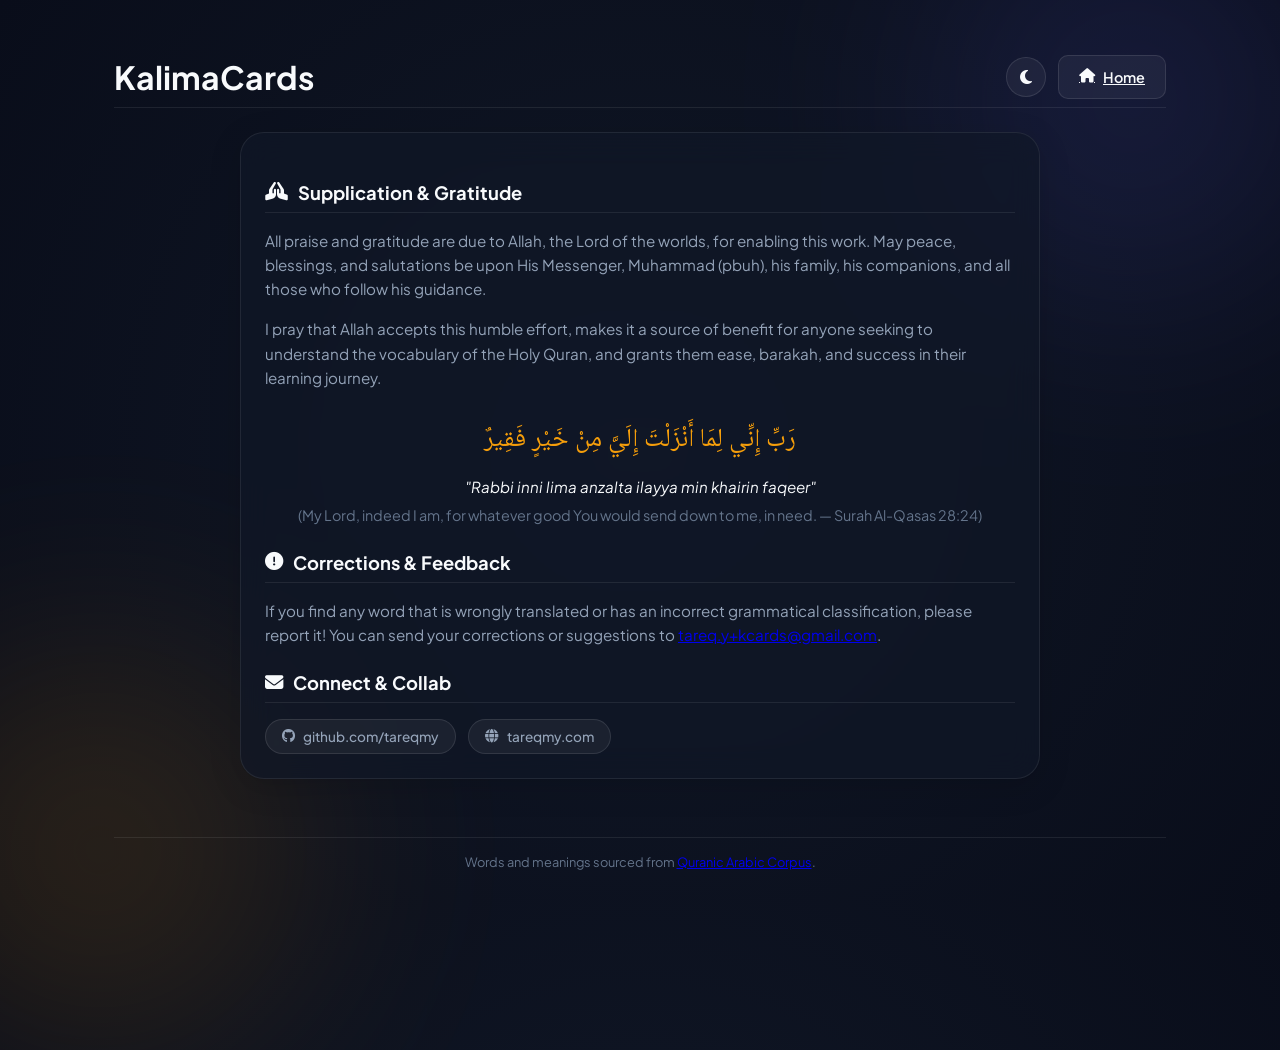
==== about.html @ 26677070 "remove copyright info. this is open source" ====
<!DOCTYPE html>
<html lang="en">
<head>
  <meta charset="UTF-8">
  <meta name="viewport" content="width=device-width, initial-scale=1.0">
  <title>About & Credentials - KalimaCards</title>
  <meta name="description" content="Learn about Tareq Mohammad Yousuf, the creator of KalimaCards, and his professional software architecture and engineering credentials.">
  <link rel="canonical" href="https://kalimacards.com/about.html">

  <!-- Open Graph / Facebook -->
  <meta property="og:type" content="profile">
  <meta property="og:url" content="https://kalimacards.com/about.html">
  <meta property="og:title" content="About & Credentials - KalimaCards">
  <meta property="og:description" content="Learn about Tareq Mohammad Yousuf, the creator of KalimaCards, and his professional software architecture and engineering credentials.">
  <meta property="og:image" content="https://kalimacards.com/icon.svg">

  <!-- Twitter -->
  <meta name="twitter:card" content="summary">
  <meta name="twitter:url" content="https://kalimacards.com/about.html">
  <meta name="twitter:title" content="About & Credentials - KalimaCards">
  <meta name="twitter:description" content="Learn about Tareq Mohammad Yousuf, the creator of KalimaCards, and his professional software architecture and engineering credentials.">
  <meta name="twitter:image" content="https://kalimacards.com/icon.svg">

  <!-- Favicon -->
  <link rel="icon" type="image/svg+xml" href="data:image/svg+xml,<svg xmlns=%22http://www.w3.org/2000/svg%22 viewBox=%220 0 100 100%22><text y=%22.9em%22 font-size=%2290%22>📖</text></svg>">
  
  <!-- PWA Manifest & Icons -->
  <link rel="manifest" href="manifest.json">
  <link rel="apple-touch-icon" href="icon.svg">
  <meta name="theme-color" content="#0d0e15">

  <!-- JSON-LD Structured Data Schema -->
  <script type="application/ld+json">
  {
    "@context": "https://schema.org",
    "@type": "ProfilePage",
    "mainEntity": {
      "@type": "Person",
      "name": "Tareq Mohammad Yousuf",
      "jobTitle": "Software Architect & Team Lead",
      "description": "Software Architect, Developer, and Team Lead with over 20 years of experience building high-scale, reliable enterprise systems.",
      "url": "https://tareqmy.com",
      "sameAs": [
        "https://github.com/tareqmy",
        "mailto:tareq.y@gmail.com"
      ]
    }
  }
  </script>
  
  <!-- Local Web Fonts -->
  <link rel="stylesheet" href="fonts/fonts.css">
  
  <!-- FontAwesome Icons -->
  <link rel="stylesheet" href="https://cdnjs.cloudflare.com/ajax/libs/font-awesome/6.4.0/css/all.min.css">
  
  <!-- Custom CSS -->
  <link rel="stylesheet" href="style.css">
  
  <script>
    // Synchronously load user theme preference to avoid color flashing
    (function() {
      let savedTheme = 'dark';
      try {
        savedTheme = localStorage.getItem('theme') || 'dark';
      } catch (e) {}
      document.documentElement.setAttribute('data-theme', savedTheme);
      if (savedTheme === 'light') {
        document.documentElement.classList.add('light-theme');
      }
    })();
  </script>
  <!-- Background Glow Effects -->
  <div class="glow-sphere glow-1"></div>
  <div class="glow-sphere glow-2"></div>

  <div class="app-container">
    <!-- Header -->
    <header>
      <div class="logo">
        <h1>KalimaCards</h1>
      </div>
      <div class="header-actions">
        <button id="theme-toggle" class="icon-btn" aria-label="Toggle theme" title="Toggle Light/Dark Theme">
          <i class="fa-solid fa-moon"></i>
        </button>
        <a href="index.html" class="btn btn-secondary">
          <i class="fa-solid fa-house"></i> Home
        </a>
      </div>
    </header>

    <!-- Main Content -->
    <main class="main-content single-column">
      <section class="about-card card-blur">
        <h3 class="section-title"><i class="fa-solid fa-hands-praying"></i> Supplication & Gratitude</h3>
        <div class="profile-bio">
          <p>
            All praise and gratitude are due to Allah, the Lord of the worlds, for enabling this work. May peace, blessings, and salutations be upon His Messenger, Muhammad (pbuh), his family, his companions, and all those who follow his guidance.
          </p>
          <p>
            I pray that Allah accepts this humble effort, makes it a source of benefit for anyone seeking to understand the vocabulary of the Holy Quran, and grants them ease, barakah, and success in their learning journey.
          </p>
          <p class="arabic-dua" style="font-family: var(--font-arabic); font-size: 1.6em; text-align: center; margin: 1.2em 0 0.5em 0; direction: rtl; color: var(--accent-gold);">
            رَبِّ إِنِّي لِمَا أَنْزَلْتَ إِلَيَّ مِنْ خَيْرٍ فَقِيرٌ
          </p>
          <p class="translit-dua" style="font-style: italic; text-align: center; color: var(--text-primary); font-size: 0.95em; margin-bottom: 0.3em;">
            "Rabbi inni lima anzalta ilayya min khairin faqeer"
          </p>
          <p class="translation-dua" style="font-size: 0.9em; text-align: center; margin-bottom: 1.5em; color: var(--text-muted);">
            (My Lord, indeed I am, for whatever good You would send down to me, in need. — Surah Al-Qasas 28:24)
          </p>
        </div>

        <h3 class="section-title"><i class="fa-solid fa-circle-exclamation"></i> Corrections & Feedback</h3>
        <div class="profile-bio">
          <p>
            If you find any word that is wrongly translated or has an incorrect grammatical classification, please report it! You can send your corrections or suggestions to <a href="mailto:tareq.y+kcards@gmail.com">tareq.y+kcards@gmail.com</a>.
          </p>
        </div>

        <h3 class="section-title"><i class="fa-solid fa-envelope"></i> Connect & Collab</h3>
        <div class="connect-links">
          <a href="https://github.com/tareqmy" target="_blank" class="connect-item">
            <i class="fa-brands fa-github"></i> github.com/tareqmy
          </a>
          <a href="https://tareqmy.com" target="_blank" class="connect-item">
            <i class="fa-solid fa-globe"></i> tareqmy.com
          </a>
        </div>
      </section>
    </main>

    <!-- Footer -->
    <footer>
      <p>Words and meanings sourced from <a href="https://corpus.quran.com" target="_blank" rel="noopener noreferrer">Quranic Arabic Corpus</a>.</p>
    </footer>
  </div>

  <!-- Device & Theme Scripts -->
  <script>
    // Device Detection
    function detectDevice() {
      const isTouch = ('ontouchstart' in window) || (navigator.maxTouchPoints > 0);
      const userAgent = navigator.userAgent.toLowerCase();
      const isMobile = /iphone|ipad|ipod|android|blackberry|mini|windows\sphone|iemobile/i.test(userAgent) || (isTouch && window.innerWidth <= 860);

      if (isMobile) {
        document.body.classList.add('mobile-device');
        document.body.classList.remove('desktop-device');
      } else {
        document.body.classList.add('desktop-device');
        document.body.classList.remove('mobile-device');
      }
    }

    // Theme Management
    const themeToggle = document.getElementById('theme-toggle');
    
    function updateToggleIcon(theme) {
      if (theme === 'light') {
        themeToggle.innerHTML = '<i class="fa-solid fa-sun"></i>';
      } else {
        themeToggle.innerHTML = '<i class="fa-solid fa-moon"></i>';
      }
    }
    
    // Set initial icon state
    let savedTheme = 'dark';
    try {
      savedTheme = localStorage.getItem('theme') || 'dark';
    } catch (e) {
      console.warn('localStorage not accessible:', e);
    }
    updateToggleIcon(savedTheme);
    
    themeToggle.addEventListener('click', () => {
      let currentTheme = 'dark';
      try {
        currentTheme = localStorage.getItem('theme') || 'dark';
      } catch (e) {}
      
      const newTheme = currentTheme === 'light' ? 'dark' : 'light';
      
      try {
        localStorage.setItem('theme', newTheme);
      } catch (e) {
        console.warn('localStorage not accessible:', e);
      }
      
      document.documentElement.setAttribute('data-theme', newTheme);
      
      if (newTheme === 'light') {
        document.documentElement.classList.add('light-theme');
        document.body.classList.add('light-theme');
      } else {
        document.documentElement.classList.remove('light-theme');
        document.body.classList.remove('light-theme');
      }
      
      updateToggleIcon(newTheme);
    });

    // Run on load
    detectDevice();
  </script>
</body>
</html>
---- fonts/fonts.css ----
/* Localized Web Fonts for KalimaCards */

/* font segment */
@font-face {
  font-family: 'Amiri';
  font-style: italic;
  font-weight: 400;
  src: url('amiri-italic-400-seg0.woff2') format('woff2');
  unicode-range: U+0600-06FF, U+0750-077F, U+0870-088E, U+0890-0891, U+0897-08E1, U+08E3-08FF, U+200C-200E, U+2010-2011, U+204F, U+2E41, U+FB50-FDFF, U+FE70-FE74, U+FE76-FEFC, U+102E0-102FB, U+10E60-10E7E, U+10EC2-10EC4, U+10EFC-10EFF, U+1EE00-1EE03, U+1EE05-1EE1F, U+1EE21-1EE22, U+1EE24, U+1EE27, U+1EE29-1EE32, U+1EE34-1EE37, U+1EE39, U+1EE3B, U+1EE42, U+1EE47, U+1EE49, U+1EE4B, U+1EE4D-1EE4F, U+1EE51-1EE52, U+1EE54, U+1EE57, U+1EE59, U+1EE5B, U+1EE5D, U+1EE5F, U+1EE61-1EE62, U+1EE64, U+1EE67-1EE6A, U+1EE6C-1EE72, U+1EE74-1EE77, U+1EE79-1EE7C, U+1EE7E, U+1EE80-1EE89, U+1EE8B-1EE9B, U+1EEA1-1EEA3, U+1EEA5-1EEA9, U+1EEAB-1EEBB, U+1EEF0-1EEF1;
}

/* subset segment 1 */
@font-face {
  font-family: 'Amiri';
  font-style: italic;
  font-weight: 400;
  src: url('amiri-italic-400-seg1.woff2') format('woff2');
  unicode-range: U+0100-02BA, U+02BD-02C5, U+02C7-02CC, U+02CE-02D7, U+02DD-02FF, U+0304, U+0308, U+0329, U+1D00-1DBF, U+1E00-1E9F, U+1EF2-1EFF, U+2020, U+20A0-20AB, U+20AD-20C0, U+2113, U+2C60-2C7F, U+A720-A7FF;
}

/* subset segment 2 */
@font-face {
  font-family: 'Amiri';
  font-style: italic;
  font-weight: 400;
  src: url('amiri-italic-400-seg2.woff2') format('woff2');
  unicode-range: U+0000-00FF, U+0131, U+0152-0153, U+02BB-02BC, U+02C6, U+02DA, U+02DC, U+0304, U+0308, U+0329, U+2000-206F, U+20AC, U+2122, U+2191, U+2193, U+2212, U+2215, U+FEFF, U+FFFD;
}

/* subset segment 3 */
@font-face {
  font-family: 'Amiri';
  font-style: italic;
  font-weight: 700;
  src: url('amiri-italic-700-seg3.woff2') format('woff2');
  unicode-range: U+0600-06FF, U+0750-077F, U+0870-088E, U+0890-0891, U+0897-08E1, U+08E3-08FF, U+200C-200E, U+2010-2011, U+204F, U+2E41, U+FB50-FDFF, U+FE70-FE74, U+FE76-FEFC, U+102E0-102FB, U+10E60-10E7E, U+10EC2-10EC4, U+10EFC-10EFF, U+1EE00-1EE03, U+1EE05-1EE1F, U+1EE21-1EE22, U+1EE24, U+1EE27, U+1EE29-1EE32, U+1EE34-1EE37, U+1EE39, U+1EE3B, U+1EE42, U+1EE47, U+1EE49, U+1EE4B, U+1EE4D-1EE4F, U+1EE51-1EE52, U+1EE54, U+1EE57, U+1EE59, U+1EE5B, U+1EE5D, U+1EE5F, U+1EE61-1EE62, U+1EE64, U+1EE67-1EE6A, U+1EE6C-1EE72, U+1EE74-1EE77, U+1EE79-1EE7C, U+1EE7E, U+1EE80-1EE89, U+1EE8B-1EE9B, U+1EEA1-1EEA3, U+1EEA5-1EEA9, U+1EEAB-1EEBB, U+1EEF0-1EEF1;
}

/* subset segment 4 */
@font-face {
  font-family: 'Amiri';
  font-style: italic;
  font-weight: 700;
  src: url('amiri-italic-700-seg4.woff2') format('woff2');
  unicode-range: U+0100-02BA, U+02BD-02C5, U+02C7-02CC, U+02CE-02D7, U+02DD-02FF, U+0304, U+0308, U+0329, U+1D00-1DBF, U+1E00-1E9F, U+1EF2-1EFF, U+2020, U+20A0-20AB, U+20AD-20C0, U+2113, U+2C60-2C7F, U+A720-A7FF;
}

/* subset segment 5 */
@font-face {
  font-family: 'Amiri';
  font-style: italic;
  font-weight: 700;
  src: url('amiri-italic-700-seg5.woff2') format('woff2');
  unicode-range: U+0000-00FF, U+0131, U+0152-0153, U+02BB-02BC, U+02C6, U+02DA, U+02DC, U+0304, U+0308, U+0329, U+2000-206F, U+20AC, U+2122, U+2191, U+2193, U+2212, U+2215, U+FEFF, U+FFFD;
}

/* subset segment 6 */
@font-face {
  font-family: 'Amiri';
  font-style: normal;
  font-weight: 400;
  src: url('amiri-normal-400-seg6.woff2') format('woff2');
  unicode-range: U+0600-06FF, U+0750-077F, U+0870-088E, U+0890-0891, U+0897-08E1, U+08E3-08FF, U+200C-200E, U+2010-2011, U+204F, U+2E41, U+FB50-FDFF, U+FE70-FE74, U+FE76-FEFC, U+102E0-102FB, U+10E60-10E7E, U+10EC2-10EC4, U+10EFC-10EFF, U+1EE00-1EE03, U+1EE05-1EE1F, U+1EE21-1EE22, U+1EE24, U+1EE27, U+1EE29-1EE32, U+1EE34-1EE37, U+1EE39, U+1EE3B, U+1EE42, U+1EE47, U+1EE49, U+1EE4B, U+1EE4D-1EE4F, U+1EE51-1EE52, U+1EE54, U+1EE57, U+1EE59, U+1EE5B, U+1EE5D, U+1EE5F, U+1EE61-1EE62, U+1EE64, U+1EE67-1EE6A, U+1EE6C-1EE72, U+1EE74-1EE77, U+1EE79-1EE7C, U+1EE7E, U+1EE80-1EE89, U+1EE8B-1EE9B, U+1EEA1-1EEA3, U+1EEA5-1EEA9, U+1EEAB-1EEBB, U+1EEF0-1EEF1;
}

/* subset segment 7 */
@font-face {
  font-family: 'Amiri';
  font-style: normal;
  font-weight: 400;
  src: url('amiri-normal-400-seg7.woff2') format('woff2');
  unicode-range: U+0100-02BA, U+02BD-02C5, U+02C7-02CC, U+02CE-02D7, U+02DD-02FF, U+0304, U+0308, U+0329, U+1D00-1DBF, U+1E00-1E9F, U+1EF2-1EFF, U+2020, U+20A0-20AB, U+20AD-20C0, U+2113, U+2C60-2C7F, U+A720-A7FF;
}

/* subset segment 8 */
@font-face {
  font-family: 'Amiri';
  font-style: normal;
  font-weight: 400;
  src: url('amiri-normal-400-seg8.woff2') format('woff2');
  unicode-range: U+0000-00FF, U+0131, U+0152-0153, U+02BB-02BC, U+02C6, U+02DA, U+02DC, U+0304, U+0308, U+0329, U+2000-206F, U+20AC, U+2122, U+2191, U+2193, U+2212, U+2215, U+FEFF, U+FFFD;
}

/* subset segment 9 */
@font-face {
  font-family: 'Amiri';
  font-style: normal;
  font-weight: 700;
  src: url('amiri-normal-700-seg9.woff2') format('woff2');
  unicode-range: U+0600-06FF, U+0750-077F, U+0870-088E, U+0890-0891, U+0897-08E1, U+08E3-08FF, U+200C-200E, U+2010-2011, U+204F, U+2E41, U+FB50-FDFF, U+FE70-FE74, U+FE76-FEFC, U+102E0-102FB, U+10E60-10E7E, U+10EC2-10EC4, U+10EFC-10EFF, U+1EE00-1EE03, U+1EE05-1EE1F, U+1EE21-1EE22, U+1EE24, U+1EE27, U+1EE29-1EE32, U+1EE34-1EE37, U+1EE39, U+1EE3B, U+1EE42, U+1EE47, U+1EE49, U+1EE4B, U+1EE4D-1EE4F, U+1EE51-1EE52, U+1EE54, U+1EE57, U+1EE59, U+1EE5B, U+1EE5D, U+1EE5F, U+1EE61-1EE62, U+1EE64, U+1EE67-1EE6A, U+1EE6C-1EE72, U+1EE74-1EE77, U+1EE79-1EE7C, U+1EE7E, U+1EE80-1EE89, U+1EE8B-1EE9B, U+1EEA1-1EEA3, U+1EEA5-1EEA9, U+1EEAB-1EEBB, U+1EEF0-1EEF1;
}

/* subset segment 10 */
@font-face {
  font-family: 'Amiri';
  font-style: normal;
  font-weight: 700;
  src: url('amiri-normal-700-seg10.woff2') format('woff2');
  unicode-range: U+0100-02BA, U+02BD-02C5, U+02C7-02CC, U+02CE-02D7, U+02DD-02FF, U+0304, U+0308, U+0329, U+1D00-1DBF, U+1E00-1E9F, U+1EF2-1EFF, U+2020, U+20A0-20AB, U+20AD-20C0, U+2113, U+2C60-2C7F, U+A720-A7FF;
}

/* subset segment 11 */
@font-face {
  font-family: 'Amiri';
  font-style: normal;
  font-weight: 700;
  src: url('amiri-normal-700-seg11.woff2') format('woff2');
  unicode-range: U+0000-00FF, U+0131, U+0152-0153, U+02BB-02BC, U+02C6, U+02DA, U+02DC, U+0304, U+0308, U+0329, U+2000-206F, U+20AC, U+2122, U+2191, U+2193, U+2212, U+2215, U+FEFF, U+FFFD;
}

/* subset segment 12 */
@font-face {
  font-family: 'Noto Naskh Arabic';
  font-style: normal;
  font-weight: 400;
  src: url('noto-naskh-arabic-normal-400-seg12.woff2') format('woff2');
  unicode-range: U+0600-06FF, U+0750-077F, U+0870-088E, U+0890-0891, U+0897-08E1, U+08E3-08FF, U+200C-200E, U+2010-2011, U+204F, U+2E41, U+FB50-FDFF, U+FE70-FE74, U+FE76-FEFC, U+102E0-102FB, U+10E60-10E7E, U+10EC2-10EC4, U+10EFC-10EFF, U+1EE00-1EE03, U+1EE05-1EE1F, U+1EE21-1EE22, U+1EE24, U+1EE27, U+1EE29-1EE32, U+1EE34-1EE37, U+1EE39, U+1EE3B, U+1EE42, U+1EE47, U+1EE49, U+1EE4B, U+1EE4D-1EE4F, U+1EE51-1EE52, U+1EE54, U+1EE57, U+1EE59, U+1EE5B, U+1EE5D, U+1EE5F, U+1EE61-1EE62, U+1EE64, U+1EE67-1EE6A, U+1EE6C-1EE72, U+1EE74-1EE77, U+1EE79-1EE7C, U+1EE7E, U+1EE80-1EE89, U+1EE8B-1EE9B, U+1EEA1-1EEA3, U+1EEA5-1EEA9, U+1EEAB-1EEBB, U+1EEF0-1EEF1;
}

/* subset segment 13 */
@font-face {
  font-family: 'Noto Naskh Arabic';
  font-style: normal;
  font-weight: 400;
  src: url('noto-naskh-arabic-normal-400-seg13.woff2') format('woff2');
  unicode-range: U+0302-0303, U+0305, U+0307-0308, U+0310, U+0312, U+0315, U+031A, U+0326-0327, U+032C, U+032F-0330, U+0332-0333, U+0338, U+033A, U+0346, U+034D, U+0391-03A1, U+03A3-03A9, U+03B1-03C9, U+03D1, U+03D5-03D6, U+03F0-03F1, U+03F4-03F5, U+2016-2017, U+2034-2038, U+203C, U+2040, U+2043, U+2047, U+2050, U+2057, U+205F, U+2070-2071, U+2074-208E, U+2090-209C, U+20D0-20DC, U+20E1, U+20E5-20EF, U+2100-2112, U+2114-2115, U+2117-2121, U+2123-214F, U+2190, U+2192, U+2194-21AE, U+21B0-21E5, U+21F1-21F2, U+21F4-2211, U+2213-2214, U+2216-22FF, U+2308-230B, U+2310, U+2319, U+231C-2321, U+2336-237A, U+237C, U+2395, U+239B-23B7, U+23D0, U+23DC-23E1, U+2474-2475, U+25AF, U+25B3, U+25B7, U+25BD, U+25C1, U+25CA, U+25CC, U+25FB, U+266D-266F, U+27C0-27FF, U+2900-2AFF, U+2B0E-2B11, U+2B30-2B4C, U+2BFE, U+3030, U+FF5B, U+FF5D, U+1D400-1D7FF, U+1EE00-1EEFF;
}

/* subset segment 14 */
@font-face {
  font-family: 'Noto Naskh Arabic';
  font-style: normal;
  font-weight: 400;
  src: url('noto-naskh-arabic-normal-400-seg14.woff2') format('woff2');
  unicode-range: U+0001-000C, U+000E-001F, U+007F-009F, U+20DD-20E0, U+20E2-20E4, U+2150-218F, U+2190, U+2192, U+2194-2199, U+21AF, U+21E6-21F0, U+21F3, U+2218-2219, U+2299, U+22C4-22C6, U+2300-243F, U+2440-244A, U+2460-24FF, U+25A0-27BF, U+2800-28FF, U+2921-2922, U+2981, U+29BF, U+29EB, U+2B00-2BFF, U+4DC0-4DFF, U+FFF9-FFFB, U+10140-1018E, U+10190-1019C, U+101A0, U+101D0-101FD, U+102E0-102FB, U+10E60-10E7E, U+1D2C0-1D2D3, U+1D2E0-1D37F, U+1F000-1F0FF, U+1F100-1F1AD, U+1F1E6-1F1FF, U+1F30D-1F30F, U+1F315, U+1F31C, U+1F31E, U+1F320-1F32C, U+1F336, U+1F378, U+1F37D, U+1F382, U+1F393-1F39F, U+1F3A7-1F3A8, U+1F3AC-1F3AF, U+1F3C2, U+1F3C4-1F3C6, U+1F3CA-1F3CE, U+1F3D4-1F3E0, U+1F3ED, U+1F3F1-1F3F3, U+1F3F5-1F3F7, U+1F408, U+1F415, U+1F41F, U+1F426, U+1F43F, U+1F441-1F442, U+1F444, U+1F446-1F449, U+1F44C-1F44E, U+1F453, U+1F46A, U+1F47D, U+1F4A3, U+1F4B0, U+1F4B3, U+1F4B9, U+1F4BB, U+1F4BF, U+1F4C8-1F4CB, U+1F4D6, U+1F4DA, U+1F4DF, U+1F4E3-1F4E6, U+1F4EA-1F4ED, U+1F4F7, U+1F4F9-1F4FB, U+1F4FD-1F4FE, U+1F503, U+1F507-1F50B, U+1F50D, U+1F512-1F513, U+1F53E-1F54A, U+1F54F-1F5FA, U+1F610, U+1F650-1F67F, U+1F687, U+1F68D, U+1F691, U+1F694, U+1F698, U+1F6AD, U+1F6B2, U+1F6B9-1F6BA, U+1F6BC, U+1F6C6-1F6CF, U+1F6D3-1F6D7, U+1F6E0-1F6EA, U+1F6F0-1F6F3, U+1F6F7-1F6FC, U+1F700-1F7FF, U+1F800-1F80B, U+1F810-1F847, U+1F850-1F859, U+1F860-1F887, U+1F890-1F8AD, U+1F8B0-1F8BB, U+1F8C0-1F8C1, U+1F900-1F90B, U+1F93B, U+1F946, U+1F984, U+1F996, U+1F9E9, U+1FA00-1FA6F, U+1FA70-1FA7C, U+1FA80-1FA89, U+1FA8F-1FAC6, U+1FACE-1FADC, U+1FADF-1FAE9, U+1FAF0-1FAF8, U+1FB00-1FBFF;
}

/* subset segment 15 */
@font-face {
  font-family: 'Noto Naskh Arabic';
  font-style: normal;
  font-weight: 400;
  src: url('noto-naskh-arabic-normal-400-seg15.woff2') format('woff2');
  unicode-range: U+0100-02BA, U+02BD-02C5, U+02C7-02CC, U+02CE-02D7, U+02DD-02FF, U+0304, U+0308, U+0329, U+1D00-1DBF, U+1E00-1E9F, U+1EF2-1EFF, U+2020, U+20A0-20AB, U+20AD-20C0, U+2113, U+2C60-2C7F, U+A720-A7FF;
}

/* subset segment 16 */
@font-face {
  font-family: 'Noto Naskh Arabic';
  font-style: normal;
  font-weight: 400;
  src: url('noto-naskh-arabic-normal-400-seg16.woff2') format('woff2');
  unicode-range: U+0000-00FF, U+0131, U+0152-0153, U+02BB-02BC, U+02C6, U+02DA, U+02DC, U+0304, U+0308, U+0329, U+2000-206F, U+20AC, U+2122, U+2191, U+2193, U+2212, U+2215, U+FEFF, U+FFFD;
}

/* subset segment 17 */
@font-face {
  font-family: 'Noto Naskh Arabic';
  font-style: normal;
  font-weight: 700;
  src: url('noto-naskh-arabic-normal-700-seg17.woff2') format('woff2');
  unicode-range: U+0600-06FF, U+0750-077F, U+0870-088E, U+0890-0891, U+0897-08E1, U+08E3-08FF, U+200C-200E, U+2010-2011, U+204F, U+2E41, U+FB50-FDFF, U+FE70-FE74, U+FE76-FEFC, U+102E0-102FB, U+10E60-10E7E, U+10EC2-10EC4, U+10EFC-10EFF, U+1EE00-1EE03, U+1EE05-1EE1F, U+1EE21-1EE22, U+1EE24, U+1EE27, U+1EE29-1EE32, U+1EE34-1EE37, U+1EE39, U+1EE3B, U+1EE42, U+1EE47, U+1EE49, U+1EE4B, U+1EE4D-1EE4F, U+1EE51-1EE52, U+1EE54, U+1EE57, U+1EE59, U+1EE5B, U+1EE5D, U+1EE5F, U+1EE61-1EE62, U+1EE64, U+1EE67-1EE6A, U+1EE6C-1EE72, U+1EE74-1EE77, U+1EE79-1EE7C, U+1EE7E, U+1EE80-1EE89, U+1EE8B-1EE9B, U+1EEA1-1EEA3, U+1EEA5-1EEA9, U+1EEAB-1EEBB, U+1EEF0-1EEF1;
}

/* subset segment 18 */
@font-face {
  font-family: 'Noto Naskh Arabic';
  font-style: normal;
  font-weight: 700;
  src: url('noto-naskh-arabic-normal-700-seg18.woff2') format('woff2');
  unicode-range: U+0302-0303, U+0305, U+0307-0308, U+0310, U+0312, U+0315, U+031A, U+0326-0327, U+032C, U+032F-0330, U+0332-0333, U+0338, U+033A, U+0346, U+034D, U+0391-03A1, U+03A3-03A9, U+03B1-03C9, U+03D1, U+03D5-03D6, U+03F0-03F1, U+03F4-03F5, U+2016-2017, U+2034-2038, U+203C, U+2040, U+2043, U+2047, U+2050, U+2057, U+205F, U+2070-2071, U+2074-208E, U+2090-209C, U+20D0-20DC, U+20E1, U+20E5-20EF, U+2100-2112, U+2114-2115, U+2117-2121, U+2123-214F, U+2190, U+2192, U+2194-21AE, U+21B0-21E5, U+21F1-21F2, U+21F4-2211, U+2213-2214, U+2216-22FF, U+2308-230B, U+2310, U+2319, U+231C-2321, U+2336-237A, U+237C, U+2395, U+239B-23B7, U+23D0, U+23DC-23E1, U+2474-2475, U+25AF, U+25B3, U+25B7, U+25BD, U+25C1, U+25CA, U+25CC, U+25FB, U+266D-266F, U+27C0-27FF, U+2900-2AFF, U+2B0E-2B11, U+2B30-2B4C, U+2BFE, U+3030, U+FF5B, U+FF5D, U+1D400-1D7FF, U+1EE00-1EEFF;
}

/* subset segment 19 */
@font-face {
  font-family: 'Noto Naskh Arabic';
  font-style: normal;
  font-weight: 700;
  src: url('noto-naskh-arabic-normal-700-seg19.woff2') format('woff2');
  unicode-range: U+0001-000C, U+000E-001F, U+007F-009F, U+20DD-20E0, U+20E2-20E4, U+2150-218F, U+2190, U+2192, U+2194-2199, U+21AF, U+21E6-21F0, U+21F3, U+2218-2219, U+2299, U+22C4-22C6, U+2300-243F, U+2440-244A, U+2460-24FF, U+25A0-27BF, U+2800-28FF, U+2921-2922, U+2981, U+29BF, U+29EB, U+2B00-2BFF, U+4DC0-4DFF, U+FFF9-FFFB, U+10140-1018E, U+10190-1019C, U+101A0, U+101D0-101FD, U+102E0-102FB, U+10E60-10E7E, U+1D2C0-1D2D3, U+1D2E0-1D37F, U+1F000-1F0FF, U+1F100-1F1AD, U+1F1E6-1F1FF, U+1F30D-1F30F, U+1F315, U+1F31C, U+1F31E, U+1F320-1F32C, U+1F336, U+1F378, U+1F37D, U+1F382, U+1F393-1F39F, U+1F3A7-1F3A8, U+1F3AC-1F3AF, U+1F3C2, U+1F3C4-1F3C6, U+1F3CA-1F3CE, U+1F3D4-1F3E0, U+1F3ED, U+1F3F1-1F3F3, U+1F3F5-1F3F7, U+1F408, U+1F415, U+1F41F, U+1F426, U+1F43F, U+1F441-1F442, U+1F444, U+1F446-1F449, U+1F44C-1F44E, U+1F453, U+1F46A, U+1F47D, U+1F4A3, U+1F4B0, U+1F4B3, U+1F4B9, U+1F4BB, U+1F4BF, U+1F4C8-1F4CB, U+1F4D6, U+1F4DA, U+1F4DF, U+1F4E3-1F4E6, U+1F4EA-1F4ED, U+1F4F7, U+1F4F9-1F4FB, U+1F4FD-1F4FE, U+1F503, U+1F507-1F50B, U+1F50D, U+1F512-1F513, U+1F53E-1F54A, U+1F54F-1F5FA, U+1F610, U+1F650-1F67F, U+1F687, U+1F68D, U+1F691, U+1F694, U+1F698, U+1F6AD, U+1F6B2, U+1F6B9-1F6BA, U+1F6BC, U+1F6C6-1F6CF, U+1F6D3-1F6D7, U+1F6E0-1F6EA, U+1F6F0-1F6F3, U+1F6F7-1F6FC, U+1F700-1F7FF, U+1F800-1F80B, U+1F810-1F847, U+1F850-1F859, U+1F860-1F887, U+1F890-1F8AD, U+1F8B0-1F8BB, U+1F8C0-1F8C1, U+1F900-1F90B, U+1F93B, U+1F946, U+1F984, U+1F996, U+1F9E9, U+1FA00-1FA6F, U+1FA70-1FA7C, U+1FA80-1FA89, U+1FA8F-1FAC6, U+1FACE-1FADC, U+1FADF-1FAE9, U+1FAF0-1FAF8, U+1FB00-1FBFF;
}

/* subset segment 20 */
@font-face {
  font-family: 'Noto Naskh Arabic';
  font-style: normal;
  font-weight: 700;
  src: url('noto-naskh-arabic-normal-700-seg20.woff2') format('woff2');
  unicode-range: U+0100-02BA, U+02BD-02C5, U+02C7-02CC, U+02CE-02D7, U+02DD-02FF, U+0304, U+0308, U+0329, U+1D00-1DBF, U+1E00-1E9F, U+1EF2-1EFF, U+2020, U+20A0-20AB, U+20AD-20C0, U+2113, U+2C60-2C7F, U+A720-A7FF;
}

/* subset segment 21 */
@font-face {
  font-family: 'Noto Naskh Arabic';
  font-style: normal;
  font-weight: 700;
  src: url('noto-naskh-arabic-normal-700-seg21.woff2') format('woff2');
  unicode-range: U+0000-00FF, U+0131, U+0152-0153, U+02BB-02BC, U+02C6, U+02DA, U+02DC, U+0304, U+0308, U+0329, U+2000-206F, U+20AC, U+2122, U+2191, U+2193, U+2212, U+2215, U+FEFF, U+FFFD;
}

/* subset segment 22 */
@font-face {
  font-family: 'Outfit';
  font-style: normal;
  font-weight: 300;
  src: url('outfit-normal-300-seg22.woff2') format('woff2');
  unicode-range: U+0100-02BA, U+02BD-02C5, U+02C7-02CC, U+02CE-02D7, U+02DD-02FF, U+0304, U+0308, U+0329, U+1D00-1DBF, U+1E00-1E9F, U+1EF2-1EFF, U+2020, U+20A0-20AB, U+20AD-20C0, U+2113, U+2C60-2C7F, U+A720-A7FF;
}

/* subset segment 23 */
@font-face {
  font-family: 'Outfit';
  font-style: normal;
  font-weight: 300;
  src: url('outfit-normal-300-seg23.woff2') format('woff2');
  unicode-range: U+0000-00FF, U+0131, U+0152-0153, U+02BB-02BC, U+02C6, U+02DA, U+02DC, U+0304, U+0308, U+0329, U+2000-206F, U+20AC, U+2122, U+2191, U+2193, U+2212, U+2215, U+FEFF, U+FFFD;
}

/* subset segment 24 */
@font-face {
  font-family: 'Outfit';
  font-style: normal;
  font-weight: 400;
  src: url('outfit-normal-400-seg24.woff2') format('woff2');
  unicode-range: U+0100-02BA, U+02BD-02C5, U+02C7-02CC, U+02CE-02D7, U+02DD-02FF, U+0304, U+0308, U+0329, U+1D00-1DBF, U+1E00-1E9F, U+1EF2-1EFF, U+2020, U+20A0-20AB, U+20AD-20C0, U+2113, U+2C60-2C7F, U+A720-A7FF;
}

/* subset segment 25 */
@font-face {
  font-family: 'Outfit';
  font-style: normal;
  font-weight: 400;
  src: url('outfit-normal-400-seg25.woff2') format('woff2');
  unicode-range: U+0000-00FF, U+0131, U+0152-0153, U+02BB-02BC, U+02C6, U+02DA, U+02DC, U+0304, U+0308, U+0329, U+2000-206F, U+20AC, U+2122, U+2191, U+2193, U+2212, U+2215, U+FEFF, U+FFFD;
}

/* subset segment 26 */
@font-face {
  font-family: 'Outfit';
  font-style: normal;
  font-weight: 500;
  src: url('outfit-normal-500-seg26.woff2') format('woff2');
  unicode-range: U+0100-02BA, U+02BD-02C5, U+02C7-02CC, U+02CE-02D7, U+02DD-02FF, U+0304, U+0308, U+0329, U+1D00-1DBF, U+1E00-1E9F, U+1EF2-1EFF, U+2020, U+20A0-20AB, U+20AD-20C0, U+2113, U+2C60-2C7F, U+A720-A7FF;
}

/* subset segment 27 */
@font-face {
  font-family: 'Outfit';
  font-style: normal;
  font-weight: 500;
  src: url('outfit-normal-500-seg27.woff2') format('woff2');
  unicode-range: U+0000-00FF, U+0131, U+0152-0153, U+02BB-02BC, U+02C6, U+02DA, U+02DC, U+0304, U+0308, U+0329, U+2000-206F, U+20AC, U+2122, U+2191, U+2193, U+2212, U+2215, U+FEFF, U+FFFD;
}

/* subset segment 28 */
@font-face {
  font-family: 'Outfit';
  font-style: normal;
  font-weight: 600;
  src: url('outfit-normal-600-seg28.woff2') format('woff2');
  unicode-range: U+0100-02BA, U+02BD-02C5, U+02C7-02CC, U+02CE-02D7, U+02DD-02FF, U+0304, U+0308, U+0329, U+1D00-1DBF, U+1E00-1E9F, U+1EF2-1EFF, U+2020, U+20A0-20AB, U+20AD-20C0, U+2113, U+2C60-2C7F, U+A720-A7FF;
}

/* subset segment 29 */
@font-face {
  font-family: 'Outfit';
  font-style: normal;
  font-weight: 600;
  src: url('outfit-normal-600-seg29.woff2') format('woff2');
  unicode-range: U+0000-00FF, U+0131, U+0152-0153, U+02BB-02BC, U+02C6, U+02DA, U+02DC, U+0304, U+0308, U+0329, U+2000-206F, U+20AC, U+2122, U+2191, U+2193, U+2212, U+2215, U+FEFF, U+FFFD;
}

/* subset segment 30 */
@font-face {
  font-family: 'Outfit';
  font-style: normal;
  font-weight: 700;
  src: url('outfit-normal-700-seg30.woff2') format('woff2');
  unicode-range: U+0100-02BA, U+02BD-02C5, U+02C7-02CC, U+02CE-02D7, U+02DD-02FF, U+0304, U+0308, U+0329, U+1D00-1DBF, U+1E00-1E9F, U+1EF2-1EFF, U+2020, U+20A0-20AB, U+20AD-20C0, U+2113, U+2C60-2C7F, U+A720-A7FF;
}

/* subset segment 31 */
@font-face {
  font-family: 'Outfit';
  font-style: normal;
  font-weight: 700;
  src: url('outfit-normal-700-seg31.woff2') format('woff2');
  unicode-range: U+0000-00FF, U+0131, U+0152-0153, U+02BB-02BC, U+02C6, U+02DA, U+02DC, U+0304, U+0308, U+0329, U+2000-206F, U+20AC, U+2122, U+2191, U+2193, U+2212, U+2215, U+FEFF, U+FFFD;
}

/* subset segment 32 */
@font-face {
  font-family: 'Scheherazade New';
  font-style: normal;
  font-weight: 400;
  src: url('scheherazade-new-normal-400-seg32.woff2') format('woff2');
  unicode-range: U+0600-06FF, U+0750-077F, U+0870-088E, U+0890-0891, U+0897-08E1, U+08E3-08FF, U+200C-200E, U+2010-2011, U+204F, U+2E41, U+FB50-FDFF, U+FE70-FE74, U+FE76-FEFC, U+102E0-102FB, U+10E60-10E7E, U+10EC2-10EC4, U+10EFC-10EFF, U+1EE00-1EE03, U+1EE05-1EE1F, U+1EE21-1EE22, U+1EE24, U+1EE27, U+1EE29-1EE32, U+1EE34-1EE37, U+1EE39, U+1EE3B, U+1EE42, U+1EE47, U+1EE49, U+1EE4B, U+1EE4D-1EE4F, U+1EE51-1EE52, U+1EE54, U+1EE57, U+1EE59, U+1EE5B, U+1EE5D, U+1EE5F, U+1EE61-1EE62, U+1EE64, U+1EE67-1EE6A, U+1EE6C-1EE72, U+1EE74-1EE77, U+1EE79-1EE7C, U+1EE7E, U+1EE80-1EE89, U+1EE8B-1EE9B, U+1EEA1-1EEA3, U+1EEA5-1EEA9, U+1EEAB-1EEBB, U+1EEF0-1EEF1;
}

/* subset segment 33 */
@font-face {
  font-family: 'Scheherazade New';
  font-style: normal;
  font-weight: 400;
  src: url('scheherazade-new-normal-400-seg33.woff2') format('woff2');
  unicode-range: U+0100-02BA, U+02BD-02C5, U+02C7-02CC, U+02CE-02D7, U+02DD-02FF, U+0304, U+0308, U+0329, U+1D00-1DBF, U+1E00-1E9F, U+1EF2-1EFF, U+2020, U+20A0-20AB, U+20AD-20C0, U+2113, U+2C60-2C7F, U+A720-A7FF;
}

/* subset segment 34 */
@font-face {
  font-family: 'Scheherazade New';
  font-style: normal;
  font-weight: 400;
  src: url('scheherazade-new-normal-400-seg34.woff2') format('woff2');
  unicode-range: U+0000-00FF, U+0131, U+0152-0153, U+02BB-02BC, U+02C6, U+02DA, U+02DC, U+0304, U+0308, U+0329, U+2000-206F, U+20AC, U+2122, U+2191, U+2193, U+2212, U+2215, U+FEFF, U+FFFD;
}

/* subset segment 35 */
@font-face {
  font-family: 'Scheherazade New';
  font-style: normal;
  font-weight: 700;
  src: url('scheherazade-new-normal-700-seg35.woff2') format('woff2');
  unicode-range: U+0600-06FF, U+0750-077F, U+0870-088E, U+0890-0891, U+0897-08E1, U+08E3-08FF, U+200C-200E, U+2010-2011, U+204F, U+2E41, U+FB50-FDFF, U+FE70-FE74, U+FE76-FEFC, U+102E0-102FB, U+10E60-10E7E, U+10EC2-10EC4, U+10EFC-10EFF, U+1EE00-1EE03, U+1EE05-1EE1F, U+1EE21-1EE22, U+1EE24, U+1EE27, U+1EE29-1EE32, U+1EE34-1EE37, U+1EE39, U+1EE3B, U+1EE42, U+1EE47, U+1EE49, U+1EE4B, U+1EE4D-1EE4F, U+1EE51-1EE52, U+1EE54, U+1EE57, U+1EE59, U+1EE5B, U+1EE5D, U+1EE5F, U+1EE61-1EE62, U+1EE64, U+1EE67-1EE6A, U+1EE6C-1EE72, U+1EE74-1EE77, U+1EE79-1EE7C, U+1EE7E, U+1EE80-1EE89, U+1EE8B-1EE9B, U+1EEA1-1EEA3, U+1EEA5-1EEA9, U+1EEAB-1EEBB, U+1EEF0-1EEF1;
}

/* subset segment 36 */
@font-face {
  font-family: 'Scheherazade New';
  font-style: normal;
  font-weight: 700;
  src: url('scheherazade-new-normal-700-seg36.woff2') format('woff2');
  unicode-range: U+0100-02BA, U+02BD-02C5, U+02C7-02CC, U+02CE-02D7, U+02DD-02FF, U+0304, U+0308, U+0329, U+1D00-1DBF, U+1E00-1E9F, U+1EF2-1EFF, U+2020, U+20A0-20AB, U+20AD-20C0, U+2113, U+2C60-2C7F, U+A720-A7FF;
}

/* subset segment 37 */
@font-face {
  font-family: 'Scheherazade New';
  font-style: normal;
  font-weight: 700;
  src: url('scheherazade-new-normal-700-seg37.woff2') format('woff2');
  unicode-range: U+0000-00FF, U+0131, U+0152-0153, U+02BB-02BC, U+02C6, U+02DA, U+02DC, U+0304, U+0308, U+0329, U+2000-206F, U+20AC, U+2122, U+2191, U+2193, U+2212, U+2215, U+FEFF, U+FFFD;
}
---- style.css ----
@import url('https://fonts.googleapis.com/css2?family=Plus+Jakarta+Sans:wght@300;400;500;600;700&display=swap');

/* --- Design System & CSS Variables --- */
:root {
  /* Color Palette - Dark Theme (Default) */
  --bg-color: #090D1A;
  --bg-gradient: radial-gradient(circle at 50% 50%, #111827 0%, #090D1A 100%);
  --panel-bg: rgba(17, 24, 39, 0.7);
  --panel-border: rgba(255, 255, 255, 0.08);
  
  --card-bg-front: linear-gradient(135deg, rgba(23, 29, 51, 0.9) 0%, rgba(15, 20, 36, 0.95) 100%);
  --card-bg-back: linear-gradient(135deg, rgba(21, 23, 44, 0.95) 0%, rgba(13, 15, 30, 0.98) 100%);
  --card-border: rgba(255, 255, 255, 0.12);
  --card-shadow: 0 20px 40px rgba(0, 0, 0, 0.5), 0 0 40px rgba(99, 102, 241, 0.1);

  --text-primary: #F8FAFC;
  --text-secondary: #94A3B8;
  --text-muted: #64748B;
  
  --accent-gold: #F59E0B;
  --accent-gold-gradient: linear-gradient(135deg, #FCD34D 0%, #D97706 100%);
  --accent-blue: #6366F1;
  --accent-blue-gradient: linear-gradient(135deg, #818CF8 0%, #4F46E5 100%);
  
  --color-success: #10B981;
  --color-success-bg: rgba(16, 185, 129, 0.15);
  --color-danger: #EF4444;
  --color-danger-bg: rgba(239, 68, 68, 0.15);
  --color-warning: #F59E0B;
  --color-warning-bg: rgba(245, 158, 11, 0.15);
  
  --btn-secondary-bg: rgba(255, 255, 255, 0.05);
  --btn-secondary-hover: rgba(255, 255, 255, 0.1);
  --btn-secondary-border: rgba(255, 255, 255, 0.1);

  --font-arabic: "Noto Naskh Arabic", "Noto Sans Arabic", "Noto", "Scheherazade New", "Scheherazade", "Amiri", serif;
  --font-sans: 'Plus Jakarta Sans', -apple-system, BlinkMacSystemFont, "Segoe UI", Roboto, Helvetica, Arial, sans-serif;
  
  --border-radius-lg: 24px;
  --border-radius-md: 16px;
  --border-radius-sm: 10px;
  
  --transition-smooth: all 0.3s cubic-bezier(0.4, 0, 0.2, 1);
  --transition-card: transform 0.6s cubic-bezier(0.2, 0.8, 0.2, 1.15), box-shadow 0.3s ease;
}

/* Light Theme Variables */
.light-theme {
  --bg-color: #F1F5F9;
  --bg-gradient: radial-gradient(circle at 50% 50%, #F8FAFC 0%, #E2E8F0 100%);
  --panel-bg: rgba(255, 255, 255, 0.8);
  --panel-border: rgba(15, 23, 42, 0.08);
  
  --card-bg-front: linear-gradient(135deg, rgba(255, 255, 255, 0.95) 0%, rgba(248, 250, 252, 0.98) 100%);
  --card-bg-back: linear-gradient(135deg, rgba(255, 255, 255, 0.98) 0%, rgba(241, 245, 249, 0.98) 100%);
  --card-border: rgba(15, 23, 42, 0.08);
  --card-shadow: 0 20px 40px rgba(15, 23, 42, 0.06), 0 0 20px rgba(99, 102, 241, 0.03);

  --text-primary: #0F172A;
  --text-secondary: #475569;
  --text-muted: #94A3B8;
  
  --accent-gold: #D97706;
  --accent-gold-gradient: linear-gradient(135deg, #F59E0B 0%, #B45309 100%);
  
  --btn-secondary-bg: rgba(15, 23, 42, 0.04);
  --btn-secondary-hover: rgba(15, 23, 42, 0.08);
  --btn-secondary-border: rgba(15, 23, 42, 0.08);
}

/* --- Base Resets & Layout --- */
* {
  box-sizing: border-box;
  margin: 0;
  padding: 0;
}

body {
  font-family: var(--font-sans);
  background: var(--bg-color);
  background-image: var(--bg-gradient);
  color: var(--text-primary);
  min-height: 100vh;
  display: flex;
  justify-content: center;
  align-items: center;
  overflow-x: hidden;
  position: relative;
  transition: background 0.5s ease, color 0.3s ease;
}

/* --- Ambient Glowing Spheres (Premium Aesthetic) --- */
.glow-sphere {
  position: absolute;
  width: 400px;
  height: 400px;
  border-radius: 50%;
  filter: blur(120px);
  z-index: -1;
  opacity: 0.15;
  pointer-events: none;
  animation: float-glow 20s infinite alternate ease-in-out;
}

.glow-1 {
  background: var(--accent-blue);
  top: -100px;
  right: -50px;
}

.glow-2 {
  background: var(--accent-gold);
  bottom: -150px;
  left: -100px;
  animation-delay: -10s;
}

@keyframes float-glow {
  0% { transform: translate(0, 0) scale(1); }
  100% { transform: translate(50px, 50px) scale(1.2); }
}

/* --- App Container --- */
.app-container {
  width: 100%;
  max-width: 1100px;
  padding: 24px 24px 8px 24px;
  display: flex;
  flex-direction: column;
  gap: 24px;
  min-height: 95vh;
}

/* --- Header Component --- */
header {
  display: flex;
  justify-content: space-between;
  align-items: center;
  padding: 8px 0;
  border-bottom: 1px solid var(--panel-border);
}

.logo-area {
  display: flex;
  align-items: center;
  gap: 12px;
}

.logo-icon {
  width: 44px;
  height: 44px;
  border-radius: var(--border-radius-sm);
  background: var(--accent-blue-gradient);
  display: flex;
  align-items: center;
  justify-content: center;
  font-size: 1.3rem;
  color: #FFF;
  box-shadow: 0 4px 15px rgba(99, 102, 241, 0.4);
}

.logo-text h1 {
  font-size: 1.4rem;
  font-weight: 700;
  letter-spacing: -0.5px;
}

.logo-text .tagline {
  font-size: 0.8rem;
  color: var(--text-secondary);
}

.header-actions {
  display: flex;
  align-items: center;
  gap: 12px;
}

.stat-badge {
  display: flex;
  align-items: center;
  gap: 8px;
  background: var(--btn-secondary-bg);
  border: 1px solid var(--btn-secondary-border);
  padding: 8px 16px;
  border-radius: 30px;
  font-size: 0.85rem;
  font-weight: 500;
  transition: var(--transition-smooth);
}

.stat-badge i {
  color: var(--accent-gold);
}

.icon-btn {
  background: var(--btn-secondary-bg);
  border: 1px solid var(--btn-secondary-border);
  color: var(--text-primary);
  width: 40px;
  height: 40px;
  border-radius: 50%;
  cursor: pointer;
  display: flex;
  align-items: center;
  justify-content: center;
  font-size: 1rem;
  transition: var(--transition-smooth);
}

body.desktop-device .icon-btn:hover {
  background: var(--btn-secondary-hover);
  transform: translateY(-2px);
}

/* --- Main Layout Grid --- */
.main-content {
  display: grid;
  grid-template-columns: 320px 1fr;
  gap: 24px;
  flex: 1;
  align-items: start; /* Aligns columns to the top naturally */
}

/* --- Card Blur Effect --- */
.card-blur {
  background: var(--panel-bg);
  backdrop-filter: blur(16px);
  -webkit-backdrop-filter: blur(16px);
  border: 1px solid var(--panel-border);
  border-radius: var(--border-radius-lg);
  padding: 24px;
  box-shadow: 0 8px 32px rgba(0, 0, 0, 0.15);
}

/* --- Controls Sidebar (Left Column) --- */
.controls-sidebar {
  display: flex;
  flex-direction: column;
  gap: 20px;
  align-self: start;
}

.sidebar-card {
  width: 100%;
  display: flex;
  flex-direction: column;
  gap: 20px;
}

.sidebar-card-header {
  display: flex;
  justify-content: space-between;
  align-items: center;
  margin-bottom: 0;
}

.sidebar-card-header h3 {
  font-size: 0.95rem;
  font-weight: 600;
  text-transform: uppercase;
  letter-spacing: 1px;
  color: var(--text-muted);
  display: flex;
  align-items: center;
  gap: 8px;
  margin: 0;
}

.reset-link-btn {
  background: none;
  border: none;
  color: var(--accent-blue);
  font-family: var(--font-sans);
  font-size: 0.75rem;
  font-weight: 600;
  cursor: pointer;
  display: flex;
  align-items: center;
  gap: 4px;
  padding: 4px 8px;
  border-radius: var(--border-radius-sm);
  transition: var(--transition-smooth);
}

.reset-link-btn:hover {
  background: rgba(99, 102, 241, 0.1);
  color: var(--text-primary);
}

.panel-section {
  display: flex;
  flex-direction: column;
  gap: 14px;
}

.panel-section h3 {
  font-size: 0.95rem;
  font-weight: 600;
  text-transform: uppercase;
  letter-spacing: 1px;
  color: var(--text-muted);
  display: flex;
  align-items: center;
  gap: 8px;
}

.control-group {
  display: flex;
  flex-direction: column;
  gap: 6px;
  position: relative;
}

.control-group label {
  font-size: 0.8rem;
  font-weight: 500;
  color: var(--text-secondary);
}

/* Custom Select Dropdown Styling */
.select-wrapper {
  position: relative;
  display: flex;
  align-items: center;
}

.select-wrapper select {
  width: 100%;
  background: var(--btn-secondary-bg);
  border: 1px solid var(--btn-secondary-border);
  border-radius: var(--border-radius-sm);
  padding: 12px 16px;
  color: var(--text-primary);
  font-family: var(--font-sans);
  font-size: 0.9rem;
  cursor: pointer;
  appearance: none;
  -webkit-appearance: none;
  transition: var(--transition-smooth);
}

.select-wrapper select:focus {
  outline: none;
  border-color: var(--accent-blue);
  box-shadow: 0 0 0 3px rgba(99, 102, 241, 0.15);
}

.select-arrow {
  position: absolute;
  right: 16px;
  font-size: 0.75rem;
  color: var(--text-muted);
  pointer-events: none;
}

/* Starred Only Toggle Custom Checkbox */
.starred-toggle-wrapper {
  display: flex;
  align-items: center;
  gap: 10px;
  padding: 4px 0;
}

.custom-checkbox {
  appearance: none;
  -webkit-appearance: none;
  width: 20px;
  height: 20px;
  border: 1px solid var(--btn-secondary-border);
  border-radius: 6px;
  background: var(--btn-secondary-bg);
  cursor: pointer;
  display: inline-flex;
  align-items: center;
  justify-content: center;
  position: relative;
  transition: var(--transition-smooth);
}

.custom-checkbox:hover {
  border-color: var(--accent-gold);
  background: rgba(245, 158, 11, 0.05);
}

.custom-checkbox:checked {
  background: var(--accent-gold);
  border-color: var(--accent-gold);
  box-shadow: 0 0 10px rgba(245, 158, 11, 0.3);
}

.custom-checkbox:checked::after {
  content: '\f00c'; /* FontAwesome check mark */
  font-family: 'Font Awesome 6 Free';
  font-weight: 900;
  font-size: 0.75rem;
  color: #090D1A;
}

.light-theme .custom-checkbox:checked::after {
  color: #ffffff;
}

.custom-checkbox:focus-visible {
  outline: none;
  border-color: var(--accent-gold);
  box-shadow: 0 0 0 3px rgba(245, 158, 11, 0.25);
}

.custom-checkbox-label {
  font-size: 0.9rem;
  font-weight: 500;
  color: var(--text-primary);
  cursor: pointer;
  user-select: none;
  display: flex;
  align-items: center;
  gap: 8px;
}

.custom-checkbox-label .star-icon {
  color: var(--accent-gold);
  transition: var(--transition-smooth);
}

.custom-checkbox:checked + .custom-checkbox-label .star-icon {
  transform: scale(1.1) rotate(360deg);
}

.custom-checkbox-label .eye-icon {
  color: var(--accent-blue);
  transition: var(--transition-smooth);
}

.custom-checkbox:checked + .custom-checkbox-label .eye-icon {
  transform: scale(1.1);
}

/* Double Range Slider Styling */
.slider-header {
  display: flex;
  justify-content: space-between;
  align-items: center;
  margin-bottom: 8px;
}

.slider-value-display {
  font-size: 0.8rem;
  font-weight: 600;
  color: var(--accent-blue);
  background: rgba(99, 102, 241, 0.1);
  padding: 2px 8px;
  border-radius: 12px;
}

.range-slider-wrapper {
  position: relative;
  width: 100%;
  height: 6px;
  margin: 15px 0 10px 0;
  background: var(--btn-secondary-border);
  border-radius: 4px;
}

.slider-track {
  position: absolute;
  height: 100%;
  background: var(--accent-blue-gradient);
  border-radius: 4px;
  left: 0%;
  right: 0%;
}

.range-slider-wrapper input[type="range"] {
  position: absolute;
  width: 100%;
  height: 6px;
  top: 0;
  left: 0;
  background: none;
  pointer-events: none;
  appearance: none;
  -webkit-appearance: none;
  margin: 0;
}

.range-slider-wrapper input[type="range"]::-webkit-slider-thumb {
  height: 18px;
  width: 18px;
  border-radius: 50%;
  background: var(--text-primary);
  border: 2.5px solid var(--accent-blue);
  cursor: pointer;
  appearance: none;
  -webkit-appearance: none;
  pointer-events: auto;
  box-shadow: 0 2px 6px rgba(0, 0, 0, 0.3);
  transition: transform 0.15s ease, background-color 0.15s ease;
  position: relative;
  z-index: 2;
}

.range-slider-wrapper input[type="range"]::-webkit-slider-thumb:hover {
  transform: scale(1.2);
  background: var(--accent-blue);
}

.range-slider-wrapper input[type="range"]::-webkit-slider-thumb:active {
  transform: scale(1.3);
  box-shadow: 0 0 0 8px rgba(99, 102, 241, 0.15);
}

.range-slider-wrapper input[type="range"]::-moz-range-thumb {
  height: 18px;
  width: 18px;
  border-radius: 50%;
  background: var(--text-primary);
  border: 2.5px solid var(--accent-blue);
  cursor: pointer;
  pointer-events: auto;
  box-shadow: 0 2px 6px rgba(0, 0, 0, 0.3);
  transition: transform 0.15s ease, background-color 0.15s ease;
  position: relative;
  z-index: 2;
}

.range-slider-wrapper input[type="range"]::-moz-range-thumb:hover {
  transform: scale(1.2);
  background: var(--accent-blue);
}

.range-slider-wrapper input[type="range"]::-moz-range-thumb:active {
  transform: scale(1.3);
  box-shadow: 0 0 0 8px rgba(99, 102, 241, 0.15);
}

/* Stats Styling */
.stats-grid {
  display: grid;
  grid-template-columns: repeat(2, 1fr);
  gap: 12px;
}

.stat-card {
  background: var(--btn-secondary-bg);
  border: 1px solid var(--btn-secondary-border);
  border-radius: var(--border-radius-sm);
  padding: 12px;
  display: flex;
  flex-direction: column;
  gap: 4px;
}

.stat-label {
  font-size: 0.75rem;
  color: var(--text-muted);
  font-weight: 500;
}

.stat-val {
  font-size: 1.25rem;
  font-weight: 600;
}

.text-success { color: var(--color-success); }
.text-danger { color: var(--color-danger); }
.text-warning { color: var(--color-warning); }

/* Progress Bar */
.progress-bar-container {
  height: 6px;
  width: 100%;
  background: var(--btn-secondary-bg);
  border-radius: 10px;
  overflow: hidden;
  margin-top: 4px;
}

.progress-bar-fill {
  height: 100%;
  background: var(--accent-blue-gradient);
  width: 0%;
  border-radius: 10px;
  transition: width 0.4s ease;
}

/* Buttons */
.btn {
  font-family: var(--font-sans);
  font-weight: 600;
  font-size: 0.9rem;
  padding: 12px 20px;
  border-radius: var(--border-radius-sm);
  border: none;
  cursor: pointer;
  display: inline-flex;
  align-items: center;
  justify-content: center;
  gap: 8px;
  transition: var(--transition-smooth);
}

.btn-full {
  width: 100%;
}

.btn-secondary {
  background: var(--btn-secondary-bg);
  color: var(--text-primary);
  border: 1px solid var(--btn-secondary-border);
}

body.desktop-device .btn-secondary:hover {
  background: var(--btn-secondary-hover);
  transform: translateY(-1px);
}

/* --- Card Display Area (Right Side) --- */
.card-display-area {
  display: flex;
  flex-direction: column;
  align-items: center;
  justify-content: flex-start;
  gap: 20px;
  padding-top: 10px; /* Visually aligns with the first sidebar card */
}

/* 3D Card Flipping Container */
.flashcard-container {
  width: 100%;
  max-width: 520px;
  height: 440px;
  perspective: 1200px;
}

.flashcard {
  width: 100%;
  height: 100%;
  position: relative;
  transform-style: preserve-3d;
  transition: var(--transition-card);
  cursor: pointer;
  border-radius: var(--border-radius-lg);
}

/* Active Flip State */
.flashcard.is-flipped {
  transform: rotateY(180deg);
}

.flashcard:focus-visible {
  outline: 3px solid var(--accent-blue);
  outline-offset: 4px;
}

/* Card Faces */
.card-face {
  position: absolute;
  top: 0;
  left: 0;
  width: 100%;
  height: 100%;
  backface-visibility: hidden;
  -webkit-backface-visibility: hidden;
  border-radius: var(--border-radius-lg);
  border: 1.5px solid var(--card-border);
  box-shadow: var(--card-shadow);
  padding: 30px;
  display: flex;
  flex-direction: column;
  justify-content: space-between;
  overflow: hidden;
  transition: border-color 0.3s ease;
}

.card-face::before {
  content: '';
  position: absolute;
  top: 0;
  left: 0;
  right: 0;
  height: 6px;
  background: var(--accent-blue-gradient);
}

/* Front card specific */
.card-front {
  background: var(--card-bg-front);
}

/* Back card specific & rotated */
.card-back {
  background: var(--card-bg-back);
  transform: rotateY(180deg);
  padding: 22px; /* More compact padding to maximize internal height */
}

.card-back::before {
  background: var(--accent-gold-gradient);
}

/* Ensure card back body doesn't overflow */
.card-back .card-body {
  gap: 10px; /* Tighter spacing on the back to fit meanings and links */
  overflow-y: auto; /* Scroll safety guard if content exceeds boundary */
  max-height: 100%;
  width: 100%;
  scrollbar-width: thin;
  scrollbar-color: rgba(255, 255, 255, 0.1) transparent;
}

/* Styled scrollbar for card back body */
.card-back .card-body::-webkit-scrollbar {
  width: 4px;
}

.card-back .card-body::-webkit-scrollbar-thumb {
  background: rgba(255, 255, 255, 0.15);
  border-radius: 4px;
}

.card-back .card-body::-webkit-scrollbar-track {
  background: transparent;
}

/* Card Substructures */
.card-header {
  display: flex;
  justify-content: space-between;
  align-items: center;
  width: 100%;
}

.card-header-left {
  display: flex;
  align-items: center;
  gap: 8px;
  flex-wrap: wrap;
}

.pos-tag {
  background: var(--color-success-bg);
  color: var(--color-success);
  border: 1px solid rgba(16, 185, 129, 0.2);
  font-size: 0.72rem;
  font-weight: 600;
  padding: 4px 10px;
  border-radius: 20px;
  letter-spacing: 0.5px;
  display: inline-flex;
  align-items: center;
  gap: 4px;
}

.frequency-tag {
  background: rgba(99, 102, 241, 0.1);
  color: var(--accent-blue);
  border: 1px solid rgba(99, 102, 241, 0.15);
  font-size: 0.75rem;
  font-weight: 600;
  padding: 4px 12px;
  border-radius: 20px;
  letter-spacing: 0.5px;
}

.card-back .frequency-tag {
  background: rgba(245, 158, 11, 0.1);
  color: var(--accent-gold);
  border: 1px solid rgba(245, 158, 11, 0.15);
}

.card-index-indicator {
  font-size: 0.75rem;
  color: var(--text-muted);
  font-weight: 500;
}

/* Card Body */
.card-body {
  flex: 1;
  display: flex;
  flex-direction: column;
  justify-content: center;
  align-items: center;
  text-align: center;
  gap: 16px;
}

/* Quranic Arabic typography */
.arabic-word-wrapper {
  margin: 10px 0;
  display: inline-flex;
  align-items: center;
  justify-content: center;
  gap: 18px;
  position: relative;
}

.speak-btn {
  background: var(--btn-secondary-bg);
  border: 1px solid var(--btn-secondary-border);
  color: var(--accent-blue);
  width: 44px;
  height: 44px;
  border-radius: 50%;
  cursor: pointer;
  display: flex;
  align-items: center;
  justify-content: center;
  font-size: 1.15rem;
  box-shadow: 0 4px 10px rgba(0, 0, 0, 0.08);
  transition: var(--transition-smooth);
}

body.desktop-device .speak-btn:hover {
  background: var(--btn-secondary-hover);
  border-color: var(--accent-blue);
  transform: scale(1.1) translateY(-1px);
}

.speak-btn:active {
  transform: scale(0.95);
}

.arabic-mini-wrapper {
  display: inline-flex;
  align-items: center;
  justify-content: center;
  gap: 10px;
}

.speak-btn-mini {
  background: transparent;
  border: none;
  color: var(--text-muted);
  cursor: pointer;
  font-size: 1.1rem;
  padding: 4px;
  display: inline-flex;
  align-items: center;
  transition: var(--transition-smooth);
}

body.desktop-device .speak-btn-mini:hover {
  color: var(--accent-blue);
  transform: scale(1.15);
}

.speak-btn-mini:active {
  transform: scale(0.95);
}


.arabic-text {
  font-family: var(--font-arabic);
  font-size: 5.6rem; /* Scaled up for majestic presence */
  font-weight: 700;
  line-height: 1.1;
  color: var(--text-primary);
  text-shadow: 0 2px 10px rgba(0, 0, 0, 0.15);
  direction: rtl;
}

/* Arabic text back face layout */
.arabic-mini {
  font-family: var(--font-arabic);
  font-size: 2.2rem; /* Decreased for a cleaner layout on the meaning side */
  font-weight: 700;
  color: var(--text-secondary);
}

.transliteration {
  font-size: 1.75rem; /* Scaled up further */
  color: var(--accent-blue);
  font-weight: 500;
  letter-spacing: 0.5px;
}

.transliteration-mini {
  display: none; /* Removed from the back of the card per user request */
}

.divider {
  width: 60px;
  height: 2px;
  background: var(--card-border);
  margin: 8px 0;
}

/* English Meaning style */
.meaning-wrapper {
  max-width: 90%;
}

.meaning-text {
  font-size: 1.45rem; /* Decreased to fit combined comma-separated meanings list comfortably */
  font-weight: 600;
  color: var(--text-primary);
  line-height: 1.4;
}

.card-footer {
  display: flex;
  justify-content: center;
  align-items: center;
  width: 100%;
  margin-top: 10px;
}

.interaction-hint {
  font-size: 0.75rem;
  color: var(--text-muted);
  display: flex;
  align-items: center;
  gap: 6px;
}

body.desktop-device .card-face:hover .interaction-hint {
  color: var(--text-secondary);
}

/* Pulse interaction for hint icon */
.interaction-hint i {
  animation: pulse-icon 2s infinite ease-in-out;
}

@keyframes pulse-icon {
  0% { transform: scale(1); }
  50% { transform: scale(1.15) rotate(15deg); }
  100% { transform: scale(1); }
}

/* --- Assessment Controls Deck --- */
.controls-deck {
  display: flex;
  align-items: center;
  justify-content: center;
  gap: 16px;
  width: 100%;
  max-width: 520px;
}

.btn-nav {
  background: var(--panel-bg);
  backdrop-filter: blur(16px);
  -webkit-backdrop-filter: blur(16px);
  border: 1px solid var(--panel-border);
  color: var(--text-primary);
  width: 56px;
  height: 56px;
  border-radius: 50%;
  padding: 0;
  display: flex;
  align-items: center;
  justify-content: center;
  font-size: 1.1rem;
  box-shadow: 0 4px 15px rgba(0, 0, 0, 0.1);
}

body.desktop-device .btn-nav:hover {
  background: var(--btn-secondary-hover);
  border-color: var(--accent-blue);
  color: var(--accent-blue);
  transform: translateY(-2px);
}

.btn-nav:disabled {
  opacity: 0.3;
  cursor: not-allowed;
  transform: none;
  border-color: var(--panel-border);
  color: var(--text-muted);
}

.assessment-buttons {
  display: flex;
  gap: 12px;
  flex: 1;
}

.btn-danger {
  background: var(--color-danger-bg);
  border: 1px solid var(--color-danger);
  color: var(--color-danger);
  flex: 1;
}

body.desktop-device .btn-danger:hover:not(:disabled) {
  background: var(--color-danger);
  color: #FFF;
  transform: translateY(-2px);
  box-shadow: 0 4px 15px rgba(239, 68, 68, 0.3);
}

.btn-success {
  background: var(--color-success-bg);
  border: 1px solid var(--color-success);
  color: var(--color-success);
  flex: 1;
}

body.desktop-device .btn-success:hover:not(:disabled) {
  background: var(--color-success);
  color: #FFF;
  transform: translateY(-2px);
  box-shadow: 0 4px 15px rgba(16, 185, 129, 0.3);
}

.btn-danger:disabled, .btn-success:disabled {
  opacity: 0.3;
  cursor: not-allowed;
  transform: none;
}

/* --- Keyboard Shortcuts Help Banner --- */
.keyboard-shortcuts {
  font-size: 0.75rem;
  color: var(--text-muted);
  display: flex;
  align-items: center;
  gap: 6px;
  background: var(--btn-secondary-bg);
  padding: 6px 16px;
  border-radius: 30px;
  border: 1px solid var(--btn-secondary-border);
}

.keyboard-shortcuts kbd {
  background: var(--text-muted);
  color: var(--bg-color);
  padding: 2px 6px;
  border-radius: 4px;
  font-family: inherit;
  font-weight: 600;
  font-size: 0.7rem;
}

/* --- Footer --- */
footer {
  text-align: center;
  padding: 16px 0 0 0;
  font-size: 0.8rem;
  color: var(--text-muted);
  border-top: 1px solid var(--panel-border);
  margin-top: auto;
}

.rules-reference {
  margin-top: 10px;
  display: flex;
  justify-content: center;
  width: 100%;
}

.reference-link {
  color: var(--text-muted);
  text-decoration: none;
  font-size: 0.75rem;
  font-weight: 500;
  display: inline-flex;
  align-items: center;
  gap: 6px;
  transition: var(--transition-smooth);
}

body.desktop-device .reference-link:hover {
  color: var(--accent-blue);
  transform: translateY(-1px);
}

/* --- Page Transitions / Dynamic Animation Classes --- */
.scale-down {
  transform: scale(0.95);
  opacity: 0.8;
}

.slide-next-out {
  transform: translateX(-50px) rotateY(-10deg) scale(0.95);
  opacity: 0;
}

.slide-prev-out {
  transform: translateX(50px) rotateY(10deg) scale(0.95);
  opacity: 0;
}

.slide-in {
  transform: scale(1.05);
  opacity: 0;
}

/* --- Contextual Meanings (Back of Card) --- */
.context-meanings {
  margin-top: 14px;
  width: 100%;
  text-align: center;
}

.context-title {
  display: block;
  font-size: 0.85rem; /* Scaled up further */
  color: var(--text-muted);
  font-weight: 700;
  text-transform: uppercase;
  letter-spacing: 0.8px;
  margin-bottom: 8px;
}

.context-tags {
  display: flex;
  flex-wrap: wrap;
  justify-content: center;
  gap: 6px;
  max-height: 80px;
  overflow-y: auto;
  padding: 2px;
}

/* Glassmorphic Capsule Chips */
.context-chip {
  font-size: 0.9rem; /* Scaled up further */
  font-weight: 500;
  padding: 5px 12px;
  background: rgba(255, 255, 255, 0.04);
  border: 1px solid rgba(255, 255, 255, 0.08);
  border-radius: 12px;
  color: var(--text-primary);
  white-space: nowrap;
  box-shadow: 0 2px 6px rgba(0, 0, 0, 0.05);
  transition: var(--transition-smooth);
}

body.desktop-device .context-chip:hover {
  background: rgba(255, 255, 255, 0.08);
  border-color: var(--accent-gold-semi);
  transform: translateY(-1px);
}

/* Light mode specific variations */
[data-theme="light"] .context-chip {
  background: rgba(0, 0, 0, 0.03);
  border-color: rgba(0, 0, 0, 0.06);
}

body.desktop-device [data-theme="light"] .context-chip:hover {
  background: rgba(0, 0, 0, 0.05);
  border-color: var(--accent-gold);
}

.study-link-wrapper {
  margin-top: 16px;
  display: flex;
  justify-content: center;
  width: 100%;
}

.study-link {
  background: rgba(99, 102, 241, 0.08);
  border: 1px solid rgba(99, 102, 241, 0.18);
  color: var(--accent-blue);
  font-size: 0.85rem;
  font-weight: 600;
  padding: 8px 18px;
  border-radius: 30px;
  text-decoration: none;
  display: inline-flex;
  align-items: center;
  gap: 8px;
  transition: var(--transition-smooth);
}

body.desktop-device .study-link:hover {
  background: rgba(245, 158, 11, 0.08);
  border-color: var(--accent-gold);
  color: var(--accent-gold);
  transform: translateY(-2px);
  box-shadow: 0 4px 12px rgba(245, 158, 11, 0.15);
}

.study-link:active {
  transform: translateY(0);
}

/* --- Responsive Adjustments --- */
@media (max-width: 860px) {
  .main-content {
    grid-template-columns: 1fr;
    gap: 20px;
  }
  
  .controls-sidebar {
    order: 2; /* Sidebar goes down on mobile */
  }
  
  .card-display-area {
    order: 1;
    margin-top: 10px;
  }
  
  .flashcard-container {
    height: 440px; /* Increased to support scaled fonts on tablet */
  }

  .arabic-text {
    font-size: 4.8rem;
  }
}

@media (max-width: 480px) {
  .app-container {
    padding: 12px 8px;
    gap: 16px;
  }

  header {
    flex-direction: column;
    gap: 12px;
    align-items: flex-start;
  }

  .header-actions {
    width: 100%;
    justify-content: space-between;
  }

  .flashcard-container {
    width: 100%;
    max-width: 100%;
    height: 390px; /* Increased to support scaled fonts on mobile */
  }

  .arabic-text {
    font-size: 4rem;
  }

  .meaning-text {
    font-size: 1.15rem;
  }

  .controls-deck {
    display: grid;
    grid-template-columns: 1fr 1fr;
    gap: 12px;
    width: 100%;
    max-width: 100%;
  }

  .btn-nav {
    width: 48px;
    height: 48px;
  }

  .assessment-buttons {
    grid-column: span 2;
    display: flex;
    gap: 8px;
    width: 100%;
  }

  .assessment-buttons .btn {
    flex: 1;
    justify-content: center;
    padding: 10px 8px;
    font-size: 0.8rem;
    white-space: nowrap;
  }

  #prev-btn {
    grid-column: 1;
    grid-row: 2;
    justify-self: end;
    margin-right: 12px;
  }

  #next-btn {
    grid-column: 2;
    grid-row: 2;
    justify-self: start;
    margin-left: 12px;
  }

  .btn {
    padding: 10px 14px;
    font-size: 0.8rem;
  }
  
  .keyboard-shortcuts {
    display: none; /* Hide shortcuts on very small screens since they don't have keyboards */
  }
}

/* --- About Page Styling --- */
.main-content.single-column {
  grid-template-columns: 1fr;
  max-width: 800px;
  margin: 0 auto;
  width: 100%;
}

.about-card {
  width: 100%;
  text-align: left;
}

.profile-header {
  display: flex;
  align-items: center;
  gap: 20px;
  margin-bottom: 24px;
  border-bottom: 1px solid var(--panel-border);
  padding-bottom: 20px;
}

.profile-avatar {
  width: 70px;
  height: 70px;
  background: var(--btn-secondary-hover);
  border: 1.5px solid var(--panel-border);
  border-radius: 50%;
  display: flex;
  align-items: center;
  justify-content: center;
  font-size: 2.2rem;
  color: var(--accent-blue);
  box-shadow: 0 4px 10px rgba(0, 0, 0, 0.1);
  flex-shrink: 0;
}

.profile-title h2 {
  font-family: var(--font-sans);
  font-size: 1.8rem;
  font-weight: 700;
  margin-bottom: 4px;
  color: var(--text-primary);
}

.profile-subtitle {
  font-size: 0.95rem;
  color: var(--text-muted);
  font-weight: 500;
}

.profile-bio p {
  font-size: 0.95rem;
  line-height: 1.6;
  color: var(--text-secondary);
  margin-bottom: 16px;
}

.section-title {
  font-size: 1.15rem;
  font-weight: 700;
  margin: 24px 0 16px 0;
  display: flex;
  align-items: center;
  gap: 10px;
  color: var(--text-primary);
  border-bottom: 1px solid var(--panel-border);
  padding-bottom: 8px;
}

.credentials-list {
  list-style: none;
  padding: 0;
  display: flex;
  flex-direction: column;
  gap: 16px;
  margin-bottom: 24px;
}

.credentials-list li {
  display: flex;
  gap: 16px;
  align-items: flex-start;
}

.credential-icon {
  width: 36px;
  height: 36px;
  background: rgba(99, 102, 241, 0.08);
  border: 1px solid rgba(99, 102, 241, 0.15);
  border-radius: var(--border-radius-sm);
  display: flex;
  align-items: center;
  justify-content: center;
  font-size: 1.15rem;
  color: var(--accent-blue);
  flex-shrink: 0;
  margin-top: 2px;
}

.credential-detail {
  display: flex;
  flex-direction: column;
  gap: 4px;
  text-align: left;
}

.credential-detail strong {
  font-size: 0.95rem;
  color: var(--text-primary);
  font-weight: 600;
}

.credential-detail span {
  font-size: 0.85rem;
  color: var(--text-muted);
  line-height: 1.4;
}

.connect-links {
  display: flex;
  flex-wrap: wrap;
  gap: 12px;
  margin-top: 12px;
}

.connect-item {
  background: var(--btn-secondary-bg);
  border: 1px solid var(--btn-secondary-border);
  color: var(--text-secondary);
  font-size: 0.85rem;
  font-weight: 500;
  padding: 8px 16px;
  border-radius: 30px;
  text-decoration: none;
  display: inline-flex;
  align-items: center;
  gap: 8px;
  transition: var(--transition-smooth);
}

body.desktop-device .connect-item:hover {
  background: var(--btn-secondary-hover);
  border-color: var(--accent-blue);
  color: var(--accent-blue);
  transform: translateY(-2px);
}

/* --- Search Input & Dropdown Styling --- */
.search-wrapper {
  position: relative;
  display: flex;
  align-items: center;
  width: 100%;
}

.search-icon {
  position: absolute;
  left: 12px;
  color: var(--text-muted);
  font-size: 0.9rem;
  pointer-events: none;
}

.search-wrapper input {
  width: 100%;
  padding: 10px 36px 10px 34px;
  background: var(--input-bg);
  border: 1.5px solid var(--card-border);
  border-radius: var(--border-radius-sm);
  color: var(--text-primary);
  font-family: var(--font-sans);
  font-size: 0.9rem;
  transition: var(--transition-smooth);
}

.search-wrapper input:focus {
  outline: none;
  border-color: var(--accent-blue);
  box-shadow: 0 0 0 3px rgba(99, 102, 241, 0.15);
  background: var(--btn-secondary-hover);
}

.clear-search-btn {
  position: absolute;
  right: 12px;
  background: transparent;
  border: none;
  color: var(--text-muted);
  cursor: pointer;
  padding: 2px;
  display: flex;
  align-items: center;
  justify-content: center;
  font-size: 0.95rem;
  transition: var(--transition-smooth);
}

.clear-search-btn:hover {
  color: var(--text-primary);
  transform: scale(1.1);
}

.search-results-box {
  position: absolute;
  top: calc(100% + 6px);
  left: 0;
  right: 0;
  background: var(--card-bg-front);
  border: 1.5px solid var(--card-border);
  border-radius: var(--border-radius-sm);
  max-height: 250px;
  overflow-y: auto;
  z-index: 100;
  box-shadow: 0 10px 25px rgba(0, 0, 0, 0.2);
  backdrop-filter: blur(12px);
  -webkit-backdrop-filter: blur(12px);
  scrollbar-width: thin;
  scrollbar-color: rgba(255, 255, 255, 0.1) transparent;
}

/* Styled scrollbar for search results */
.search-results-box::-webkit-scrollbar {
  width: 4px;
}

.search-results-box::-webkit-scrollbar-thumb {
  background: rgba(255, 255, 255, 0.15);
  border-radius: 4px;
}

.search-result-item {
  padding: 10px 14px;
  cursor: pointer;
  display: flex;
  align-items: center;
  justify-content: space-between;
  border-bottom: 1px solid var(--card-border);
  font-size: 0.85rem;
  transition: var(--transition-smooth);
  text-align: left;
}

.search-result-item:last-child {
  border-bottom: none;
}

.search-result-item.selected,
.search-result-item:hover {
  background: rgba(99, 102, 241, 0.08);
  color: var(--accent-blue);
}

.search-result-left {
  display: flex;
  flex-direction: column;
  gap: 2px;
  max-width: 70%;
}

.search-result-translit {
  font-weight: 600;
  color: var(--text-primary);
}

.search-result-meaning {
  font-size: 0.75rem;
  color: var(--text-muted);
  white-space: nowrap;
  overflow: hidden;
  text-overflow: ellipsis;
}

.search-result-arabic {
  font-family: var(--font-arabic);
  font-size: 1.15rem;
  color: var(--text-secondary);
  direction: rtl;
}

.search-result-no-match {
  padding: 12px;
  text-align: center;
  color: var(--text-muted);
  font-size: 0.85rem;
}

/* --- Star Bookmark Styling --- */
.card-header-right {
  display: flex;
  align-items: center;
  gap: 12px;
}

.star-btn {
  background: transparent;
  border: none;
  color: var(--text-muted);
  cursor: pointer;
  font-size: 1.1rem;
  padding: 4px;
  display: inline-flex;
  align-items: center;
  justify-content: center;
  transition: var(--transition-smooth);
}

body.desktop-device .star-btn:hover {
  color: var(--accent-gold);
  transform: scale(1.15);
}

.star-btn:active {
  transform: scale(0.9);
}

.star-btn.starred {
  color: var(--accent-gold);
}

.star-btn.starred i {
  font-weight: 900; /* Force solid FontAwesome star */
}

/* --- Focus Mode Styles --- */
body.focus-mode header > :not(.header-actions),
body.focus-mode .header-actions > :not(#focus-toggle),
body.focus-mode .controls-sidebar,
body.focus-mode .keyboard-shortcuts,
body.focus-mode .rules-reference,
body.focus-mode footer {
  display: none !important;
}

body.focus-mode .main-content {
  grid-template-columns: 1fr;
  max-width: 520px;
  width: 100%;
  margin: 0 auto;
}

body.focus-mode .app-container {
  min-height: 95vh;
  justify-content: center;
  align-items: center;
  padding: 24px;
}

body.focus-mode header {
  border-bottom: none;
  position: absolute;
  top: 24px;
  right: 24px;
  padding: 0;
  z-index: 1000;
}

body.focus-mode .header-actions {
  width: auto;
}

@media (max-width: 480px) {
  body.focus-mode .app-container {
    padding: 16px 8px;
  }
  
  body.focus-mode header {
    top: 12px;
    right: 8px;
  }
}
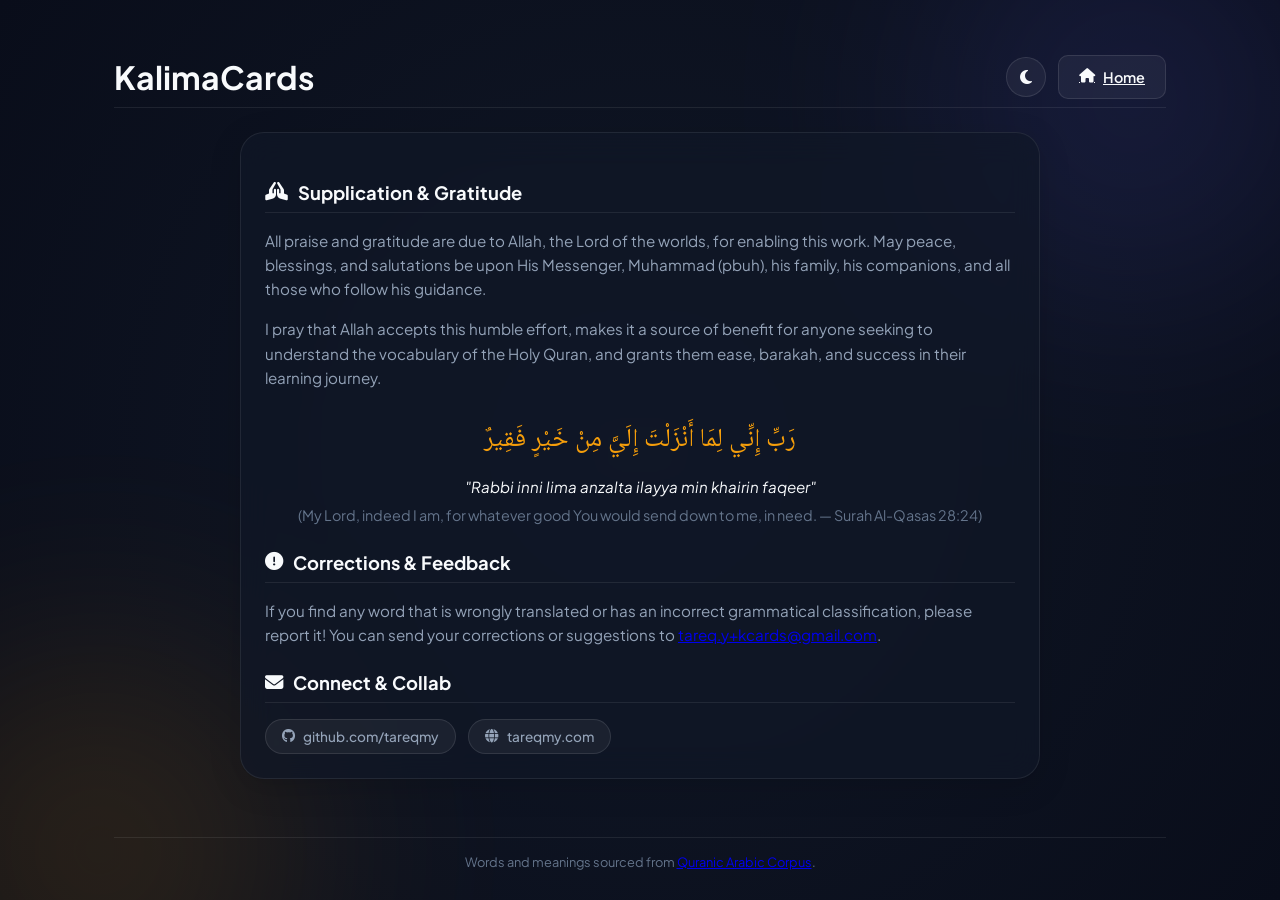
==== commit 23dbe758: "make mobile browser friendly" ====
--- a/about.html
+++ b/about.html
@@ -70,9 +70,13 @@
       }
     })();
   </script>
+</head>
+<body>
   <!-- Background Glow Effects -->
-  <div class="glow-sphere glow-1"></div>
-  <div class="glow-sphere glow-2"></div>
+  <div class="glow-container">
+    <div class="glow-sphere glow-1"></div>
+    <div class="glow-sphere glow-2"></div>
+  </div>
 
   <div class="app-container">
     <!-- Header -->
--- a/style.css
+++ b/style.css
@@ -75,6 +75,11 @@
   padding: 0;
 }
 
+html {
+  overflow-x: hidden;
+  width: 100%;
+}
+
 body {
   font-family: var(--font-sans);
   background: var(--bg-color);
@@ -87,9 +92,21 @@
   overflow-x: hidden;
   position: relative;
   transition: background 0.5s ease, color 0.3s ease;
+  width: 100%;
 }
 
 /* --- Ambient Glowing Spheres (Premium Aesthetic) --- */
+.glow-container {
+  position: absolute;
+  top: 0;
+  left: 0;
+  right: 0;
+  bottom: 0;
+  overflow: hidden;
+  z-index: -1;
+  pointer-events: none;
+}
+
 .glow-sphere {
   position: absolute;
   width: 400px;
@@ -352,88 +369,132 @@
   font-size: 0.75rem;
   color: var(--text-muted);
   pointer-events: none;
-}
-
-/* Starred Only Toggle Custom Checkbox */
-.starred-toggle-wrapper {
+  transition: var(--transition-smooth);
+}
+
+.select-wrapper select:focus + .select-arrow {
+  transform: rotate(180deg);
+  color: var(--accent-blue);
+}
+
+.select-prefix-icon {
+  position: absolute;
+  left: 14px;
+  font-size: 0.9rem;
+  color: var(--text-muted);
+  pointer-events: none;
+}
+
+.select-wrapper.has-prefix select {
+  padding-left: 38px;
+}
+
+/* iOS Style Toggle Switch */
+.switch-wrapper {
+  display: flex;
+  align-items: center;
+  justify-content: space-between;
+  padding: 8px 12px;
+  background: rgba(255, 255, 255, 0.02);
+  border: 1px solid rgba(255, 255, 255, 0.04);
+  border-radius: var(--border-radius-sm);
+  transition: var(--transition-smooth);
+}
+
+.light-theme .switch-wrapper {
+  background: rgba(15, 23, 42, 0.02);
+  border: 1px solid rgba(15, 23, 42, 0.04);
+}
+
+.switch-wrapper:hover {
+  background: rgba(255, 255, 255, 0.04);
+  border-color: rgba(255, 255, 255, 0.08);
+}
+
+.light-theme .switch-wrapper:hover {
+  background: rgba(15, 23, 42, 0.04);
+  border-color: rgba(15, 23, 42, 0.08);
+}
+
+.switch-label {
   display: flex;
   align-items: center;
   gap: 10px;
-  padding: 4px 0;
-}
-
-.custom-checkbox {
-  appearance: none;
-  -webkit-appearance: none;
-  width: 20px;
-  height: 20px;
-  border: 1px solid var(--btn-secondary-border);
-  border-radius: 6px;
-  background: var(--btn-secondary-bg);
-  cursor: pointer;
-  display: inline-flex;
-  align-items: center;
-  justify-content: center;
-  position: relative;
-  transition: var(--transition-smooth);
-}
-
-.custom-checkbox:hover {
-  border-color: var(--accent-gold);
-  background: rgba(245, 158, 11, 0.05);
-}
-
-.custom-checkbox:checked {
-  background: var(--accent-gold);
-  border-color: var(--accent-gold);
-  box-shadow: 0 0 10px rgba(245, 158, 11, 0.3);
-}
-
-.custom-checkbox:checked::after {
-  content: '\f00c'; /* FontAwesome check mark */
-  font-family: 'Font Awesome 6 Free';
-  font-weight: 900;
-  font-size: 0.75rem;
-  color: #090D1A;
-}
-
-.light-theme .custom-checkbox:checked::after {
-  color: #ffffff;
-}
-
-.custom-checkbox:focus-visible {
-  outline: none;
-  border-color: var(--accent-gold);
-  box-shadow: 0 0 0 3px rgba(245, 158, 11, 0.25);
-}
-
-.custom-checkbox-label {
-  font-size: 0.9rem;
+  font-size: 0.85rem;
   font-weight: 500;
   color: var(--text-primary);
   cursor: pointer;
   user-select: none;
-  display: flex;
-  align-items: center;
-  gap: 8px;
-}
-
-.custom-checkbox-label .star-icon {
+}
+
+.switch-label i {
+  font-size: 0.95rem;
+}
+
+.switch-label .star-icon {
   color: var(--accent-gold);
-  transition: var(--transition-smooth);
-}
-
-.custom-checkbox:checked + .custom-checkbox-label .star-icon {
-  transform: scale(1.1) rotate(360deg);
-}
-
-.custom-checkbox-label .eye-icon {
+}
+
+.switch-label .eye-icon {
   color: var(--accent-blue);
-  transition: var(--transition-smooth);
-}
-
-.custom-checkbox:checked + .custom-checkbox-label .eye-icon {
-  transform: scale(1.1);
+}
+
+/* Switch element */
+.switch {
+  position: relative;
+  display: inline-block;
+  width: 42px;
+  height: 24px;
+}
+
+.switch input {
+  opacity: 0;
+  width: 0;
+  height: 0;
+}
+
+.slider-switch {
+  position: absolute;
+  cursor: pointer;
+  top: 0;
+  left: 0;
+  right: 0;
+  bottom: 0;
+  background-color: var(--btn-secondary-bg);
+  border: 1px solid var(--btn-secondary-border);
+  transition: .3s cubic-bezier(0.4, 0, 0.2, 1);
+  border-radius: 34px;
+}
+
+.slider-switch:before {
+  position: absolute;
+  content: "";
+  height: 16px;
+  width: 16px;
+  left: 3px;
+  bottom: 3px;
+  background-color: var(--text-secondary);
+  transition: .3s cubic-bezier(0.4, 0, 0.2, 1);
+  border-radius: 50%;
+}
+
+.switch input:checked + .slider-switch {
+  background-color: var(--accent-gold);
+  border-color: var(--accent-gold);
+}
+
+.switch input:focus-visible + .slider-switch {
+  box-shadow: 0 0 0 3px rgba(245, 158, 11, 0.25);
+}
+
+.switch input#hide-known-toggle:checked + .slider-switch {
+  background-color: var(--accent-blue);
+  border-color: var(--accent-blue);
+}
+
+.switch input:checked + .slider-switch:before {
+  transform: translateX(18px);
+  background-color: #ffffff;
 }
 
 /* Double Range Slider Styling */
@@ -535,53 +596,230 @@
 }
 
 /* Stats Styling */
-.stats-grid {
-  display: grid;
-  grid-template-columns: repeat(2, 1fr);
-  gap: 12px;
-}
-
-.stat-card {
-  background: var(--btn-secondary-bg);
-  border: 1px solid var(--btn-secondary-border);
-  border-radius: var(--border-radius-sm);
-  padding: 12px;
+.stats-sidebar-card {
+  gap: 16px !important;
+}
+
+.stats-overview-box {
+  background: linear-gradient(135deg, rgba(99, 102, 241, 0.03) 0%, rgba(99, 102, 241, 0.08) 100%);
+  border: 1px solid rgba(99, 102, 241, 0.12);
+  border-radius: var(--border-radius-md);
+  padding: 16px;
   display: flex;
   flex-direction: column;
-  gap: 4px;
-}
-
-.stat-label {
-  font-size: 0.75rem;
-  color: var(--text-muted);
-  font-weight: 500;
-}
-
-.stat-val {
-  font-size: 1.25rem;
+  gap: 8px;
+}
+
+.light-theme .stats-overview-box {
+  background: linear-gradient(135deg, rgba(99, 102, 241, 0.02) 0%, rgba(99, 102, 241, 0.05) 100%);
+  border: 1px solid rgba(99, 102, 241, 0.08);
+}
+
+.progress-info {
+  display: flex;
+  flex-direction: column;
+  gap: 6px;
+}
+
+.progress-title {
+  font-size: 0.72rem;
   font-weight: 600;
+  text-transform: uppercase;
+  letter-spacing: 0.5px;
+  color: var(--text-secondary);
+}
+
+/* Progress Bar */
+.progress-bar-container {
+  height: 8px;
+  width: 100%;
+  background: rgba(255, 255, 255, 0.05);
+  border-radius: 10px;
+  overflow: hidden;
+}
+
+.light-theme .progress-bar-container {
+  background: rgba(15, 23, 42, 0.06);
+}
+
+.progress-bar-fill {
+  height: 100%;
+  background: linear-gradient(90deg, #6366f1 0%, #a855f7 50%, #10b981 100%);
+  width: 0%;
+  border-radius: 10px;
+  transition: width 0.6s cubic-bezier(0.4, 0, 0.2, 1);
+  box-shadow: 0 0 10px rgba(99, 102, 241, 0.25);
 }
 
 .text-success { color: var(--color-success); }
 .text-danger { color: var(--color-danger); }
 .text-warning { color: var(--color-warning); }
 
-/* Progress Bar */
-.progress-bar-container {
-  height: 6px;
-  width: 100%;
+/* New Stats Grid Layout */
+.stats-grid-new {
+  display: grid;
+  grid-template-columns: repeat(2, 1fr);
+  gap: 10px;
+}
+
+.stat-card-new {
   background: var(--btn-secondary-bg);
-  border-radius: 10px;
-  overflow: hidden;
-  margin-top: 4px;
-}
-
-.progress-bar-fill {
-  height: 100%;
-  background: var(--accent-blue-gradient);
-  width: 0%;
-  border-radius: 10px;
-  transition: width 0.4s ease;
+  border: 1px solid var(--btn-secondary-border);
+  border-radius: var(--border-radius-md);
+  padding: 12px;
+  display: flex;
+  align-items: center;
+  gap: 12px;
+  transition: var(--transition-smooth);
+}
+
+.stat-card-new:hover {
+  background: var(--btn-secondary-hover);
+  border-color: rgba(255, 255, 255, 0.12);
+  transform: translateY(-2px);
+}
+
+.light-theme .stat-card-new:hover {
+  border-color: rgba(15, 23, 42, 0.12);
+}
+
+.stat-icon-wrapper {
+  display: flex;
+  align-items: center;
+  justify-content: center;
+  width: 34px;
+  height: 34px;
+  border-radius: var(--border-radius-sm);
+  font-size: 1.05rem;
+  background: rgba(255, 255, 255, 0.03);
+  color: var(--text-secondary);
+  flex-shrink: 0;
+}
+
+.light-theme .stat-icon-wrapper {
+  background: rgba(15, 23, 42, 0.03);
+}
+
+.stat-card-new.seen .stat-icon-wrapper {
+  color: var(--accent-blue);
+  background: rgba(99, 102, 241, 0.1);
+}
+
+.stat-card-new.known {
+  border-color: rgba(16, 185, 129, 0.15);
+}
+
+.stat-card-new.known:hover {
+  border-color: rgba(16, 185, 129, 0.35);
+}
+
+.stat-card-new.known .stat-icon-wrapper {
+  color: var(--color-success);
+  background: var(--color-success-bg);
+}
+
+.stat-card-new.learning {
+  border-color: rgba(245, 158, 11, 0.15);
+}
+
+.stat-card-new.learning:hover {
+  border-color: rgba(245, 158, 11, 0.35);
+}
+
+.stat-card-new.learning .stat-icon-wrapper {
+  color: var(--color-warning);
+  background: var(--color-warning-bg);
+}
+
+.stat-card-new.remaining .stat-icon-wrapper {
+  color: var(--text-muted);
+  background: rgba(255, 255, 255, 0.05);
+}
+
+.light-theme .stat-card-new.remaining .stat-icon-wrapper {
+  background: rgba(15, 23, 42, 0.04);
+}
+
+.stat-content {
+  display: flex;
+  flex-direction: column;
+  gap: 2px;
+}
+
+.stat-label-new {
+  font-size: 0.72rem;
+  color: var(--text-muted);
+  font-weight: 600;
+  text-transform: uppercase;
+  letter-spacing: 0.5px;
+}
+
+.stat-val-new {
+  font-size: 1.15rem;
+  font-weight: 700;
+  color: var(--text-primary);
+}
+
+/* Modern stats actions container */
+.stats-actions-container {
+  display: flex;
+  flex-direction: column;
+  gap: 8px;
+  border-top: 1px solid var(--panel-border);
+  padding-top: 14px;
+}
+
+.btn-action {
+  font-family: var(--font-sans);
+  font-weight: 600;
+  font-size: 0.8rem;
+  padding: 10px 16px;
+  border-radius: var(--border-radius-sm);
+  border: 1px solid transparent;
+  cursor: pointer;
+  display: flex;
+  align-items: center;
+  justify-content: center;
+  gap: 8px;
+  transition: var(--transition-smooth);
+}
+
+.btn-action.reset {
+  background: rgba(239, 68, 68, 0.05);
+  border-color: rgba(239, 68, 68, 0.15);
+  color: #f87171;
+  width: 100%;
+}
+
+.btn-action.reset:hover {
+  background: rgba(239, 68, 68, 0.12);
+  border-color: rgba(239, 68, 68, 0.3);
+  color: #ef4444;
+  transform: translateY(-1px);
+}
+
+.backup-actions {
+  display: flex;
+  gap: 8px;
+  width: 100%;
+}
+
+.btn-action.export, .btn-action.import {
+  background: var(--btn-secondary-bg);
+  border-color: var(--btn-secondary-border);
+  color: var(--text-secondary);
+  flex: 1;
+}
+
+.btn-action.export:hover, .btn-action.import:hover {
+  background: var(--btn-secondary-hover);
+  border-color: rgba(255, 255, 255, 0.15);
+  color: var(--text-primary);
+  transform: translateY(-1px);
+}
+
+.light-theme .btn-action.export:hover, .light-theme .btn-action.import:hover {
+  border-color: rgba(15, 23, 42, 0.15);
 }
 
 /* Buttons */
@@ -1206,7 +1444,7 @@
   }
 }
 
-@media (max-width: 480px) {
+@media (max-width: 600px) {
   .app-container {
     padding: 12px 8px;
     gap: 16px;
@@ -1650,7 +1888,7 @@
   width: auto;
 }
 
-@media (max-width: 480px) {
+@media (max-width: 600px) {
   body.focus-mode .app-container {
     padding: 16px 8px;
   }
@@ -1661,5 +1899,18 @@
   }
 }
 
-
-
+/* Ensure cards and controls take full width on mobile devices/browsers */
+body.mobile-device .flashcard-container,
+body.mobile-device .controls-deck {
+  width: 100%;
+  max-width: 100%;
+}
+
+@media (max-width: 860px) {
+  .card-display-area {
+    width: 100%;
+  }
+}
+
+
+
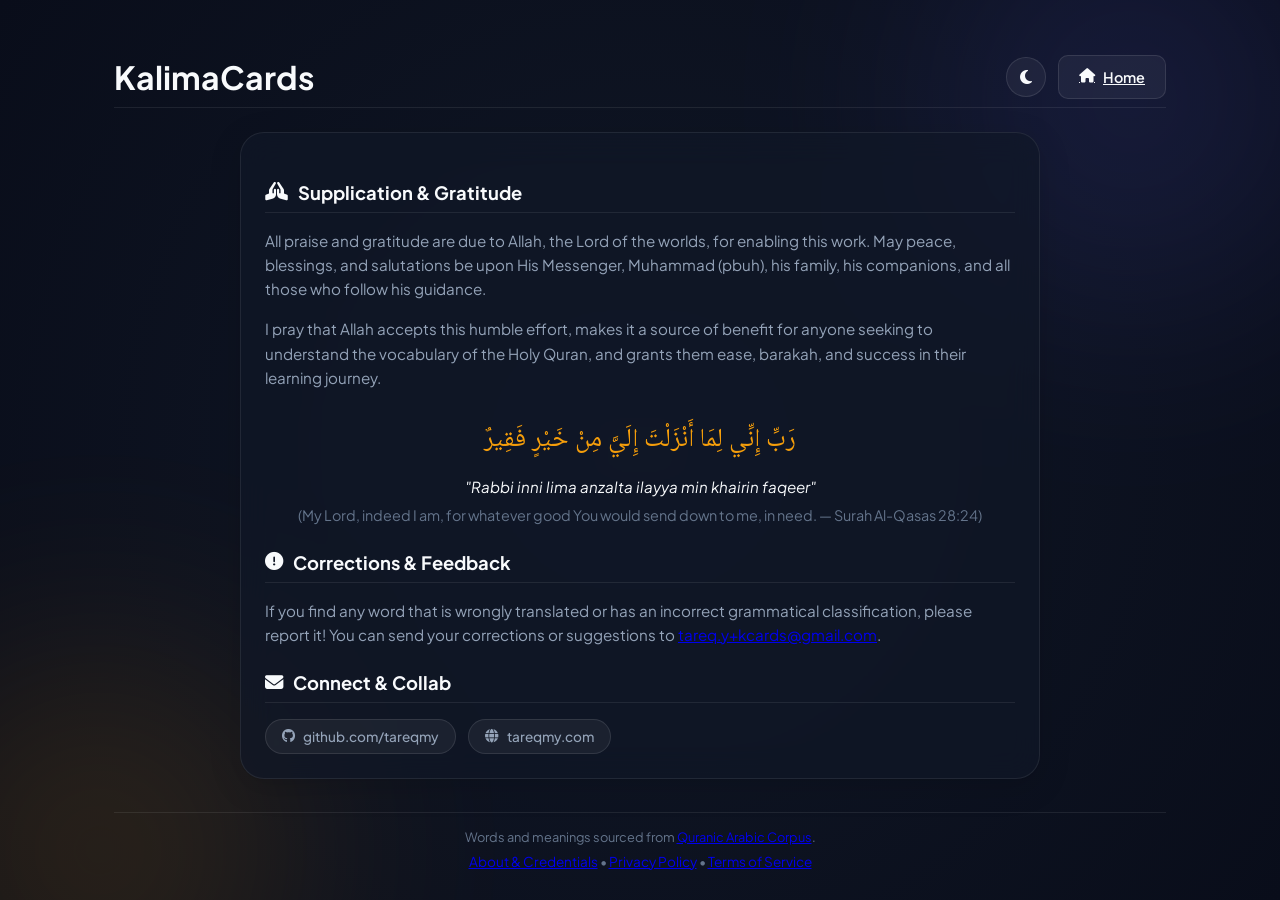
==== commit 2335fe6d: "feat(auth): add terms of service page for Google OAuth compliance" ====
--- a/about.html
+++ b/about.html
@@ -49,13 +49,13 @@
   </script>
   
   <!-- Local Web Fonts -->
-  <link rel="stylesheet" href="fonts/fonts.css">
+  <link rel="stylesheet" href="assets/fonts/fonts.css">
   
   <!-- FontAwesome Icons -->
   <link rel="stylesheet" href="https://cdnjs.cloudflare.com/ajax/libs/font-awesome/6.4.0/css/all.min.css">
   
   <!-- Custom CSS -->
-  <link rel="stylesheet" href="style.css">
+  <link rel="stylesheet" href="assets/style.css">
   
   <script>
     // Synchronously load user theme preference to avoid color flashing
@@ -138,6 +138,11 @@
     <!-- Footer -->
     <footer>
       <p>Words and meanings sourced from <a href="https://corpus.quran.com" target="_blank" rel="noopener noreferrer">Quranic Arabic Corpus</a>.</p>
+      <p style="margin-top: 8px; font-size: 0.85rem;">
+        <a href="about.html">About &amp; Credentials</a> &bull; 
+        <a href="privacy.html">Privacy Policy</a> &bull; 
+        <a href="terms.html">Terms of Service</a>
+      </p>
     </footer>
   </div>
 
--- a/assets/fonts/fonts.css
+++ b/assets/fonts/fonts.css
@@ -0,0 +1,93 @@
+/* Localized Web Fonts for KalimaCards */
+
+/* Noto Naskh Arabic - Regular (400) & Bold (700) */
+
+/* subset segment 12 */
+@font-face {
+  font-family: 'Noto Naskh Arabic';
+  font-style: normal;
+  font-weight: 400;
+  src: url('noto-naskh-arabic-normal-400-seg12.woff2') format('woff2');
+  unicode-range: U+0600-06FF, U+0750-077F, U+0870-088E, U+0890-0891, U+0897-08E1, U+08E3-08FF, U+200C-200E, U+2010-2011, U+204F, U+2E41, U+FB50-FDFF, U+FE70-FE74, U+FE76-FEFC, U+102E0-102FB, U+10E60-10E7E, U+10EC2-10EC4, U+10EFC-10EFF, U+1EE00-1EE03, U+1EE05-1EE1F, U+1EE21-1EE22, U+1EE24, U+1EE27, U+1EE29-1EE32, U+1EE34-1EE37, U+1EE39, U+1EE3B, U+1EE42, U+1EE47, U+1EE49, U+1EE4B, U+1EE4D-1EE4F, U+1EE51-1EE52, U+1EE54, U+1EE57, U+1EE59, U+1EE5B, U+1EE5D, U+1EE5F, U+1EE61-1EE62, U+1EE64, U+1EE67-1EE6A, U+1EE6C-1EE72, U+1EE74-1EE77, U+1EE79-1EE7C, U+1EE7E, U+1EE80-1EE89, U+1EE8B-1EE9B, U+1EEA1-1EEA3, U+1EEA5-1EEA9, U+1EEAB-1EEBB, U+1EEF0-1EEF1;
+}
+
+/* subset segment 13 */
+@font-face {
+  font-family: 'Noto Naskh Arabic';
+  font-style: normal;
+  font-weight: 400;
+  src: url('noto-naskh-arabic-normal-400-seg13.woff2') format('woff2');
+  unicode-range: U+0302-0303, U+0305, U+0307-0308, U+0310, U+0312, U+0315, U+031A, U+0326-0327, U+032C, U+032F-0330, U+0332-0333, U+0338, U+033A, U+0346, U+034D, U+0391-03A1, U+03A3-03A9, U+03B1-03C9, U+03D1, U+03D5-03D6, U+03F0-03F1, U+03F4-03F5, U+2016-2017, U+2034-2038, U+203C, U+2040, U+2043, U+2047, U+2050, U+2057, U+205F, U+2070-2071, U+2074-208E, U+2090-209C, U+20D0-20DC, U+20E1, U+20E5-20EF, U+2100-2112, U+2114-2115, U+2117-2121, U+2123-214F, U+2190, U+2192, U+2194-21AE, U+21B0-21E5, U+21F1-21F2, U+21F4-2211, U+2213-2214, U+2216-22FF, U+2308-230B, U+2310, U+2319, U+231C-2321, U+2336-237A, U+237C, U+2395, U+239B-23B7, U+23D0, U+23DC-23E1, U+2474-2475, U+25AF, U+25B3, U+25B7, U+25BD, U+25C1, U+25CA, U+25CC, U+25FB, U+266D-266F, U+27C0-27FF, U+2900-2AFF, U+2B0E-2B11, U+2B30-2B4C, U+2BFE, U+3030, U+FF5B, U+FF5D, U+1D400-1D7FF, U+1EE00-1EEFF;
+}
+
+/* subset segment 14 */
+@font-face {
+  font-family: 'Noto Naskh Arabic';
+  font-style: normal;
+  font-weight: 400;
+  src: url('noto-naskh-arabic-normal-400-seg14.woff2') format('woff2');
+  unicode-range: U+0001-000C, U+000E-001F, U+007F-009F, U+20DD-20E0, U+20E2-20E4, U+2150-218F, U+2190, U+2192, U+2194-2199, U+21AF, U+21E6-21F0, U+21F3, U+2218-2219, U+2299, U+22C4-22C6, U+2300-243F, U+2440-244A, U+2460-24FF, U+25A0-27BF, U+2800-28FF, U+2921-2922, U+2981, U+29BF, U+29EB, U+2B00-2BFF, U+4DC0-4DFF, U+FFF9-FFFB, U+10140-1018E, U+10190-1019C, U+101A0, U+101D0-101FD, U+102E0-102FB, U+10E60-10E7E, U+1D2C0-1D2D3, U+1D2E0-1D37F, U+1F000-1F0FF, U+1F100-1F1AD, U+1F1E6-1F1FF, U+1F30D-1F30F, U+1F315, U+1F31C, U+1F31E, U+1F320-1F32C, U+1F336, U+1F378, U+1F37D, U+1F382, U+1F393-1F39F, U+1F3A7-1F3A8, U+1F3AC-1F3AF, U+1F3C2, U+1F3C4-1F3C6, U+1F3CA-1F3CE, U+1F3D4-1F3E0, U+1F3ED, U+1F3F1-1F3F3, U+1F3F5-1F3F7, U+1F408, U+1F415, U+1F41F, U+1F426, U+1F43F, U+1F441-1F442, U+1F444, U+1F446-1F449, U+1F44C-1F44E, U+1F453, U+1F46A, U+1F47D, U+1F4A3, U+1F4B0, U+1F4B3, U+1F4B9, U+1F4BB, U+1F4BF, U+1F4C8-1F4CB, U+1F4D6, U+1F4DA, U+1F4DF, U+1F4E3-1F4E6, U+1F4EA-1F4ED, U+1F4F7, U+1F4F9-1F4FB, U+1F4FD-1F4FE, U+1F503, U+1F507-1F50B, U+1F50D, U+1F512-1F513, U+1F53E-1F54A, U+1F54F-1F5FA, U+1F610, U+1F650-1F67F, U+1F687, U+1F68D, U+1F691, U+1F694, U+1F698, U+1F6AD, U+1F6B2, U+1F6B9-1F6BA, U+1F6BC, U+1F6C6-1F6CF, U+1F6D3-1F6D7, U+1F6E0-1F6EA, U+1F6F0-1F6F3, U+1F6F7-1F6FC, U+1F700-1F7FF, U+1F800-1F80B, U+1F810-1F847, U+1F850-1F859, U+1F860-1F887, U+1F890-1F8AD, U+1F8B0-1F8BB, U+1F8C0-1F8C1, U+1F900-1F90B, U+1F93B, U+1F946, U+1F984, U+1F996, U+1F9E9, U+1FA00-1FA6F, U+1FA70-1FA7C, U+1FA80-1FA89, U+1FA8F-1FAC6, U+1FACE-1FADC, U+1FADF-1FAE9, U+1FAF0-1FAF8, U+1FB00-1FBFF;
+}
+
+/* subset segment 15 */
+@font-face {
+  font-family: 'Noto Naskh Arabic';
+  font-style: normal;
+  font-weight: 400;
+  src: url('noto-naskh-arabic-normal-400-seg15.woff2') format('woff2');
+  unicode-range: U+0100-02BA, U+02BD-02C5, U+02C7-02CC, U+02CE-02D7, U+02DD-02FF, U+0304, U+0308, U+0329, U+1D00-1DBF, U+1E00-1E9F, U+1EF2-1EFF, U+2020, U+20A0-20AB, U+20AD-20C0, U+2113, U+2C60-2C7F, U+A720-A7FF;
+}
+
+/* subset segment 16 */
+@font-face {
+  font-family: 'Noto Naskh Arabic';
+  font-style: normal;
+  font-weight: 400;
+  src: url('noto-naskh-arabic-normal-400-seg16.woff2') format('woff2');
+  unicode-range: U+0000-00FF, U+0131, U+0152-0153, U+02BB-02BC, U+02C6, U+02DA, U+02DC, U+0304, U+0308, U+0329, U+2000-206F, U+20AC, U+2122, U+2191, U+2193, U+2212, U+2215, U+FEFF, U+FFFD;
+}
+
+/* subset segment 17 */
+@font-face {
+  font-family: 'Noto Naskh Arabic';
+  font-style: normal;
+  font-weight: 700;
+  src: url('noto-naskh-arabic-normal-700-seg17.woff2') format('woff2');
+  unicode-range: U+0600-06FF, U+0750-077F, U+0870-088E, U+0890-0891, U+0897-08E1, U+08E3-08FF, U+200C-200E, U+2010-2011, U+204F, U+2E41, U+FB50-FDFF, U+FE70-FE74, U+FE76-FEFC, U+102E0-102FB, U+10E60-10E7E, U+10EC2-10EC4, U+10EFC-10EFF, U+1EE00-1EE03, U+1EE05-1EE1F, U+1EE21-1EE22, U+1EE24, U+1EE27, U+1EE29-1EE32, U+1EE34-1EE37, U+1EE39, U+1EE3B, U+1EE42, U+1EE47, U+1EE49, U+1EE4B, U+1EE4D-1EE4F, U+1EE51-1EE52, U+1EE54, U+1EE57, U+1EE59, U+1EE5B, U+1EE5D, U+1EE5F, U+1EE61-1EE62, U+1EE64, U+1EE67-1EE6A, U+1EE6C-1EE72, U+1EE74-1EE77, U+1EE79-1EE7C, U+1EE7E, U+1EE80-1EE89, U+1EE8B-1EE9B, U+1EEA1-1EEA3, U+1EEA5-1EEA9, U+1EEAB-1EEBB, U+1EEF0-1EEF1;
+}
+
+/* subset segment 18 */
+@font-face {
+  font-family: 'Noto Naskh Arabic';
+  font-style: normal;
+  font-weight: 700;
+  src: url('noto-naskh-arabic-normal-700-seg18.woff2') format('woff2');
+  unicode-range: U+0302-0303, U+0305, U+0307-0308, U+0310, U+0312, U+0315, U+031A, U+0326-0327, U+032C, U+032F-0330, U+0332-0333, U+0338, U+033A, U+0346, U+034D, U+0391-03A1, U+03A3-03A9, U+03B1-03C9, U+03D1, U+03D5-03D6, U+03F0-03F1, U+03F4-03F5, U+2016-2017, U+2034-2038, U+203C, U+2040, U+2043, U+2047, U+2050, U+2057, U+205F, U+2070-2071, U+2074-208E, U+2090-209C, U+20D0-20DC, U+20E1, U+20E5-20EF, U+2100-2112, U+2114-2115, U+2117-2121, U+2123-214F, U+2190, U+2192, U+2194-21AE, U+21B0-21E5, U+21F1-21F2, U+21F4-2211, U+2213-2214, U+2216-22FF, U+2308-230B, U+2310, U+2319, U+231C-2321, U+2336-237A, U+237C, U+2395, U+239B-23B7, U+23D0, U+23DC-23E1, U+2474-2475, U+25AF, U+25B3, U+25B7, U+25BD, U+25C1, U+25CA, U+25CC, U+25FB, U+266D-266F, U+27C0-27FF, U+2900-2AFF, U+2B0E-2B11, U+2B30-2B4C, U+2BFE, U+3030, U+FF5B, U+FF5D, U+1D400-1D7FF, U+1EE00-1EEFF;
+}
+
+/* subset segment 19 */
+@font-face {
+  font-family: 'Noto Naskh Arabic';
+  font-style: normal;
+  font-weight: 700;
+  src: url('noto-naskh-arabic-normal-700-seg19.woff2') format('woff2');
+  unicode-range: U+0001-000C, U+000E-001F, U+007F-009F, U+20DD-20E0, U+20E2-20E4, U+2150-218F, U+2190, U+2192, U+2194-2199, U+21AF, U+21E6-21F0, U+21F3, U+2218-2219, U+2299, U+22C4-22C6, U+2300-243F, U+2440-244A, U+2460-24FF, U+25A0-27BF, U+2800-28FF, U+2921-2922, U+2981, U+29BF, U+29EB, U+2B00-2BFF, U+4DC0-4DFF, U+FFF9-FFFB, U+10140-1018E, U+10190-1019C, U+101A0, U+101D0-101FD, U+102E0-102FB, U+10E60-10E7E, U+1D2C0-1D2D3, U+1D2E0-1D37F, U+1F000-1F0FF, U+1F100-1F1AD, U+1F1E6-1F1FF, U+1F30D-1F30F, U+1F315, U+1F31C, U+1F31E, U+1F320-1F32C, U+1F336, U+1F378, U+1F37D, U+1F382, U+1F393-1F39F, U+1F3A7-1F3A8, U+1F3AC-1F3AF, U+1F3C2, U+1F3C4-1F3C6, U+1F3CA-1F3CE, U+1F3D4-1F3E0, U+1F3ED, U+1F3F1-1F3F3, U+1F3F5-1F3F7, U+1F408, U+1F415, U+1F41F, U+1F426, U+1F43F, U+1F441-1F442, U+1F444, U+1F446-1F449, U+1F44C-1F44E, U+1F453, U+1F46A, U+1F47D, U+1F4A3, U+1F4B0, U+1F4B3, U+1F4B9, U+1F4BB, U+1F4BF, U+1F4C8-1F4CB, U+1F4D6, U+1F4DA, U+1F4DF, U+1F4E3-1F4E6, U+1F4EA-1F4ED, U+1F4F7, U+1F4F9-1F4FB, U+1F4FD-1F4FE, U+1F503, U+1F507-1F50B, U+1F50D, U+1F512-1F513, U+1F53E-1F54A, U+1F54F-1F5FA, U+1F610, U+1F650-1F67F, U+1F687, U+1F68D, U+1F691, U+1F694, U+1F698, U+1F6AD, U+1F6B2, U+1F6B9-1F6BA, U+1F6BC, U+1F6C6-1F6CF, U+1F6D3-1F6D7, U+1F6E0-1F6EA, U+1F6F0-1F6F3, U+1F6F7-1F6FC, U+1F700-1F7FF, U+1F800-1F80B, U+1F810-1F847, U+1F850-1F859, U+1F860-1F887, U+1F890-1F8AD, U+1F8B0-1F8BB, U+1F8C0-1F8C1, U+1F900-1F90B, U+1F93B, U+1F946, U+1F984, U+1F996, U+1F9E9, U+1FA00-1FA6F, U+1FA70-1FA7C, U+1FA80-1FA89, U+1FA8F-1FAC6, U+1FACE-1FADC, U+1FADF-1FAE9, U+1FAF0-1FAF8, U+1FB00-1FBFF;
+}
+
+/* subset segment 20 */
+@font-face {
+  font-family: 'Noto Naskh Arabic';
+  font-style: normal;
+  font-weight: 700;
+  src: url('noto-naskh-arabic-normal-700-seg20.woff2') format('woff2');
+  unicode-range: U+0100-02BA, U+02BD-02C5, U+02C7-02CC, U+02CE-02D7, U+02DD-02FF, U+0304, U+0308, U+0329, U+1D00-1DBF, U+1E00-1E9F, U+1EF2-1EFF, U+2020, U+20A0-20AB, U+20AD-20C0, U+2113, U+2C60-2C7F, U+A720-A7FF;
+}
+
+/* subset segment 21 */
+@font-face {
+  font-family: 'Noto Naskh Arabic';
+  font-style: normal;
+  font-weight: 700;
+  src: url('noto-naskh-arabic-normal-700-seg21.woff2') format('woff2');
+  unicode-range: U+0000-00FF, U+0131, U+0152-0153, U+02BB-02BC, U+02C6, U+02DA, U+02DC, U+0304, U+0308, U+0329, U+2000-206F, U+20AC, U+2122, U+2191, U+2193, U+2212, U+2215, U+FEFF, U+FFFD;
+}
--- a/assets/style.css
+++ b/assets/style.css
@@ -0,0 +1,3560 @@
+@import url('https://fonts.googleapis.com/css2?family=Amiri:ital,wght@0,400;0,700;1,400;1,700&family=Plus+Jakarta+Sans:wght@300;400;500;600;700&display=swap');
+
+/* --- Design System & CSS Variables --- */
+:root {
+  /* Color Palette - Dark Theme (Default) */
+  --bg-color: #090D1A;
+  --bg-gradient: radial-gradient(circle at 50% 50%, #111827 0%, #090D1A 100%);
+  --panel-bg: rgba(17, 24, 39, 0.7);
+  --panel-border: rgba(255, 255, 255, 0.08);
+  
+  --card-bg-front: linear-gradient(135deg, rgba(23, 29, 51, 0.9) 0%, rgba(15, 20, 36, 0.95) 100%);
+  --card-bg-back: linear-gradient(135deg, rgba(21, 23, 44, 0.95) 0%, rgba(13, 15, 30, 0.98) 100%);
+  --card-border: rgba(255, 255, 255, 0.12);
+  --card-shadow: 0 20px 40px rgba(0, 0, 0, 0.5), 0 0 40px rgba(99, 102, 241, 0.1);
+
+  --text-primary: #F8FAFC;
+  --text-secondary: #94A3B8;
+  --text-muted: #64748B;
+  
+  --accent-gold: #F59E0B;
+  --accent-gold-gradient: linear-gradient(135deg, #FCD34D 0%, #D97706 100%);
+  --accent-blue: #6366F1;
+  --accent-blue-gradient: linear-gradient(135deg, #818CF8 0%, #4F46E5 100%);
+  
+  --color-success: #10B981;
+  --color-success-bg: rgba(16, 185, 129, 0.15);
+  --color-danger: #EF4444;
+  --color-danger-bg: rgba(239, 68, 68, 0.15);
+  --color-warning: #F59E0B;
+  --color-warning-bg: rgba(245, 158, 11, 0.15);
+  
+  --btn-secondary-bg: rgba(255, 255, 255, 0.05);
+  --btn-secondary-hover: rgba(255, 255, 255, 0.1);
+  --btn-secondary-border: rgba(255, 255, 255, 0.1);
+
+  --font-arabic: "Noto Naskh Arabic", "Noto Sans Arabic", "Noto", serif;
+  --font-sans: 'Plus Jakarta Sans', -apple-system, BlinkMacSystemFont, "Segoe UI", Roboto, Helvetica, Arial, sans-serif;
+  
+  --border-radius-lg: 24px;
+  --border-radius-md: 16px;
+  --border-radius-sm: 10px;
+  
+  --transition-smooth: all 0.3s cubic-bezier(0.4, 0, 0.2, 1);
+  --transition-card: transform 0.6s cubic-bezier(0.2, 0.8, 0.2, 1.15), box-shadow 0.3s ease;
+}
+
+body.font-amiri {
+  --font-arabic: 'Amiri', "Noto Naskh Arabic", "Noto Sans Arabic", "Noto", serif;
+}
+
+/* Light Theme Variables */
+.light-theme {
+  --bg-color: #F1F5F9;
+  --bg-gradient: radial-gradient(circle at 50% 50%, #F8FAFC 0%, #E2E8F0 100%);
+  --panel-bg: rgba(255, 255, 255, 0.8);
+  --panel-border: rgba(15, 23, 42, 0.08);
+  
+  --card-bg-front: linear-gradient(135deg, rgba(255, 255, 255, 0.95) 0%, rgba(248, 250, 252, 0.98) 100%);
+  --card-bg-back: linear-gradient(135deg, rgba(255, 255, 255, 0.98) 0%, rgba(241, 245, 249, 0.98) 100%);
+  --card-border: rgba(15, 23, 42, 0.08);
+  --card-shadow: 0 20px 40px rgba(15, 23, 42, 0.06), 0 0 20px rgba(99, 102, 241, 0.03);
+
+  --text-primary: #0F172A;
+  --text-secondary: #475569;
+  --text-muted: #94A3B8;
+  
+  --accent-gold: #D97706;
+  --accent-gold-gradient: linear-gradient(135deg, #F59E0B 0%, #B45309 100%);
+  
+  --btn-secondary-bg: rgba(15, 23, 42, 0.04);
+  --btn-secondary-hover: rgba(15, 23, 42, 0.08);
+  --btn-secondary-border: rgba(15, 23, 42, 0.08);
+}
+
+/* --- Base Resets & Layout --- */
+* {
+  box-sizing: border-box;
+  margin: 0;
+  padding: 0;
+}
+
+html {
+  overflow-x: hidden;
+  width: 100%;
+}
+
+body {
+  font-family: var(--font-sans);
+  background: var(--bg-color);
+  background-image: var(--bg-gradient);
+  color: var(--text-primary);
+  min-height: 100vh;
+  display: flex;
+  justify-content: center;
+  align-items: center;
+  overflow-x: hidden;
+  position: relative;
+  transition: background 0.5s ease, color 0.3s ease;
+  width: 100%;
+}
+
+/* --- Ambient Glowing Spheres (Premium Aesthetic) --- */
+.glow-container {
+  position: absolute;
+  top: 0;
+  left: 0;
+  right: 0;
+  bottom: 0;
+  overflow: hidden;
+  z-index: -1;
+  pointer-events: none;
+}
+
+.glow-sphere {
+  position: absolute;
+  width: 400px;
+  height: 400px;
+  border-radius: 50%;
+  filter: blur(120px);
+  z-index: -1;
+  opacity: 0.15;
+  pointer-events: none;
+  animation: float-glow 20s infinite alternate ease-in-out;
+}
+
+.glow-1 {
+  background: var(--accent-blue);
+  top: -100px;
+  right: -50px;
+}
+
+.glow-2 {
+  background: var(--accent-gold);
+  bottom: -150px;
+  left: -100px;
+  animation-delay: -10s;
+}
+
+@keyframes float-glow {
+  0% { transform: translate(0, 0) scale(1); }
+  100% { transform: translate(50px, 50px) scale(1.2); }
+}
+
+/* --- App Container --- */
+.app-container {
+  width: 100%;
+  max-width: 1100px;
+  padding: 24px 24px 8px 24px;
+  display: flex;
+  flex-direction: column;
+  gap: 24px;
+  min-height: 95vh;
+}
+
+/* --- Header Component --- */
+header {
+  display: flex;
+  justify-content: space-between;
+  align-items: center;
+  padding: 8px 0;
+  border-bottom: 1px solid var(--panel-border);
+}
+
+.logo-area {
+  display: flex;
+  align-items: center;
+  gap: 12px;
+}
+
+.logo-icon {
+  width: 44px;
+  height: 44px;
+  border-radius: var(--border-radius-sm);
+  background: var(--accent-blue-gradient);
+  display: flex;
+  align-items: center;
+  justify-content: center;
+  font-size: 1.3rem;
+  color: #FFF;
+  box-shadow: 0 4px 15px rgba(99, 102, 241, 0.4);
+}
+
+.logo-text h1 {
+  font-size: 1.4rem;
+  font-weight: 700;
+  letter-spacing: -0.5px;
+}
+
+.logo-text .tagline {
+  font-size: 0.8rem;
+  color: var(--text-secondary);
+}
+
+.header-actions {
+  display: flex;
+  align-items: center;
+  gap: 12px;
+  position: relative;
+}
+
+.actions-wrapper {
+  display: flex;
+  align-items: center;
+  gap: 12px;
+}
+
+.stat-badge {
+  display: flex;
+  align-items: center;
+  gap: 8px;
+  background: var(--btn-secondary-bg);
+  border: 1px solid var(--btn-secondary-border);
+  padding: 8px 16px;
+  border-radius: 30px;
+  font-size: 0.85rem;
+  font-weight: 500;
+  transition: var(--transition-smooth);
+}
+
+.stat-badge i {
+  color: var(--accent-gold);
+}
+
+.icon-btn {
+  background: var(--btn-secondary-bg);
+  border: 1px solid var(--btn-secondary-border);
+  color: var(--text-primary);
+  width: 40px;
+  height: 40px;
+  border-radius: 50%;
+  cursor: pointer;
+  display: flex;
+  align-items: center;
+  justify-content: center;
+  font-size: 1rem;
+  transition: var(--transition-smooth);
+}
+
+body.desktop-device .icon-btn:hover {
+  background: var(--btn-secondary-hover);
+  transform: translateY(-2px);
+}
+
+.mobile-menu-btn {
+  display: none;
+}
+
+/* --- Main Layout Grid --- */
+.main-content {
+  display: grid;
+  grid-template-columns: 320px 1fr;
+  gap: 24px;
+  flex: 1;
+  align-items: start; /* Aligns columns to the top naturally */
+}
+
+/* --- Card Blur Effect --- */
+.card-blur {
+  background: var(--panel-bg);
+  backdrop-filter: blur(16px);
+  -webkit-backdrop-filter: blur(16px);
+  border: 1px solid var(--panel-border);
+  border-radius: var(--border-radius-lg);
+  padding: 24px;
+  box-shadow: 0 8px 32px rgba(0, 0, 0, 0.15);
+}
+
+/* --- Controls Sidebar (Left Column) --- */
+.controls-sidebar {
+  display: flex;
+  flex-direction: column;
+  gap: 20px;
+  align-self: start;
+}
+
+.sidebar-card {
+  width: 100%;
+  display: flex;
+  flex-direction: column;
+  gap: 20px;
+}
+
+.sidebar-card-header {
+  display: flex;
+  justify-content: space-between;
+  align-items: center;
+  margin-bottom: 0;
+}
+
+.sidebar-card-header h3 {
+  font-size: 0.95rem;
+  font-weight: 600;
+  text-transform: uppercase;
+  letter-spacing: 1px;
+  color: var(--text-muted);
+  display: flex;
+  align-items: center;
+  gap: 8px;
+  margin: 0;
+}
+
+.reset-link-btn {
+  background: none;
+  border: none;
+  color: var(--accent-blue);
+  font-family: var(--font-sans);
+  font-size: 0.75rem;
+  font-weight: 600;
+  cursor: pointer;
+  display: flex;
+  align-items: center;
+  gap: 4px;
+  padding: 4px 8px;
+  border-radius: var(--border-radius-sm);
+  transition: var(--transition-smooth);
+}
+
+.reset-link-btn:hover {
+  background: rgba(99, 102, 241, 0.1);
+  color: var(--text-primary);
+}
+
+.panel-section {
+  display: flex;
+  flex-direction: column;
+  gap: 14px;
+}
+
+.panel-section h3 {
+  font-size: 0.95rem;
+  font-weight: 600;
+  text-transform: uppercase;
+  letter-spacing: 1px;
+  color: var(--text-muted);
+  display: flex;
+  align-items: center;
+  gap: 8px;
+}
+
+.control-group {
+  display: flex;
+  flex-direction: column;
+  gap: 6px;
+  position: relative;
+}
+
+.control-group label {
+  font-size: 0.8rem;
+  font-weight: 500;
+  color: var(--text-secondary);
+}
+
+/* Custom Select Dropdown Styling */
+.select-wrapper {
+  position: relative;
+  display: flex;
+  align-items: center;
+}
+
+.select-wrapper select {
+  width: 100%;
+  background: var(--btn-secondary-bg);
+  border: 1px solid var(--btn-secondary-border);
+  border-radius: var(--border-radius-sm);
+  padding: 12px 16px;
+  color: var(--text-primary);
+  font-family: var(--font-sans);
+  font-size: 0.9rem;
+  cursor: pointer;
+  appearance: none;
+  -webkit-appearance: none;
+  transition: var(--transition-smooth);
+}
+
+.select-wrapper select option {
+  background-color: #111827;
+  color: var(--text-primary);
+}
+
+.light-theme .select-wrapper select option {
+  background-color: #ffffff;
+}
+
+.select-wrapper select:focus {
+  outline: none;
+  border-color: var(--accent-blue);
+  box-shadow: 0 0 0 3px rgba(99, 102, 241, 0.15);
+}
+
+.select-arrow {
+  position: absolute;
+  right: 16px;
+  font-size: 0.75rem;
+  color: var(--text-muted);
+  pointer-events: none;
+  transition: var(--transition-smooth);
+}
+
+.select-wrapper select:focus + .select-arrow {
+  transform: rotate(180deg);
+  color: var(--accent-blue);
+}
+
+.select-prefix-icon {
+  position: absolute;
+  left: 14px;
+  font-size: 0.9rem;
+  color: var(--text-muted);
+  pointer-events: none;
+}
+
+.select-wrapper.has-prefix select {
+  padding-left: 38px;
+}
+
+/* iOS Style Toggle Switch */
+.switch-wrapper {
+  display: flex;
+  align-items: center;
+  justify-content: space-between;
+  padding: 8px 12px;
+  background: rgba(255, 255, 255, 0.02);
+  border: 1px solid rgba(255, 255, 255, 0.04);
+  border-radius: var(--border-radius-sm);
+  transition: var(--transition-smooth);
+}
+
+.light-theme .switch-wrapper {
+  background: rgba(15, 23, 42, 0.02);
+  border: 1px solid rgba(15, 23, 42, 0.04);
+}
+
+.switch-wrapper:hover {
+  background: rgba(255, 255, 255, 0.04);
+  border-color: rgba(255, 255, 255, 0.08);
+}
+
+.light-theme .switch-wrapper:hover {
+  background: rgba(15, 23, 42, 0.04);
+  border-color: rgba(15, 23, 42, 0.08);
+}
+
+.switch-label {
+  display: flex;
+  align-items: center;
+  gap: 10px;
+  font-size: 0.85rem;
+  font-weight: 500;
+  color: var(--text-primary);
+  cursor: pointer;
+  user-select: none;
+}
+
+.switch-label i {
+  font-size: 0.95rem;
+}
+
+.switch-label .star-icon {
+  color: var(--accent-gold);
+}
+
+.switch-label .eye-icon {
+  color: var(--accent-blue);
+}
+
+/* Switch element */
+.switch {
+  position: relative;
+  display: inline-block;
+  width: 42px;
+  height: 24px;
+}
+
+.switch input {
+  opacity: 0;
+  width: 0;
+  height: 0;
+}
+
+.slider-switch {
+  position: absolute;
+  cursor: pointer;
+  top: 0;
+  left: 0;
+  right: 0;
+  bottom: 0;
+  background-color: var(--btn-secondary-bg);
+  border: 1px solid var(--btn-secondary-border);
+  transition: .3s cubic-bezier(0.4, 0, 0.2, 1);
+  border-radius: 34px;
+}
+
+.slider-switch:before {
+  position: absolute;
+  content: "";
+  height: 16px;
+  width: 16px;
+  left: 3px;
+  bottom: 3px;
+  background-color: var(--text-secondary);
+  transition: .3s cubic-bezier(0.4, 0, 0.2, 1);
+  border-radius: 50%;
+}
+
+.switch input:checked + .slider-switch {
+  background-color: var(--accent-gold);
+  border-color: var(--accent-gold);
+}
+
+.switch input:focus-visible + .slider-switch {
+  box-shadow: 0 0 0 3px rgba(245, 158, 11, 0.25);
+}
+
+.switch input#hide-known-toggle:checked + .slider-switch {
+  background-color: var(--accent-blue);
+  border-color: var(--accent-blue);
+}
+
+.switch input:checked + .slider-switch:before {
+  transform: translateX(18px);
+  background-color: #ffffff;
+}
+
+/* Double Range Slider Styling */
+.slider-header {
+  display: flex;
+  justify-content: space-between;
+  align-items: center;
+  margin-bottom: 8px;
+}
+
+.slider-value-display {
+  font-size: 0.8rem;
+  font-weight: 600;
+  color: var(--accent-blue);
+  background: rgba(99, 102, 241, 0.1);
+  padding: 2px 8px;
+  border-radius: 12px;
+}
+
+.range-slider-wrapper {
+  position: relative;
+  width: 100%;
+  height: 6px;
+  margin: 15px 0 10px 0;
+  background: var(--btn-secondary-border);
+  border-radius: 4px;
+}
+
+.slider-track {
+  position: absolute;
+  height: 100%;
+  background: var(--accent-blue-gradient);
+  border-radius: 4px;
+  left: 0%;
+  right: 0%;
+}
+
+.range-slider-wrapper input[type="range"] {
+  position: absolute;
+  width: 100%;
+  height: 6px;
+  top: 0;
+  left: 0;
+  background: none;
+  pointer-events: none;
+  appearance: none;
+  -webkit-appearance: none;
+  margin: 0;
+}
+
+.range-slider-wrapper input[type="range"]::-webkit-slider-thumb {
+  height: 18px;
+  width: 18px;
+  border-radius: 50%;
+  background: var(--text-primary);
+  border: 2.5px solid var(--accent-blue);
+  cursor: pointer;
+  appearance: none;
+  -webkit-appearance: none;
+  pointer-events: auto;
+  box-shadow: 0 2px 6px rgba(0, 0, 0, 0.3);
+  transition: transform 0.15s ease, background-color 0.15s ease;
+  position: relative;
+  z-index: 2;
+}
+
+.range-slider-wrapper input[type="range"]::-webkit-slider-thumb:hover {
+  transform: scale(1.2);
+  background: var(--accent-blue);
+}
+
+.range-slider-wrapper input[type="range"]::-webkit-slider-thumb:active {
+  transform: scale(1.3);
+  box-shadow: 0 0 0 8px rgba(99, 102, 241, 0.15);
+}
+
+.range-slider-wrapper input[type="range"]::-moz-range-thumb {
+  height: 18px;
+  width: 18px;
+  border-radius: 50%;
+  background: var(--text-primary);
+  border: 2.5px solid var(--accent-blue);
+  cursor: pointer;
+  pointer-events: auto;
+  box-shadow: 0 2px 6px rgba(0, 0, 0, 0.3);
+  transition: transform 0.15s ease, background-color 0.15s ease;
+  position: relative;
+  z-index: 2;
+}
+
+.range-slider-wrapper input[type="range"]::-moz-range-thumb:hover {
+  transform: scale(1.2);
+  background: var(--accent-blue);
+}
+
+.range-slider-wrapper input[type="range"]::-moz-range-thumb:active {
+  transform: scale(1.3);
+  box-shadow: 0 0 0 8px rgba(99, 102, 241, 0.15);
+}
+
+/* Stats Styling */
+.stats-sidebar-card {
+  gap: 16px !important;
+}
+
+.stats-overview-box {
+  background: linear-gradient(135deg, rgba(99, 102, 241, 0.03) 0%, rgba(99, 102, 241, 0.08) 100%);
+  border: 1px solid rgba(99, 102, 241, 0.12);
+  border-radius: var(--border-radius-md);
+  padding: 16px;
+  display: flex;
+  flex-direction: column;
+  gap: 8px;
+}
+
+.light-theme .stats-overview-box {
+  background: linear-gradient(135deg, rgba(99, 102, 241, 0.02) 0%, rgba(99, 102, 241, 0.05) 100%);
+  border: 1px solid rgba(99, 102, 241, 0.08);
+}
+
+.progress-info {
+  display: flex;
+  flex-direction: column;
+  gap: 6px;
+}
+
+.progress-title {
+  font-size: 0.72rem;
+  font-weight: 600;
+  text-transform: uppercase;
+  letter-spacing: 0.5px;
+  color: var(--text-secondary);
+}
+
+/* Progress Bar */
+.progress-bar-container {
+  height: 8px;
+  width: 100%;
+  background: rgba(255, 255, 255, 0.05);
+  border-radius: 10px;
+  overflow: hidden;
+}
+
+.light-theme .progress-bar-container {
+  background: rgba(15, 23, 42, 0.06);
+}
+
+.progress-bar-fill {
+  height: 100%;
+  background: linear-gradient(90deg, #6366f1 0%, #a855f7 50%, #10b981 100%);
+  width: 0%;
+  border-radius: 10px;
+  transition: width 0.6s cubic-bezier(0.4, 0, 0.2, 1);
+  box-shadow: 0 0 10px rgba(99, 102, 241, 0.25);
+}
+
+.text-success { color: var(--color-success); }
+.text-danger { color: var(--color-danger); }
+.text-warning { color: var(--color-warning); }
+
+/* New Stats Grid Layout */
+.stats-grid-new {
+  display: grid;
+  grid-template-columns: repeat(2, minmax(0, 1fr));
+  gap: 10px;
+}
+
+.stat-card-new {
+  background: var(--btn-secondary-bg);
+  border: 1px solid var(--btn-secondary-border);
+  border-radius: var(--border-radius-md);
+  padding: 10px;
+  display: flex;
+  align-items: center;
+  gap: 8px;
+  transition: var(--transition-smooth);
+}
+
+.stat-card-new:hover {
+  background: var(--btn-secondary-hover);
+  border-color: rgba(255, 255, 255, 0.12);
+  transform: translateY(-2px);
+}
+
+.light-theme .stat-card-new:hover {
+  border-color: rgba(15, 23, 42, 0.12);
+}
+
+.stat-icon-wrapper {
+  display: flex;
+  align-items: center;
+  justify-content: center;
+  width: 30px;
+  height: 30px;
+  border-radius: var(--border-radius-sm);
+  font-size: 0.95rem;
+  background: rgba(255, 255, 255, 0.03);
+  color: var(--text-secondary);
+  flex-shrink: 0;
+}
+
+.light-theme .stat-icon-wrapper {
+  background: rgba(15, 23, 42, 0.03);
+}
+
+.stat-card-new.seen .stat-icon-wrapper {
+  color: var(--accent-blue);
+  background: rgba(99, 102, 241, 0.1);
+}
+
+.stat-card-new.known {
+  border-color: rgba(16, 185, 129, 0.15);
+}
+
+.stat-card-new.known:hover {
+  border-color: rgba(16, 185, 129, 0.35);
+}
+
+.stat-card-new.known .stat-icon-wrapper {
+  color: var(--color-success);
+  background: var(--color-success-bg);
+}
+
+.stat-card-new.learning {
+  border-color: rgba(245, 158, 11, 0.15);
+}
+
+.stat-card-new.learning:hover {
+  border-color: rgba(245, 158, 11, 0.35);
+}
+
+.stat-card-new.learning .stat-icon-wrapper {
+  color: var(--color-warning);
+  background: var(--color-warning-bg);
+}
+
+.stat-card-new.remaining .stat-icon-wrapper {
+  color: var(--text-muted);
+  background: rgba(255, 255, 255, 0.05);
+}
+
+.light-theme .stat-card-new.remaining .stat-icon-wrapper {
+  background: rgba(15, 23, 42, 0.04);
+}
+
+.stat-content {
+  display: flex;
+  flex-direction: column;
+  gap: 2px;
+  min-width: 0;
+}
+
+.stat-label-new {
+  font-size: 0.65rem;
+  color: var(--text-muted);
+  font-weight: 600;
+  text-transform: uppercase;
+  letter-spacing: 0.3px;
+  overflow: hidden;
+  text-overflow: ellipsis;
+  white-space: nowrap;
+}
+
+.stat-val-new {
+  font-size: 1.15rem;
+  font-weight: 700;
+  color: var(--text-primary);
+}
+
+/* Modern stats actions container */
+.stats-actions-container {
+  display: flex;
+  flex-direction: column;
+  gap: 8px;
+  border-top: 1px solid var(--panel-border);
+  padding-top: 14px;
+}
+
+.btn-action {
+  font-family: var(--font-sans);
+  font-weight: 600;
+  font-size: 0.8rem;
+  padding: 10px 16px;
+  border-radius: var(--border-radius-sm);
+  border: 1px solid transparent;
+  cursor: pointer;
+  display: flex;
+  align-items: center;
+  justify-content: center;
+  gap: 8px;
+  transition: var(--transition-smooth);
+}
+
+.btn-action.reset {
+  background: rgba(239, 68, 68, 0.05);
+  border-color: rgba(239, 68, 68, 0.15);
+  color: #f87171;
+  width: 100%;
+}
+
+.btn-action.reset:hover {
+  background: rgba(239, 68, 68, 0.12);
+  border-color: rgba(239, 68, 68, 0.3);
+  color: #ef4444;
+  transform: translateY(-1px);
+}
+
+.backup-actions {
+  display: flex;
+  gap: 8px;
+  width: 100%;
+}
+
+.btn-action.export, .btn-action.import {
+  background: var(--btn-secondary-bg);
+  border-color: var(--btn-secondary-border);
+  color: var(--text-secondary);
+  flex: 1;
+}
+
+.btn-action.export:hover, .btn-action.import:hover {
+  background: var(--btn-secondary-hover);
+  border-color: rgba(255, 255, 255, 0.15);
+  color: var(--text-primary);
+  transform: translateY(-1px);
+}
+
+.light-theme .btn-action.export:hover, .light-theme .btn-action.import:hover {
+  border-color: rgba(15, 23, 42, 0.15);
+}
+
+/* Buttons */
+.btn {
+  font-family: var(--font-sans);
+  font-weight: 600;
+  font-size: 0.9rem;
+  padding: 12px 20px;
+  border-radius: var(--border-radius-sm);
+  border: none;
+  cursor: pointer;
+  display: inline-flex;
+  align-items: center;
+  justify-content: center;
+  gap: 8px;
+  transition: var(--transition-smooth);
+}
+
+.btn-full {
+  width: 100%;
+}
+
+.btn-secondary {
+  background: var(--btn-secondary-bg);
+  color: var(--text-primary);
+  border: 1px solid var(--btn-secondary-border);
+}
+
+body.desktop-device .btn-secondary:hover {
+  background: var(--btn-secondary-hover);
+  transform: translateY(-1px);
+}
+
+/* --- Card Display Area (Right Side) --- */
+.card-display-area {
+  display: flex;
+  flex-direction: column;
+  align-items: center;
+  justify-content: flex-start;
+  gap: 20px;
+  padding-top: 10px; /* Visually aligns with the first sidebar card */
+}
+
+/* 3D Card Flipping Container */
+.flashcard-container {
+  width: 100%;
+  max-width: 680px;
+  height: 440px;
+  perspective: 1200px;
+}
+
+.flashcard {
+  width: 100%;
+  height: 100%;
+  position: relative;
+  transform-style: preserve-3d;
+  transition: var(--transition-card);
+  cursor: pointer;
+  border-radius: var(--border-radius-lg);
+}
+
+/* Active Flip State */
+.flashcard.is-flipped {
+  transform: rotateY(180deg);
+}
+
+/* Desktop Hover Micro-lift and Glow */
+body.desktop-device .flashcard-container:hover .flashcard {
+  transform: translateY(-1.5px);
+  box-shadow: 0 30px 60px rgba(0, 0, 0, 0.6), 0 0 50px rgba(99, 102, 241, 0.2);
+}
+
+body.desktop-device .flashcard-container:hover .flashcard.is-flipped {
+  transform: translateY(-1.5px) rotateY(180deg);
+}
+
+.flashcard:focus-visible {
+  outline: 3px solid var(--accent-blue);
+  outline-offset: 4px;
+}
+
+/* Card Faces */
+.card-face {
+  position: absolute;
+  top: 0;
+  left: 0;
+  width: 100%;
+  height: 100%;
+  backface-visibility: hidden;
+  -webkit-backface-visibility: hidden;
+  border-radius: var(--border-radius-lg);
+  border: 1.5px solid var(--swipe-border-color, var(--card-border));
+  box-shadow: var(--card-shadow);
+  padding: 30px;
+  display: flex;
+  flex-direction: column;
+  justify-content: space-between;
+  overflow: hidden;
+  transition: border-color 0.3s ease;
+}
+
+.card-face::before {
+  content: '';
+  position: absolute;
+  top: 0;
+  left: 0;
+  right: 0;
+  height: 6px;
+  background: var(--accent-blue-gradient);
+}
+
+/* Front card specific */
+.card-front {
+  background: var(--card-bg-front);
+}
+
+/* Back card specific & rotated */
+.card-back {
+  background: var(--card-bg-back);
+  transform: rotateY(180deg);
+  padding: 22px; /* More compact padding to maximize internal height */
+}
+
+
+
+.card-back::before {
+  background: var(--accent-gold-gradient);
+}
+
+/* Ensure card back body doesn't overflow */
+.card-back .card-body {
+  gap: 10px; /* Tighter spacing on the back to fit meanings and links */
+  overflow-y: auto; /* Scroll safety guard if content exceeds boundary */
+  max-height: 100%;
+  width: 100%;
+  scrollbar-width: thin;
+  scrollbar-color: rgba(255, 255, 255, 0.1) transparent;
+}
+
+/* Styled scrollbar for card back body */
+.card-back .card-body::-webkit-scrollbar {
+  width: 4px;
+}
+
+.card-back .card-body::-webkit-scrollbar-thumb {
+  background: rgba(255, 255, 255, 0.15);
+  border-radius: 4px;
+}
+
+.card-back .card-body::-webkit-scrollbar-track {
+  background: transparent;
+}
+
+/* Card Substructures */
+.card-header {
+  display: flex;
+  justify-content: space-between;
+  align-items: center;
+  width: 100%;
+}
+
+.card-header-left {
+  display: flex;
+  align-items: center;
+  gap: 8px;
+  flex-wrap: wrap;
+}
+
+.pos-tag {
+  background: var(--color-success-bg);
+  color: var(--color-success);
+  border: 1px solid rgba(16, 185, 129, 0.2);
+  font-size: 0.72rem;
+  font-weight: 600;
+  padding: 4px 10px;
+  border-radius: 20px;
+  letter-spacing: 0.5px;
+  display: inline-flex;
+  align-items: center;
+  gap: 4px;
+}
+
+.frequency-tag {
+  background: rgba(99, 102, 241, 0.1);
+  color: var(--accent-blue);
+  border: 1px solid rgba(99, 102, 241, 0.15);
+  font-size: 0.75rem;
+  font-weight: 600;
+  padding: 4px 12px;
+  border-radius: 20px;
+  letter-spacing: 0.5px;
+}
+
+.card-back .frequency-tag {
+  background: rgba(245, 158, 11, 0.1);
+  color: var(--accent-gold);
+  border: 1px solid rgba(245, 158, 11, 0.15);
+}
+
+.card-index-indicator {
+  font-size: 0.75rem;
+  color: var(--text-muted);
+  font-weight: 500;
+}
+
+/* Card Body */
+.card-body {
+  flex: 1;
+  display: flex;
+  flex-direction: column;
+  justify-content: center;
+  align-items: center;
+  text-align: center;
+  gap: 16px;
+  -webkit-user-select: text !important;
+  user-select: text !important;
+}
+
+.arabic-text,
+.arabic-mini,
+.transliteration,
+.transliteration-mini,
+.meaning-text,
+.word-root {
+  -webkit-user-select: text !important;
+  user-select: text !important;
+  cursor: text;
+}
+
+/* Quranic Arabic typography */
+.arabic-word-wrapper {
+  margin: 10px 0;
+  display: inline-flex;
+  align-items: center;
+  justify-content: center;
+  gap: 18px;
+  position: relative;
+}
+
+.speak-btn {
+  background: var(--btn-secondary-bg);
+  border: 1px solid var(--btn-secondary-border);
+  color: var(--accent-blue);
+  width: 44px;
+  height: 44px;
+  border-radius: 50%;
+  cursor: pointer;
+  display: flex;
+  align-items: center;
+  justify-content: center;
+  font-size: 1.15rem;
+  box-shadow: 0 4px 10px rgba(0, 0, 0, 0.08);
+  transition: var(--transition-smooth);
+}
+
+body.desktop-device .speak-btn:hover {
+  background: var(--btn-secondary-hover);
+  border-color: var(--accent-blue);
+  transform: scale(1.1) translateY(-1px);
+}
+
+.speak-btn:active {
+  transform: scale(0.95);
+}
+
+.arabic-mini-wrapper {
+  display: inline-flex;
+  align-items: center;
+  justify-content: center;
+  gap: 10px;
+}
+
+.speak-btn-mini {
+  background: transparent;
+  border: none;
+  color: var(--text-muted);
+  cursor: pointer;
+  font-size: 1.1rem;
+  padding: 4px;
+  display: inline-flex;
+  align-items: center;
+  transition: var(--transition-smooth);
+}
+
+body.desktop-device .speak-btn-mini:hover {
+  color: var(--accent-blue);
+  transform: scale(1.15);
+}
+
+.speak-btn-mini:active {
+  transform: scale(0.95);
+}
+
+
+.arabic-text {
+  font-family: var(--font-arabic);
+  font-size: 5.6rem; /* Scaled up for majestic presence */
+  font-weight: 700;
+  line-height: 1.1;
+  color: var(--text-primary);
+  text-shadow: 0 2px 10px rgba(0, 0, 0, 0.15);
+  direction: rtl;
+}
+
+/* Arabic text back face layout */
+.arabic-mini {
+  font-family: var(--font-arabic);
+  font-size: 2.2rem; /* Decreased for a cleaner layout on the meaning side */
+  font-weight: 700;
+  color: var(--text-secondary);
+}
+
+.transliteration {
+  font-size: 1.75rem; /* Scaled up further */
+  color: var(--accent-blue);
+  font-weight: 500;
+  letter-spacing: 0.5px;
+}
+
+.transliteration-mini {
+  display: none; /* Removed from the back of the card per user request */
+}
+
+.divider {
+  width: 60px;
+  height: 2px;
+  background: var(--card-border);
+  margin: 8px 0;
+}
+
+/* English Meaning style */
+.meaning-wrapper {
+  max-width: 90%;
+}
+
+.meaning-text {
+  font-size: 1.45rem; /* Decreased to fit combined comma-separated meanings list comfortably */
+  font-weight: 600;
+  color: var(--text-primary);
+  line-height: 1.4;
+}
+
+.card-footer {
+  display: flex;
+  justify-content: center;
+  align-items: center;
+  width: 100%;
+  margin-top: 10px;
+}
+
+.interaction-hint {
+  font-size: 0.75rem;
+  color: var(--text-muted);
+  display: flex;
+  align-items: center;
+  gap: 6px;
+}
+
+body.desktop-device .card-face:hover .interaction-hint {
+  color: var(--text-secondary);
+}
+
+/* Pulse interaction for hint icon */
+.interaction-hint i {
+  animation: pulse-icon 2s infinite ease-in-out;
+}
+
+@keyframes pulse-icon {
+  0% { transform: scale(1); }
+  50% { transform: scale(1.15) rotate(15deg); }
+  100% { transform: scale(1); }
+}
+
+/* --- Assessment Controls Deck --- */
+.controls-deck {
+  display: flex;
+  align-items: center;
+  justify-content: center;
+  gap: 16px;
+  width: 100%;
+  max-width: 680px;
+}
+
+.btn-nav {
+  background: var(--panel-bg);
+  backdrop-filter: blur(16px);
+  -webkit-backdrop-filter: blur(16px);
+  border: 1px solid var(--panel-border);
+  color: var(--text-primary);
+  width: 56px;
+  height: 56px;
+  border-radius: 50%;
+  padding: 0;
+  display: flex;
+  align-items: center;
+  justify-content: center;
+  font-size: 1.1rem;
+  box-shadow: 0 4px 15px rgba(0, 0, 0, 0.1);
+}
+
+body.desktop-device .btn-nav:hover {
+  background: var(--btn-secondary-hover);
+  border-color: var(--accent-blue);
+  color: var(--accent-blue);
+  transform: translateY(-2px);
+}
+
+.btn-nav:disabled {
+  opacity: 0.3;
+  cursor: not-allowed;
+  transform: none;
+  border-color: var(--panel-border);
+  color: var(--text-muted);
+}
+
+.assessment-buttons {
+  display: flex;
+  gap: 12px;
+  flex: 1;
+}
+
+.btn-danger {
+  background: var(--color-danger-bg);
+  border: 1px solid var(--color-danger);
+  color: var(--color-danger);
+  flex: 1;
+}
+
+body.desktop-device .btn-danger:hover:not(:disabled) {
+  background: var(--color-danger);
+  color: #FFF;
+  transform: translateY(-2px) scale(1.02);
+  box-shadow: 0 8px 24px rgba(239, 68, 68, 0.4);
+}
+
+.btn-success {
+  background: var(--color-success-bg);
+  border: 1px solid var(--color-success);
+  color: var(--color-success);
+  flex: 1;
+}
+
+body.desktop-device .btn-success:hover:not(:disabled) {
+  background: var(--color-success);
+  color: #FFF;
+  transform: translateY(-2px) scale(1.02);
+  box-shadow: 0 8px 24px rgba(16, 185, 129, 0.4);
+}
+
+.btn-danger:disabled, .btn-success:disabled {
+  opacity: 0.3;
+  cursor: not-allowed;
+  transform: none;
+}
+
+/* --- Keyboard Shortcuts Help Banner --- */
+.keyboard-shortcuts {
+  font-size: 0.75rem;
+  color: var(--text-muted);
+  display: flex;
+  align-items: center;
+  gap: 6px;
+  background: var(--btn-secondary-bg);
+  padding: 6px 16px;
+  border-radius: 30px;
+  border: 1px solid var(--btn-secondary-border);
+}
+
+.keyboard-shortcuts kbd {
+  background: var(--text-muted);
+  color: var(--bg-color);
+  padding: 2px 6px;
+  border-radius: 4px;
+  font-family: inherit;
+  font-weight: 600;
+  font-size: 0.7rem;
+}
+
+/* --- Footer --- */
+footer {
+  text-align: center;
+  padding: 16px 0 0 0;
+  font-size: 0.8rem;
+  color: var(--text-muted);
+  border-top: 1px solid var(--panel-border);
+  margin-top: auto;
+}
+
+.rules-reference {
+  margin-top: 10px;
+  display: flex;
+  justify-content: center;
+  width: 100%;
+}
+
+.reference-link {
+  color: var(--text-muted);
+  text-decoration: none;
+  font-size: 0.75rem;
+  font-weight: 500;
+  display: inline-flex;
+  align-items: center;
+  gap: 6px;
+  transition: var(--transition-smooth);
+}
+
+body.desktop-device .reference-link:hover {
+  color: var(--accent-blue);
+  transform: translateY(-1px);
+}
+
+/* --- Page Transitions / Dynamic Animation Classes --- */
+.scale-down {
+  transform: scale(0.95);
+  opacity: 0.8;
+}
+
+.slide-next-out {
+  transform: translateX(-50px) rotateY(-10deg) scale(0.95);
+  opacity: 0;
+}
+
+.slide-prev-out {
+  transform: translateX(50px) rotateY(10deg) scale(0.95);
+  opacity: 0;
+}
+
+.slide-in {
+  transform: scale(1.05);
+  opacity: 0;
+}
+
+/* --- Contextual Meanings (Back of Card) --- */
+.context-meanings {
+  margin-top: 14px;
+  width: 100%;
+  text-align: center;
+}
+
+.context-title {
+  display: block;
+  font-size: 0.85rem; /* Scaled up further */
+  color: var(--text-muted);
+  font-weight: 700;
+  text-transform: uppercase;
+  letter-spacing: 0.8px;
+  margin-bottom: 8px;
+}
+
+.context-tags {
+  display: flex;
+  flex-wrap: wrap;
+  justify-content: center;
+  gap: 6px;
+  max-height: 80px;
+  overflow-y: auto;
+  padding: 2px;
+}
+
+/* Glassmorphic Capsule Chips */
+.context-chip {
+  font-size: 0.9rem; /* Scaled up further */
+  font-weight: 500;
+  padding: 5px 12px;
+  background: rgba(255, 255, 255, 0.04);
+  border: 1px solid rgba(255, 255, 255, 0.08);
+  border-radius: 12px;
+  color: var(--text-primary);
+  white-space: nowrap;
+  box-shadow: 0 2px 6px rgba(0, 0, 0, 0.05);
+  transition: var(--transition-smooth);
+}
+
+body.desktop-device .context-chip:hover {
+  background: rgba(255, 255, 255, 0.08);
+  border-color: var(--accent-gold-semi);
+  transform: translateY(-1px);
+}
+
+/* Light mode specific variations */
+[data-theme="light"] .context-chip {
+  background: rgba(0, 0, 0, 0.03);
+  border-color: rgba(0, 0, 0, 0.06);
+}
+
+body.desktop-device [data-theme="light"] .context-chip:hover {
+  background: rgba(0, 0, 0, 0.05);
+  border-color: var(--accent-gold);
+}
+
+.study-link-wrapper {
+  margin-top: 16px;
+  display: flex;
+  justify-content: center;
+  width: 100%;
+}
+
+.study-link {
+  background: rgba(99, 102, 241, 0.08);
+  border: 1px solid rgba(99, 102, 241, 0.18);
+  color: var(--accent-blue);
+  font-size: 0.85rem;
+  font-weight: 600;
+  padding: 8px 18px;
+  border-radius: 30px;
+  text-decoration: none;
+  display: inline-flex;
+  align-items: center;
+  gap: 8px;
+  transition: var(--transition-smooth);
+}
+
+body.desktop-device .study-link:hover {
+  background: rgba(245, 158, 11, 0.08);
+  border-color: var(--accent-gold);
+  color: var(--accent-gold);
+  transform: translateY(-2px);
+  box-shadow: 0 4px 12px rgba(245, 158, 11, 0.15);
+}
+
+.study-link:active {
+  transform: translateY(0);
+}
+
+/* --- Responsive Adjustments --- */
+@media (max-width: 860px) {
+  .main-content {
+    grid-template-columns: 1fr;
+    gap: 20px;
+    max-width: 520px;
+    width: 100%;
+    margin: 0 auto;
+    box-sizing: border-box;
+  }
+
+  .main-content > * {
+    min-width: 0;
+  }
+  
+  .controls-sidebar {
+    order: 2; /* Sidebar goes down on mobile */
+    width: 100%;
+    max-width: 100%;
+    box-sizing: border-box;
+  }
+  
+  .card-display-area {
+    order: 1;
+    margin-top: 10px;
+    width: 100%;
+    max-width: 100%;
+    box-sizing: border-box;
+    display: flex;
+    flex-direction: column;
+    align-items: stretch; /* Stretch children to full width like the about page */
+  }
+  
+  .flashcard-container {
+    height: 440px; /* Increased to support scaled fonts on tablet */
+    width: 100%;
+    max-width: 100%;
+  }
+
+  .controls-deck {
+    width: 100%;
+    max-width: 100%;
+  }
+
+  .arabic-text {
+    font-size: 4.8rem;
+  }
+}
+
+@media (max-width: 600px) {
+  .app-container {
+    padding: 12px 8px;
+    gap: 16px;
+  }
+
+  header {
+    flex-direction: row;
+    justify-content: space-between;
+    align-items: center;
+    padding: 8px 0;
+  }
+
+  .header-actions {
+    width: auto;
+    justify-content: flex-end;
+    gap: 8px;
+  }
+
+  .mastery-text {
+    display: none;
+  }
+
+  .stat-badge {
+    padding: 8px 12px;
+  }
+
+  .mobile-menu-btn {
+    display: flex;
+    align-items: center;
+    justify-content: center;
+  }
+
+  .actions-wrapper {
+    display: none;
+    position: absolute;
+    top: 50px;
+    right: 0;
+    background: var(--panel-bg);
+    border: 1px solid var(--panel-border);
+    border-radius: var(--border-radius-sm);
+    padding: 8px;
+    width: 210px;
+    box-shadow: var(--shadow-lg);
+    z-index: 1000;
+    flex-direction: column;
+    gap: 4px;
+    backdrop-filter: blur(12px);
+    -webkit-backdrop-filter: blur(12px);
+    transform-origin: top right;
+    animation: fadeInScale 0.15s cubic-bezier(0.16, 1, 0.3, 1);
+  }
+
+  .actions-wrapper.active {
+    display: flex;
+  }
+
+  @keyframes fadeInScale {
+    from {
+      opacity: 0;
+      transform: scale(0.95) translateY(-10px);
+    }
+    to {
+      opacity: 1;
+      transform: scale(1) translateY(0);
+    }
+  }
+
+  .actions-wrapper .icon-btn,
+  .actions-wrapper .user-profile-btn,
+  .actions-wrapper .sync-indicator {
+    width: 100% !important;
+    height: 44px !important;
+    border-radius: 8px !important;
+    background: transparent !important;
+    border: none !important;
+    display: flex !important;
+    align-items: center !important;
+    justify-content: flex-start !important;
+    padding: 0 12px !important;
+    gap: 12px !important;
+    color: var(--text-primary) !important;
+    font-size: 0.95rem !important;
+    transition: background 0.15s ease, transform 0.1s ease !important;
+    box-sizing: border-box !important;
+    cursor: pointer;
+    box-shadow: none !important;
+  }
+
+  .actions-wrapper .icon-btn:hover,
+  .actions-wrapper .user-profile-btn:hover,
+  .actions-wrapper .sync-indicator:hover {
+    background: rgba(255, 255, 255, 0.08) !important;
+  }
+
+  .actions-wrapper .icon-btn:active,
+  .actions-wrapper .user-profile-btn:active,
+  .actions-wrapper .sync-indicator:active {
+    transform: scale(0.98);
+  }
+
+  .actions-wrapper .user-profile-btn img {
+    width: 22px !important;
+    height: 22px !important;
+    border-radius: 50% !important;
+    object-fit: cover !important;
+    margin: 0 !important;
+  }
+
+  #profile-btn::after {
+    content: "Account & Sync";
+    font-weight: 500;
+  }
+
+  #about-btn::after {
+    content: "About Creator";
+    font-weight: 500;
+  }
+
+  #theme-toggle::after {
+    content: "Toggle Theme";
+    font-weight: 500;
+  }
+
+  #focus-toggle::after {
+    content: "Focus Mode";
+    font-weight: 500;
+  }
+
+  #vocab-explorer-btn::after {
+    content: "Vocab Explorer";
+    font-weight: 500;
+  }
+
+  #settings-btn::after {
+    content: "Filters & Settings";
+    font-weight: 500;
+  }
+
+  .actions-wrapper .sync-indicator {
+    order: -1;
+    background: rgba(99, 102, 241, 0.08) !important;
+    border: 1px solid rgba(99, 102, 241, 0.15) !important;
+  }
+
+  .actions-wrapper .sync-indicator span {
+    display: inline !important;
+    font-size: 0.95rem !important;
+    color: var(--text-primary) !important;
+    font-weight: 500;
+  }
+
+  @media (max-width: 360px) {
+    .logo-text .tagline {
+      display: none;
+    }
+    .logo-text h1 {
+      font-size: 1.25rem;
+    }
+  }
+
+  .flashcard-container {
+    width: 100%;
+    max-width: 100%;
+    height: 390px; /* Increased to support scaled fonts on mobile */
+    margin-left: auto;
+    margin-right: auto;
+  }
+
+  .arabic-text {
+    font-size: 4rem;
+  }
+
+  .meaning-text {
+    font-size: 1.15rem;
+  }
+
+  .controls-deck {
+    display: grid;
+    grid-template-columns: 1fr 1fr;
+    gap: 12px;
+    width: 100%;
+    max-width: 100%;
+    margin-left: auto;
+    margin-right: auto;
+  }
+
+  .btn-nav {
+    width: 48px;
+    height: 48px;
+  }
+
+  .assessment-buttons {
+    grid-column: span 2;
+    display: flex;
+    gap: 8px;
+    width: 100%;
+  }
+
+  .assessment-buttons .btn {
+    flex: 1;
+    justify-content: center;
+    padding: 10px 8px;
+    font-size: 0.8rem;
+    white-space: nowrap;
+  }
+
+  #prev-btn {
+    grid-column: 1;
+    grid-row: 2;
+    justify-self: end;
+    margin-right: 12px;
+  }
+
+  #next-btn {
+    grid-column: 2;
+    grid-row: 2;
+    justify-self: start;
+    margin-left: 12px;
+  }
+
+  .btn {
+    padding: 10px 14px;
+    font-size: 0.8rem;
+  }
+  
+  .keyboard-shortcuts {
+    display: none; /* Hide shortcuts on very small screens since they don't have keyboards */
+  }
+}
+
+/* --- About Page Styling --- */
+.main-content.single-column {
+  grid-template-columns: 1fr;
+  max-width: 800px;
+  margin: 0 auto;
+  width: 100%;
+}
+
+.about-card {
+  width: 100%;
+  text-align: left;
+}
+
+.profile-header {
+  display: flex;
+  align-items: center;
+  gap: 20px;
+  margin-bottom: 24px;
+  border-bottom: 1px solid var(--panel-border);
+  padding-bottom: 20px;
+}
+
+.profile-avatar {
+  width: 70px;
+  height: 70px;
+  background: var(--btn-secondary-hover);
+  border: 1.5px solid var(--panel-border);
+  border-radius: 50%;
+  display: flex;
+  align-items: center;
+  justify-content: center;
+  font-size: 2.2rem;
+  color: var(--accent-blue);
+  box-shadow: 0 4px 10px rgba(0, 0, 0, 0.1);
+  flex-shrink: 0;
+}
+
+.profile-title h2 {
+  font-family: var(--font-sans);
+  font-size: 1.8rem;
+  font-weight: 700;
+  margin-bottom: 4px;
+  color: var(--text-primary);
+}
+
+.profile-subtitle {
+  font-size: 0.95rem;
+  color: var(--text-muted);
+  font-weight: 500;
+}
+
+.profile-bio p {
+  font-size: 0.95rem;
+  line-height: 1.6;
+  color: var(--text-secondary);
+  margin-bottom: 16px;
+}
+
+.section-title {
+  font-size: 1.15rem;
+  font-weight: 700;
+  margin: 24px 0 16px 0;
+  display: flex;
+  align-items: center;
+  gap: 10px;
+  color: var(--text-primary);
+  border-bottom: 1px solid var(--panel-border);
+  padding-bottom: 8px;
+}
+
+.credentials-list {
+  list-style: none;
+  padding: 0;
+  display: flex;
+  flex-direction: column;
+  gap: 16px;
+  margin-bottom: 24px;
+}
+
+.credentials-list li {
+  display: flex;
+  gap: 16px;
+  align-items: flex-start;
+}
+
+.credential-icon {
+  width: 36px;
+  height: 36px;
+  background: rgba(99, 102, 241, 0.08);
+  border: 1px solid rgba(99, 102, 241, 0.15);
+  border-radius: var(--border-radius-sm);
+  display: flex;
+  align-items: center;
+  justify-content: center;
+  font-size: 1.15rem;
+  color: var(--accent-blue);
+  flex-shrink: 0;
+  margin-top: 2px;
+}
+
+.credential-detail {
+  display: flex;
+  flex-direction: column;
+  gap: 4px;
+  text-align: left;
+}
+
+.credential-detail strong {
+  font-size: 0.95rem;
+  color: var(--text-primary);
+  font-weight: 600;
+}
+
+.credential-detail span {
+  font-size: 0.85rem;
+  color: var(--text-muted);
+  line-height: 1.4;
+}
+
+.connect-links {
+  display: flex;
+  flex-wrap: wrap;
+  gap: 12px;
+  margin-top: 12px;
+}
+
+.connect-item {
+  background: var(--btn-secondary-bg);
+  border: 1px solid var(--btn-secondary-border);
+  color: var(--text-secondary);
+  font-size: 0.85rem;
+  font-weight: 500;
+  padding: 8px 16px;
+  border-radius: 30px;
+  text-decoration: none;
+  display: inline-flex;
+  align-items: center;
+  gap: 8px;
+  transition: var(--transition-smooth);
+}
+
+body.desktop-device .connect-item:hover {
+  background: var(--btn-secondary-hover);
+  border-color: var(--accent-blue);
+  color: var(--accent-blue);
+  transform: translateY(-2px);
+}
+
+/* --- Search Input & Dropdown Styling --- */
+.search-wrapper {
+  position: relative;
+  display: flex;
+  align-items: center;
+  width: 100%;
+}
+
+.search-icon {
+  position: absolute;
+  left: 12px;
+  color: var(--text-muted);
+  font-size: 0.9rem;
+  pointer-events: none;
+}
+
+.search-wrapper input {
+  width: 100%;
+  padding: 10px 36px 10px 34px;
+  background: var(--input-bg);
+  border: 1.5px solid var(--card-border);
+  border-radius: var(--border-radius-sm);
+  color: var(--text-primary);
+  font-family: var(--font-sans);
+  font-size: 0.9rem;
+  transition: var(--transition-smooth);
+}
+
+.search-wrapper input:focus {
+  outline: none;
+  border-color: var(--accent-blue);
+  box-shadow: 0 0 0 3px rgba(99, 102, 241, 0.15);
+  background: var(--btn-secondary-hover);
+}
+
+.clear-search-btn {
+  position: absolute;
+  right: 12px;
+  background: transparent;
+  border: none;
+  color: var(--text-muted);
+  cursor: pointer;
+  padding: 2px;
+  display: flex;
+  align-items: center;
+  justify-content: center;
+  font-size: 0.95rem;
+  transition: var(--transition-smooth);
+}
+
+.clear-search-btn:hover {
+  color: var(--text-primary);
+  transform: scale(1.1);
+}
+
+.search-results-box {
+  position: absolute;
+  top: calc(100% + 6px);
+  left: 0;
+  right: 0;
+  background: var(--card-bg-front);
+  border: 1.5px solid var(--card-border);
+  border-radius: var(--border-radius-sm);
+  max-height: 250px;
+  overflow-y: auto;
+  z-index: 100;
+  box-shadow: 0 10px 25px rgba(0, 0, 0, 0.2);
+  backdrop-filter: blur(12px);
+  -webkit-backdrop-filter: blur(12px);
+  scrollbar-width: thin;
+  scrollbar-color: rgba(255, 255, 255, 0.1) transparent;
+}
+
+/* Styled scrollbar for search results */
+.search-results-box::-webkit-scrollbar {
+  width: 4px;
+}
+
+.search-results-box::-webkit-scrollbar-thumb {
+  background: rgba(255, 255, 255, 0.15);
+  border-radius: 4px;
+}
+
+.search-result-item {
+  padding: 10px 14px;
+  cursor: pointer;
+  display: flex;
+  align-items: center;
+  justify-content: space-between;
+  border-bottom: 1px solid var(--card-border);
+  font-size: 0.85rem;
+  transition: var(--transition-smooth);
+  text-align: left;
+}
+
+.search-result-item:last-child {
+  border-bottom: none;
+}
+
+.search-result-item.selected,
+.search-result-item:hover {
+  background: rgba(99, 102, 241, 0.08);
+  color: var(--accent-blue);
+}
+
+.search-result-left {
+  display: flex;
+  flex-direction: column;
+  gap: 2px;
+  max-width: 70%;
+}
+
+.search-result-translit {
+  font-weight: 600;
+  color: var(--text-primary);
+}
+
+.search-result-meaning {
+  font-size: 0.75rem;
+  color: var(--text-muted);
+  white-space: nowrap;
+  overflow: hidden;
+  text-overflow: ellipsis;
+}
+
+.search-result-arabic {
+  font-family: var(--font-arabic);
+  font-size: 1.15rem;
+  color: var(--text-secondary);
+  direction: rtl;
+}
+
+.search-result-no-match {
+  padding: 12px;
+  text-align: center;
+  color: var(--text-muted);
+  font-size: 0.85rem;
+}
+
+/* --- Star Bookmark Styling --- */
+.card-header-right {
+  display: flex;
+  align-items: center;
+  gap: 12px;
+}
+
+.star-btn {
+  background: transparent;
+  border: none;
+  color: var(--text-muted);
+  cursor: pointer;
+  font-size: 1.1rem;
+  padding: 4px;
+  display: inline-flex;
+  align-items: center;
+  justify-content: center;
+  transition: var(--transition-smooth);
+}
+
+body.desktop-device .star-btn:hover {
+  color: var(--accent-gold);
+  transform: scale(1.15);
+}
+
+.star-btn:active {
+  transform: scale(0.9);
+}
+
+.star-btn.starred {
+  color: var(--accent-gold);
+}
+
+.star-btn.starred i {
+  font-weight: 900; /* Force solid FontAwesome star */
+}
+
+/* --- Focus Mode Styles --- */
+body.focus-mode header > :not(.header-actions),
+body.focus-mode .header-actions > :not(.actions-wrapper),
+body.focus-mode .actions-wrapper > :not(#focus-toggle),
+body.focus-mode .controls-sidebar,
+body.focus-mode .keyboard-shortcuts,
+body.focus-mode .rules-reference,
+body.focus-mode footer {
+  display: none !important;
+}
+
+body.focus-mode .actions-wrapper {
+  display: flex !important;
+  position: static !important;
+  background: transparent !important;
+  border: none !important;
+  box-shadow: none !important;
+  padding: 0 !important;
+  width: auto !important;
+  backdrop-filter: none !important;
+  -webkit-backdrop-filter: none !important;
+  animation: none !important;
+}
+
+body.focus-mode .actions-wrapper #focus-toggle {
+  width: 40px !important;
+  height: 40px !important;
+  border-radius: 50% !important;
+  background: var(--btn-secondary-bg) !important;
+  border: 1px solid var(--btn-secondary-border) !important;
+  justify-content: center !important;
+  padding: 0 !important;
+}
+
+body.focus-mode .actions-wrapper #focus-toggle:hover {
+  background: var(--btn-secondary-hover) !important;
+}
+
+body.focus-mode #focus-toggle::after {
+  content: none !important;
+}
+
+body.focus-mode .main-content {
+  grid-template-columns: 1fr;
+  max-width: 520px;
+  width: 100%;
+  margin: 0 auto;
+}
+
+body.focus-mode .app-container {
+  min-height: 95vh;
+  justify-content: center;
+  align-items: center;
+  padding: 24px;
+}
+
+body.focus-mode header {
+  border-bottom: none;
+  position: absolute;
+  top: 24px;
+  right: 24px;
+  padding: 0;
+  z-index: 1000;
+}
+
+body.focus-mode .header-actions {
+  width: auto;
+}
+
+@media (max-width: 600px) {
+  body.focus-mode .app-container {
+    padding: 16px 8px;
+  }
+  
+  body.focus-mode header {
+    top: 12px;
+    right: 8px;
+  }
+}
+
+/* Ensure cards and controls take full width on mobile devices/browsers */
+body.mobile-device .flashcard-container,
+body.mobile-device .controls-deck {
+  width: 100%;
+  max-width: 100%;
+}
+
+/* --- Authentication & Sync Styling --- */
+
+/* Sync status indicator in header */
+.sync-indicator {
+  display: flex;
+  align-items: center;
+  gap: 6px;
+  font-size: 0.85rem;
+  padding: 6px 12px;
+  border-radius: var(--border-radius-sm);
+  background: var(--btn-secondary-bg);
+  border: 1px solid var(--btn-secondary-border);
+  color: var(--text-secondary);
+  transition: var(--transition-smooth);
+  cursor: pointer;
+}
+
+.sync-indicator:hover {
+  background: var(--btn-secondary-hover);
+  color: var(--text-primary);
+}
+
+.sync-indicator.syncing i {
+  animation: spin 1.5s linear infinite;
+  color: var(--accent-blue);
+}
+
+.sync-indicator.synced i {
+  color: var(--color-success);
+}
+
+.sync-indicator.error i {
+  color: var(--color-danger);
+}
+
+@keyframes spin {
+  from { transform: rotate(0deg); }
+  to { transform: rotate(360deg); }
+}
+
+/* User Profile Header Button */
+.user-profile-btn {
+  display: flex;
+  align-items: center;
+  justify-content: center;
+  width: 40px;
+  height: 40px;
+  border-radius: 50%;
+  overflow: hidden;
+  border: 2px solid var(--btn-secondary-border);
+  cursor: pointer;
+  transition: var(--transition-smooth);
+  background: var(--btn-secondary-bg);
+}
+
+.user-profile-btn:hover {
+  border-color: var(--accent-blue);
+  transform: scale(1.05);
+}
+
+.user-profile-btn img {
+  width: 100%;
+  height: 100%;
+  object-fit: cover;
+}
+
+.user-profile-btn i {
+  font-size: 1.2rem;
+  color: var(--text-secondary);
+}
+
+/* Auth Modal Overlay */
+.auth-modal-overlay {
+  position: fixed;
+  top: 0;
+  left: 0;
+  width: 100%;
+  height: 100%;
+  background: rgba(4, 6, 14, 0.7);
+  backdrop-filter: blur(12px);
+  -webkit-backdrop-filter: blur(12px);
+  z-index: 1000;
+  display: flex;
+  align-items: center;
+  justify-content: center;
+  opacity: 0;
+  pointer-events: none;
+  transition: opacity 0.3s ease;
+}
+
+.auth-modal-overlay.active {
+  opacity: 1;
+  pointer-events: auto;
+}
+
+/* Auth Modal Card */
+.auth-modal-card {
+  width: 90%;
+  max-width: 420px;
+  background: var(--card-bg-front);
+  border: 1px solid var(--card-border);
+  box-shadow: var(--card-shadow);
+  border-radius: var(--border-radius-lg);
+  padding: 32px;
+  position: relative;
+  transform: scale(0.9);
+  transition: transform 0.3s cubic-bezier(0.34, 1.56, 0.64, 1);
+  text-align: center;
+}
+
+.auth-modal-overlay.active .auth-modal-card {
+  transform: scale(1);
+}
+
+.auth-modal-close {
+  position: absolute;
+  top: 20px;
+  right: 20px;
+  background: none;
+  border: none;
+  color: var(--text-muted);
+  font-size: 1.2rem;
+  cursor: pointer;
+  transition: var(--transition-smooth);
+}
+
+.auth-modal-close:hover {
+  color: var(--text-primary);
+  transform: rotate(90deg);
+}
+
+.auth-modal-header {
+  margin-bottom: 24px;
+}
+
+.auth-modal-icon {
+  font-size: 3rem;
+  background: var(--accent-blue-gradient);
+  -webkit-background-clip: text;
+  -webkit-text-fill-color: transparent;
+  margin-bottom: 16px;
+  display: inline-block;
+}
+
+.auth-modal-title {
+  font-size: 1.5rem;
+  font-weight: 700;
+  color: var(--text-primary);
+  margin-bottom: 8px;
+}
+
+.auth-modal-subtitle {
+  font-size: 0.9rem;
+  color: var(--text-secondary);
+  line-height: 1.5;
+}
+
+.auth-features-list {
+  text-align: left;
+  margin: 24px 0;
+  display: flex;
+  flex-direction: column;
+  gap: 12px;
+  padding: 16px;
+  background: rgba(255, 255, 255, 0.02);
+  border-radius: var(--border-radius-md);
+  border: 1px solid var(--panel-border);
+}
+
+.auth-feature-item {
+  display: flex;
+  align-items: center;
+  gap: 10px;
+  font-size: 0.88rem;
+  color: var(--text-secondary);
+}
+
+.auth-feature-item i {
+  color: var(--color-success);
+  font-size: 1rem;
+}
+
+/* Google Button Container */
+.google-btn-wrapper {
+  display: flex;
+  justify-content: center;
+  margin: 24px 0 12px 0;
+  min-height: 40px;
+}
+
+/* Profile Info inside Auth Modal */
+.profile-user-avatar {
+  width: 80px;
+  height: 80px;
+  border-radius: 50%;
+  border: 3px solid var(--accent-blue);
+  margin: 0 auto 16px auto;
+  overflow: hidden;
+  box-shadow: 0 10px 20px rgba(99, 102, 241, 0.2);
+}
+
+.profile-user-avatar img {
+  width: 100%;
+  height: 100%;
+  object-fit: cover;
+}
+
+.profile-user-name {
+  font-size: 1.25rem;
+  font-weight: 600;
+  color: var(--text-primary);
+  margin-bottom: 4px;
+}
+
+.profile-user-email {
+  font-size: 0.9rem;
+  color: var(--text-muted);
+  margin-bottom: 24px;
+}
+
+.profile-sync-status-badge {
+  display: inline-flex;
+  align-items: center;
+  gap: 6px;
+  padding: 6px 16px;
+  border-radius: 50px;
+  font-size: 0.85rem;
+  font-weight: 500;
+  margin-bottom: 32px;
+  background: var(--color-success-bg);
+  color: var(--color-success);
+  border: 1px solid rgba(16, 185, 129, 0.2);
+}
+
+.profile-sync-status-badge.syncing {
+  background: rgba(99, 102, 241, 0.15);
+  color: var(--accent-blue);
+  border-color: rgba(99, 102, 241, 0.2);
+}
+
+.profile-sync-status-badge.syncing i {
+  animation: spin 1.5s linear infinite;
+}
+
+/* Action Buttons */
+.auth-action-btn {
+  width: 100%;
+  padding: 12px;
+  border-radius: var(--border-radius-md);
+  font-weight: 600;
+  font-size: 0.95rem;
+  cursor: pointer;
+  transition: var(--transition-smooth);
+  display: flex;
+  align-items: center;
+  justify-content: center;
+  gap: 8px;
+}
+
+.btn-signout {
+  background: var(--btn-secondary-bg);
+  border: 1px solid var(--btn-secondary-border);
+  color: var(--text-primary);
+  margin-bottom: 12px;
+}
+
+.btn-signout:hover {
+  background: var(--btn-secondary-hover);
+}
+
+.btn-delete-acc {
+  background: rgba(239, 68, 68, 0.05);
+  border: 1px solid rgba(239, 68, 68, 0.15);
+  color: var(--color-danger);
+}
+
+.btn-delete-acc:hover {
+  background: var(--color-danger-bg);
+  border-color: var(--color-danger);
+}
+
+/* Modal Confirmation Screen */
+.delete-confirmation-box {
+  display: none;
+  background: rgba(239, 68, 68, 0.05);
+  border: 1px solid rgba(239, 68, 68, 0.2);
+  border-radius: var(--border-radius-md);
+  padding: 16px;
+  margin-top: 16px;
+  text-align: left;
+}
+
+.delete-confirmation-box.active {
+  display: block;
+  animation: fadeIn 0.3s ease;
+}
+
+.delete-confirm-title {
+  color: var(--color-danger);
+  font-weight: 600;
+  font-size: 0.95rem;
+  margin-bottom: 6px;
+}
+
+.delete-confirm-text {
+  font-size: 0.8rem;
+  color: var(--text-secondary);
+  line-height: 1.4;
+  margin-bottom: 12px;
+}
+
+.delete-confirm-actions {
+  display: flex;
+  gap: 8px;
+}
+
+.btn-danger-confirm {
+  background: var(--color-danger);
+  border: none;
+  color: white;
+  padding: 8px 12px;
+  border-radius: var(--border-radius-sm);
+  font-size: 0.8rem;
+  font-weight: 600;
+  cursor: pointer;
+}
+
+.btn-danger-cancel {
+  background: var(--btn-secondary-bg);
+  border: 1px solid var(--btn-secondary-border);
+  color: var(--text-primary);
+  padding: 8px 12px;
+  border-radius: var(--border-radius-sm);
+  font-size: 0.8rem;
+  font-weight: 600;
+  cursor: pointer;
+}
+
+@keyframes fadeIn {
+  from { opacity: 0; transform: translateY(5px); }
+  to { opacity: 1; transform: translateY(0); }
+}
+
+/* Guest sign-in prompt callout */
+.guest-signin-prompt {
+  display: flex;
+  justify-content: space-between;
+  align-items: center;
+  background: linear-gradient(135deg, rgba(99, 102, 241, 0.1) 0%, rgba(99, 102, 241, 0.05) 100%);
+  border: 1px solid rgba(99, 102, 241, 0.2);
+  border-radius: var(--border-radius-md);
+  padding: 16px 20px;
+  margin: 20px 0;
+  display: none; /* Controlled by JS */
+}
+
+.guest-signin-prompt-content {
+  text-align: left;
+}
+
+.guest-signin-prompt-title {
+  font-weight: 600;
+  color: var(--text-primary);
+  font-size: 0.95rem;
+  margin-bottom: 4px;
+}
+
+.guest-signin-prompt-subtitle {
+  font-size: 0.82rem;
+  color: var(--text-secondary);
+}
+
+.guest-signin-prompt-btn {
+  background: var(--accent-blue-gradient);
+  border: none;
+  color: white;
+  padding: 8px 16px;
+  border-radius: var(--border-radius-sm);
+  font-size: 0.85rem;
+  font-weight: 600;
+  cursor: pointer;
+  box-shadow: 0 4px 10px rgba(99, 102, 241, 0.3);
+  transition: var(--transition-smooth);
+}
+
+.guest-signin-prompt-btn:hover {
+  transform: translateY(-2px);
+  box-shadow: 0 6px 12px rgba(99, 102, 241, 0.4);
+}
+
+/* Settings Modal Overlay */
+.settings-modal-overlay {
+  position: fixed;
+  top: 0;
+  left: 0;
+  width: 100%;
+  height: 100%;
+  background: rgba(4, 6, 14, 0.7);
+  backdrop-filter: blur(12px);
+  -webkit-backdrop-filter: blur(12px);
+  z-index: 1500;
+  display: flex;
+  align-items: center;
+  justify-content: center;
+  opacity: 0;
+  pointer-events: none;
+  transition: opacity 0.3s ease;
+}
+
+.settings-modal-overlay.active {
+  opacity: 1;
+  pointer-events: auto;
+}
+
+/* Settings Modal Card */
+.settings-modal-card {
+  width: 90%;
+  max-width: 460px;
+  background: var(--card-bg-front);
+  border: 1px solid var(--card-border);
+  box-shadow: var(--card-shadow);
+  border-radius: var(--border-radius-lg);
+  padding: 32px;
+  position: relative;
+  transform: scale(0.9);
+  transition: transform 0.3s cubic-bezier(0.34, 1.56, 0.64, 1);
+  display: flex;
+  flex-direction: column;
+  gap: 20px;
+}
+
+.settings-modal-overlay.active .settings-modal-card {
+  transform: scale(1);
+}
+
+.settings-modal-close {
+  position: absolute;
+  top: 20px;
+  right: 20px;
+  background: none;
+  border: none;
+  color: var(--text-muted);
+  font-size: 1.2rem;
+  cursor: pointer;
+  transition: var(--transition-smooth);
+}
+
+.settings-modal-close:hover {
+  color: var(--text-primary);
+  transform: rotate(90deg);
+}
+
+.settings-modal-header {
+  display: flex;
+  align-items: center;
+  gap: 10px;
+  border-bottom: 1px solid var(--panel-border);
+  padding-bottom: 15px;
+}
+
+.settings-modal-header h3 {
+  font-size: 1.25rem;
+  font-weight: 600;
+  margin: 0;
+  color: var(--text-primary);
+  display: flex;
+  align-items: center;
+  gap: 8px;
+}
+
+.settings-modal-body {
+  display: flex;
+  flex-direction: column;
+  gap: 16px;
+  max-height: 60vh;
+  overflow-y: auto;
+  padding-right: 4px;
+}
+
+/* Custom Scrollbar for Settings Body */
+.settings-modal-body::-webkit-scrollbar {
+  width: 6px;
+}
+.settings-modal-body::-webkit-scrollbar-track {
+  background: transparent;
+}
+.settings-modal-body::-webkit-scrollbar-thumb {
+  background: var(--panel-border);
+  border-radius: 3px;
+}
+
+.settings-modal-footer {
+  display: flex;
+  justify-content: space-between;
+  align-items: center;
+  border-top: 1px solid var(--panel-border);
+  padding-top: 15px;
+  margin-top: 5px;
+}
+
+/* Vocabulary Explorer Overlay */
+.vocab-modal-overlay {
+  position: fixed;
+  top: 0;
+  left: 0;
+  width: 100%;
+  height: 100%;
+  background: rgba(4, 6, 14, 0.7);
+  backdrop-filter: blur(12px);
+  -webkit-backdrop-filter: blur(12px);
+  z-index: 1400; /* Just below settings, above cards */
+  display: flex;
+  align-items: center;
+  justify-content: center;
+  opacity: 0;
+  pointer-events: none;
+  transition: opacity 0.3s ease;
+}
+
+.vocab-modal-overlay.active {
+  opacity: 1;
+  pointer-events: auto;
+}
+
+/* Vocabulary Explorer Card */
+.vocab-modal-card {
+  width: 95%;
+  max-width: 800px;
+  height: 85vh;
+  background: var(--card-bg-front);
+  border: 1px solid var(--card-border);
+  box-shadow: var(--card-shadow);
+  border-radius: var(--border-radius-lg);
+  padding: 24px;
+  position: relative;
+  transform: scale(0.95);
+  transition: transform 0.3s cubic-bezier(0.34, 1.56, 0.64, 1), opacity 0.3s ease;
+  display: flex;
+  flex-direction: column;
+  gap: 16px;
+}
+
+.vocab-modal-overlay.active .vocab-modal-card {
+  transform: scale(1);
+}
+
+.vocab-modal-close {
+  position: absolute;
+  top: 20px;
+  right: 20px;
+  background: none;
+  border: none;
+  color: var(--text-muted);
+  font-size: 1.2rem;
+  cursor: pointer;
+  transition: var(--transition-smooth);
+}
+
+.vocab-modal-close:hover {
+  color: var(--text-primary);
+  transform: rotate(90deg);
+}
+
+.vocab-modal-header {
+  display: flex;
+  align-items: baseline;
+  gap: 12px;
+  border-bottom: 1px solid var(--panel-border);
+  padding-bottom: 12px;
+}
+
+.vocab-modal-header h3 {
+  font-size: 1.25rem;
+  font-weight: 600;
+  margin: 0;
+  color: var(--text-primary);
+  display: flex;
+  align-items: center;
+  gap: 8px;
+}
+
+.vocab-total-count {
+  font-size: 0.85rem;
+  color: var(--text-muted);
+  font-weight: 400;
+}
+
+.vocab-search-row {
+  width: 100%;
+}
+
+/* Tabs styling */
+.vocab-tabs-row {
+  display: flex;
+  gap: 8px;
+  border-bottom: 1px solid var(--panel-border);
+  padding-bottom: 8px;
+  overflow-x: auto;
+  scrollbar-width: none; /* Hide scrollbar for tabs row */
+}
+
+.vocab-tabs-row::-webkit-scrollbar {
+  display: none;
+}
+
+.vocab-tab {
+  background: none;
+  border: none;
+  color: var(--text-muted);
+  padding: 8px 16px;
+  font-size: 0.9rem;
+  font-weight: 500;
+  border-radius: 20px;
+  cursor: pointer;
+  transition: var(--transition-smooth);
+  display: inline-flex;
+  align-items: center;
+  gap: 6px;
+  white-space: nowrap;
+}
+
+.vocab-tab:hover {
+  color: var(--text-primary);
+  background: var(--btn-secondary-bg);
+}
+
+.vocab-tab.active {
+  color: white;
+  background: var(--accent-blue-gradient);
+  box-shadow: 0 4px 10px rgba(99, 102, 241, 0.3);
+}
+
+.vocab-modal-body {
+  flex: 1;
+  overflow-y: auto;
+  padding-right: 4px;
+}
+
+/* Scrollbar for Vocab Body */
+.vocab-modal-body::-webkit-scrollbar {
+  width: 6px;
+}
+.vocab-modal-body::-webkit-scrollbar-track {
+  background: transparent;
+}
+.vocab-modal-body::-webkit-scrollbar-thumb {
+  background: var(--panel-border);
+  border-radius: 3px;
+}
+
+.vocab-table-wrapper {
+  width: 100%;
+}
+
+.vocab-table {
+  width: 100%;
+  border-collapse: collapse;
+  text-align: left;
+}
+
+.vocab-table th,
+.vocab-table td {
+  padding: 10px 12px;
+  border-bottom: 1px solid var(--panel-border);
+  font-size: 0.9rem;
+  vertical-align: middle;
+}
+
+.vocab-table th {
+  color: var(--text-secondary);
+  font-weight: 600;
+  font-size: 0.82rem;
+  text-transform: uppercase;
+  letter-spacing: 0.5px;
+  position: sticky;
+  top: 0;
+  background: var(--card-bg-front);
+  z-index: 1;
+}
+
+.vocab-table tbody tr {
+  transition: var(--transition-smooth);
+}
+
+.vocab-table tbody tr:hover {
+  background: rgba(99, 102, 241, 0.05);
+}
+
+.arabic-vocab-cell {
+  font-family: 'Scheherazade New', 'Amiri', serif;
+  font-size: 1.6rem;
+  font-weight: 500;
+  color: var(--text-primary);
+  line-height: 1.2;
+}
+
+.vocab-star-btn {
+  background: none;
+  border: none;
+  color: var(--text-muted);
+  cursor: pointer;
+  font-size: 1rem;
+  transition: var(--transition-smooth);
+}
+
+.vocab-star-btn.starred {
+  color: var(--accent-gold);
+  transform: scale(1.1);
+}
+
+.vocab-star-btn:hover {
+  transform: scale(1.2);
+}
+
+.vocab-study-btn {
+  background: rgba(99, 102, 241, 0.1);
+  border: 1px solid rgba(99, 102, 241, 0.2);
+  color: var(--accent-blue);
+  padding: 4px 10px;
+  border-radius: var(--border-radius-sm);
+  font-size: 0.8rem;
+  font-weight: 600;
+  cursor: pointer;
+  transition: var(--transition-smooth);
+}
+
+.vocab-study-btn:hover {
+  background: var(--accent-blue-gradient);
+  border-color: transparent;
+  color: white;
+  box-shadow: 0 4px 10px rgba(99, 102, 241, 0.2);
+}
+
+.vocab-empty-state {
+  display: flex;
+  flex-direction: column;
+  align-items: center;
+  justify-content: center;
+  padding: 60px 20px;
+  color: var(--text-muted);
+  text-align: center;
+  gap: 12px;
+}
+
+.vocab-empty-state i {
+  font-size: 2.5rem;
+  opacity: 0.5;
+}
+
+.vocab-empty-state p {
+  font-size: 0.95rem;
+}
+
+/* Responsiveness for table columns */
+@media (max-width: 600px) {
+  .col-hide-mobile {
+    display: none;
+  }
+  .vocab-table th,
+  .vocab-table td {
+    padding: 8px 6px;
+    font-size: 0.85rem;
+  }
+  .arabic-vocab-cell {
+    font-size: 1.4rem;
+  }
+  .vocab-modal-card {
+    padding: 16px;
+    height: 90vh;
+  }
+}
+
+/* ==========================================================================
+   Exam Mode CSS
+   ========================================================================== */
+
+/* Sidebar Button */
+.btn-action.exam {
+  background: rgba(99, 102, 241, 0.1);
+  border-color: rgba(99, 102, 241, 0.25);
+  color: #818cf8;
+  width: 100%;
+  margin-top: 10px;
+}
+
+.btn-action.exam:hover {
+  background: var(--accent-blue-gradient);
+  border-color: transparent;
+  color: #ffffff;
+  transform: translateY(-1px);
+  box-shadow: 0 4px 12px rgba(99, 102, 241, 0.35);
+}
+
+.light-theme .btn-action.exam {
+  background: rgba(99, 102, 241, 0.05);
+  border-color: rgba(99, 102, 241, 0.15);
+  color: #4f46e5;
+}
+
+.light-theme .btn-action.exam:hover {
+  background: var(--accent-blue-gradient);
+  border-color: transparent;
+  color: #ffffff;
+}
+
+/* Modal Overlay & Card */
+.exam-modal-overlay {
+  position: fixed;
+  top: 0;
+  left: 0;
+  width: 100%;
+  height: 100%;
+  background: rgba(4, 6, 14, 0.7);
+  backdrop-filter: blur(12px);
+  -webkit-backdrop-filter: blur(12px);
+  z-index: 1500;
+  display: flex;
+  align-items: center;
+  justify-content: center;
+  opacity: 0;
+  pointer-events: none;
+  transition: opacity 0.3s ease;
+}
+
+.exam-modal-overlay.active {
+  opacity: 1;
+  pointer-events: auto;
+}
+
+.exam-modal-card {
+  width: 92%;
+  max-width: 540px;
+  background: var(--card-bg-front);
+  border: 1px solid var(--card-border);
+  box-shadow: var(--card-shadow);
+  border-radius: var(--border-radius-lg);
+  padding: 30px;
+  position: relative;
+  transform: scale(0.9);
+  transition: transform 0.3s cubic-bezier(0.34, 1.56, 0.64, 1);
+  display: flex;
+  flex-direction: column;
+  gap: 22px;
+  max-height: 90vh;
+  overflow-y: auto;
+}
+
+.exam-modal-overlay.active .exam-modal-card {
+  transform: scale(1);
+}
+
+.exam-modal-close {
+  position: absolute;
+  top: 18px;
+  right: 18px;
+  background: transparent;
+  border: none;
+  color: var(--text-secondary);
+  font-size: 1.2rem;
+  cursor: pointer;
+  width: 32px;
+  height: 32px;
+  border-radius: 50%;
+  display: flex;
+  align-items: center;
+  justify-content: center;
+  transition: var(--transition-smooth);
+  z-index: 10;
+}
+
+.exam-modal-close:hover {
+  background: rgba(255, 255, 255, 0.08);
+  color: var(--text-primary);
+}
+
+.light-theme .exam-modal-close:hover {
+  background: rgba(15, 23, 42, 0.06);
+}
+
+/* Exam Views Common */
+.exam-title {
+  font-size: 1.4rem;
+  font-weight: 700;
+  color: var(--text-primary);
+  display: flex;
+  align-items: center;
+  gap: 10px;
+  margin-top: 5px;
+}
+
+.exam-title i {
+  color: #818cf8;
+}
+
+.exam-subtitle {
+  font-size: 0.9rem;
+  color: var(--text-secondary);
+  line-height: 1.4;
+  margin-bottom: 5px;
+}
+
+/* Setup Form Styles */
+.exam-setup-section {
+  display: flex;
+  flex-direction: column;
+  gap: 18px;
+}
+
+.exam-setup-group {
+  display: flex;
+  flex-direction: column;
+  gap: 8px;
+}
+
+.exam-setup-label {
+  font-size: 0.85rem;
+  font-weight: 600;
+  color: var(--text-primary);
+}
+
+.exam-pills-container {
+  display: grid;
+  grid-template-columns: repeat(2, 1fr);
+  gap: 10px;
+}
+
+.exam-pill-btn {
+  background: var(--btn-secondary-bg);
+  border: 1px solid var(--btn-secondary-border);
+  color: var(--text-secondary);
+  padding: 12px;
+  border-radius: var(--border-radius-sm);
+  font-family: var(--font-sans);
+  font-weight: 500;
+  font-size: 0.88rem;
+  cursor: pointer;
+  transition: var(--transition-smooth);
+  text-align: center;
+}
+
+.exam-pill-btn:hover {
+  background: var(--btn-secondary-hover);
+  border-color: rgba(99, 102, 241, 0.3);
+  color: var(--text-primary);
+}
+
+.exam-pill-btn.active {
+  background: rgba(99, 102, 241, 0.15);
+  border-color: #6366f1;
+  color: #818cf8;
+  font-weight: 600;
+  box-shadow: 0 0 12px rgba(99, 102, 241, 0.15);
+}
+
+.light-theme .exam-pill-btn.active {
+  background: rgba(99, 102, 241, 0.08);
+  border-color: #4f46e5;
+  color: #4f46e5;
+}
+
+.btn-start-exam {
+  background: var(--accent-blue-gradient);
+  color: white;
+  border: none;
+  border-radius: var(--border-radius-sm);
+  padding: 14px;
+  font-family: var(--font-sans);
+  font-weight: 700;
+  font-size: 0.95rem;
+  cursor: pointer;
+  display: flex;
+  align-items: center;
+  justify-content: center;
+  gap: 10px;
+  transition: var(--transition-smooth);
+  margin-top: 10px;
+  box-shadow: 0 4px 14px rgba(99, 102, 241, 0.3);
+}
+
+.btn-start-exam:hover {
+  transform: translateY(-1px);
+  box-shadow: 0 6px 18px rgba(99, 102, 241, 0.45);
+}
+
+/* Active Exam Gameplay Styles */
+.exam-header {
+  display: flex;
+  flex-direction: column;
+  gap: 8px;
+}
+
+.exam-header-row {
+  display: flex;
+  justify-content: space-between;
+  align-items: center;
+  width: 100%;
+}
+
+.exam-progress-text {
+  font-size: 0.85rem;
+  font-weight: 600;
+  color: var(--text-secondary);
+}
+
+.btn-quit-exam {
+  background: transparent;
+  border: none;
+  color: var(--text-muted);
+  cursor: pointer;
+  font-size: 1rem;
+  transition: var(--transition-smooth);
+}
+
+.btn-quit-exam:hover {
+  color: var(--color-danger);
+}
+
+.exam-progress-bar-container {
+  width: 100%;
+  height: 6px;
+  background: var(--btn-secondary-bg);
+  border-radius: 3px;
+  overflow: hidden;
+}
+
+.exam-progress-bar-fill {
+  height: 100%;
+  background: var(--accent-blue-gradient);
+  width: 0%;
+  border-radius: 3px;
+  transition: width 0.3s ease;
+}
+
+.exam-question-arabic {
+  font-family: var(--font-arabic);
+  font-size: 3.2rem;
+  font-weight: 700;
+  color: var(--text-primary);
+  text-align: center;
+  padding: 30px 10px;
+  margin: 10px 0;
+  direction: rtl;
+  min-height: 120px;
+  display: flex;
+  align-items: center;
+  justify-content: center;
+}
+
+.exam-choices-grid {
+  display: grid;
+  grid-template-columns: repeat(2, 1fr);
+  gap: 12px;
+}
+
+.exam-choice-btn {
+  background: var(--btn-secondary-bg);
+  border: 1px solid var(--btn-secondary-border);
+  color: var(--text-primary);
+  padding: 16px 20px;
+  border-radius: var(--border-radius-sm);
+  font-family: var(--font-sans);
+  font-size: 0.92rem;
+  font-weight: 500;
+  cursor: pointer;
+  transition: var(--transition-smooth);
+  text-align: left;
+  display: flex;
+  align-items: center;
+  gap: 12px;
+  position: relative;
+  line-height: 1.3;
+}
+
+.exam-choice-btn:hover:not(:disabled) {
+  background: var(--btn-secondary-hover);
+  border-color: rgba(99, 102, 241, 0.4);
+  transform: translateY(-1px);
+}
+
+.exam-choice-badge {
+  width: 22px;
+  height: 22px;
+  border-radius: 50%;
+  background: rgba(255, 255, 255, 0.08);
+  color: var(--text-secondary);
+  font-size: 0.75rem;
+  font-weight: 700;
+  display: flex;
+  align-items: center;
+  justify-content: center;
+  flex-shrink: 0;
+}
+
+.exam-choice-btn.correct-choice {
+  background: rgba(16, 185, 129, 0.1) !important;
+  border-color: var(--color-success) !important;
+  color: #34d399 !important;
+  font-weight: 600;
+  box-shadow: 0 0 14px rgba(16, 185, 129, 0.2);
+}
+
+.exam-choice-btn.correct-choice .exam-choice-badge {
+  background: var(--color-success) !important;
+  color: white !important;
+}
+
+.exam-choice-btn.incorrect-choice {
+  background: rgba(239, 68, 68, 0.1) !important;
+  border-color: var(--color-danger) !important;
+  color: #f87171 !important;
+  font-weight: 600;
+  box-shadow: 0 0 14px rgba(239, 68, 68, 0.2);
+}
+
+.exam-choice-btn.incorrect-choice .exam-choice-badge {
+  background: var(--color-danger) !important;
+  color: white !important;
+}
+
+.exam-footer {
+  display: flex;
+  justify-content: flex-end;
+  margin-top: 15px;
+  min-height: 46px;
+}
+
+.btn-next-question {
+  background: var(--btn-secondary-bg);
+  border: 1px solid var(--btn-secondary-border);
+  color: var(--text-primary);
+  padding: 10px 24px;
+  border-radius: var(--border-radius-sm);
+  font-family: var(--font-sans);
+  font-weight: 600;
+  font-size: 0.9rem;
+  cursor: pointer;
+  display: flex;
+  align-items: center;
+  gap: 8px;
+  transition: var(--transition-smooth);
+}
+
+.btn-next-question:hover:not(:disabled) {
+  background: var(--accent-blue-gradient);
+  border-color: transparent;
+  color: white;
+  transform: translateY(-1px);
+}
+
+/* Results View Styles */
+.exam-results-container {
+  display: flex;
+  flex-direction: column;
+  align-items: center;
+  gap: 20px;
+  text-align: center;
+}
+
+.exam-results-header {
+  display: flex;
+  flex-direction: column;
+  align-items: center;
+  gap: 12px;
+}
+
+.exam-circular-score {
+  width: 110px;
+  height: 110px;
+  border-radius: 50%;
+  background: radial-gradient(circle, rgba(99, 102, 241, 0.1) 0%, rgba(99, 102, 241, 0.02) 100%);
+  border: 4px solid rgba(99, 102, 241, 0.2);
+  display: flex;
+  flex-direction: column;
+  align-items: center;
+  justify-content: center;
+  box-shadow: 0 0 20px rgba(99, 102, 241, 0.1);
+}
+
+.exam-score-number {
+  font-size: 1.8rem;
+  font-weight: 800;
+  color: var(--text-primary);
+  line-height: 1.1;
+}
+
+.exam-score-label {
+  font-size: 0.75rem;
+  color: var(--text-secondary);
+  font-weight: 600;
+  text-transform: uppercase;
+  letter-spacing: 0.5px;
+}
+
+.exam-badge-tag {
+  background: rgba(245, 158, 11, 0.1);
+  border: 1px solid rgba(245, 158, 11, 0.25);
+  color: var(--accent-gold);
+  padding: 8px 16px;
+  border-radius: 30px;
+  font-size: 0.85rem;
+  font-weight: 700;
+  display: inline-flex;
+  align-items: center;
+  gap: 8px;
+  box-shadow: 0 0 10px rgba(245, 158, 11, 0.05);
+}
+
+/* Missed list review section */
+.exam-review-section {
+  width: 100%;
+  display: flex;
+  flex-direction: column;
+  gap: 10px;
+  text-align: left;
+}
+
+.exam-review-title {
+  font-size: 0.85rem;
+  font-weight: 700;
+  color: var(--text-secondary);
+  text-transform: uppercase;
+  letter-spacing: 0.5px;
+  margin-bottom: 2px;
+}
+
+.exam-missed-list {
+  max-height: 200px;
+  overflow-y: auto;
+  display: flex;
+  flex-direction: column;
+  gap: 8px;
+  padding-right: 4px;
+}
+
+.exam-missed-item {
+  background: var(--btn-secondary-bg);
+  border: 1px solid var(--btn-secondary-border);
+  border-radius: var(--border-radius-sm);
+  padding: 12px 14px;
+  display: flex;
+  align-items: center;
+  justify-content: space-between;
+  gap: 12px;
+}
+
+.exam-missed-left {
+  display: flex;
+  flex-direction: column;
+  gap: 4px;
+}
+
+.exam-missed-arabic {
+  font-family: var(--font-arabic);
+  font-size: 1.4rem;
+  font-weight: 700;
+  color: var(--text-primary);
+  line-height: 1.2;
+}
+
+.exam-missed-translit {
+  font-size: 0.8rem;
+  color: var(--text-muted);
+}
+
+.exam-missed-right {
+  display: flex;
+  align-items: center;
+  gap: 12px;
+  text-align: right;
+}
+
+.exam-missed-meanings {
+  display: flex;
+  flex-direction: column;
+  gap: 2px;
+}
+
+.exam-correct-meaning {
+  font-size: 0.82rem;
+  font-weight: 600;
+  color: var(--color-success);
+}
+
+.exam-wrong-meaning {
+  font-size: 0.78rem;
+  color: var(--color-danger);
+  text-decoration: line-through;
+  opacity: 0.8;
+}
+
+.exam-star-btn {
+  background: transparent;
+  border: none;
+  color: var(--text-muted);
+  font-size: 1rem;
+  cursor: pointer;
+  padding: 6px;
+  border-radius: 50%;
+  display: flex;
+  align-items: center;
+  justify-content: center;
+  transition: var(--transition-smooth);
+}
+
+.exam-star-btn:hover {
+  background: rgba(255, 255, 255, 0.06);
+  color: var(--accent-gold);
+}
+
+.exam-star-btn.starred {
+  color: var(--accent-gold);
+}
+
+.exam-results-actions {
+  display: flex;
+  gap: 10px;
+  width: 100%;
+  margin-top: 5px;
+}
+
+.btn-results-retry,
+.btn-results-exit {
+  flex: 1;
+  padding: 12px;
+  border-radius: var(--border-radius-sm);
+  font-family: var(--font-sans);
+  font-weight: 600;
+  font-size: 0.88rem;
+  cursor: pointer;
+  display: flex;
+  align-items: center;
+  justify-content: center;
+  gap: 8px;
+  transition: var(--transition-smooth);
+  border: 1px solid transparent;
+}
+
+.btn-results-retry {
+  background: var(--accent-blue-gradient);
+  color: white;
+  box-shadow: 0 4px 10px rgba(99, 102, 241, 0.2);
+}
+
+.btn-results-retry:hover {
+  transform: translateY(-1px);
+  box-shadow: 0 6px 16px rgba(99, 102, 241, 0.35);
+}
+
+.btn-results-exit {
+  background: var(--btn-secondary-bg);
+  border-color: var(--btn-secondary-border);
+  color: var(--text-secondary);
+}
+
+.btn-results-exit:hover {
+  background: var(--btn-secondary-hover);
+  color: var(--text-primary);
+  transform: translateY(-1px);
+}
+
+/* Light Theme Styling Tweaks */
+.light-theme .exam-circular-score {
+  background: radial-gradient(circle, rgba(99, 102, 241, 0.05) 0%, rgba(99, 102, 241, 0.01) 100%);
+  border-color: rgba(99, 102, 241, 0.12);
+}
+
+.light-theme .exam-choice-badge {
+  background: rgba(15, 23, 42, 0.06);
+}
+
+/* Responsive tweaks for MCQ */
+@media (max-width: 600px) {
+  .exam-modal-card {
+    padding: 20px;
+    gap: 16px;
+    height: 95vh;
+  }
+  .exam-question-arabic {
+    font-size: 2.6rem;
+    padding: 16px 5px;
+    min-height: 80px;
+  }
+  .exam-choices-grid {
+    grid-template-columns: 1fr;
+    gap: 10px;
+  }
+  .exam-choice-btn {
+    padding: 12px 16px;
+    font-size: 0.88rem;
+  }
+  .exam-results-actions {
+    flex-direction: column;
+  }
+}
+
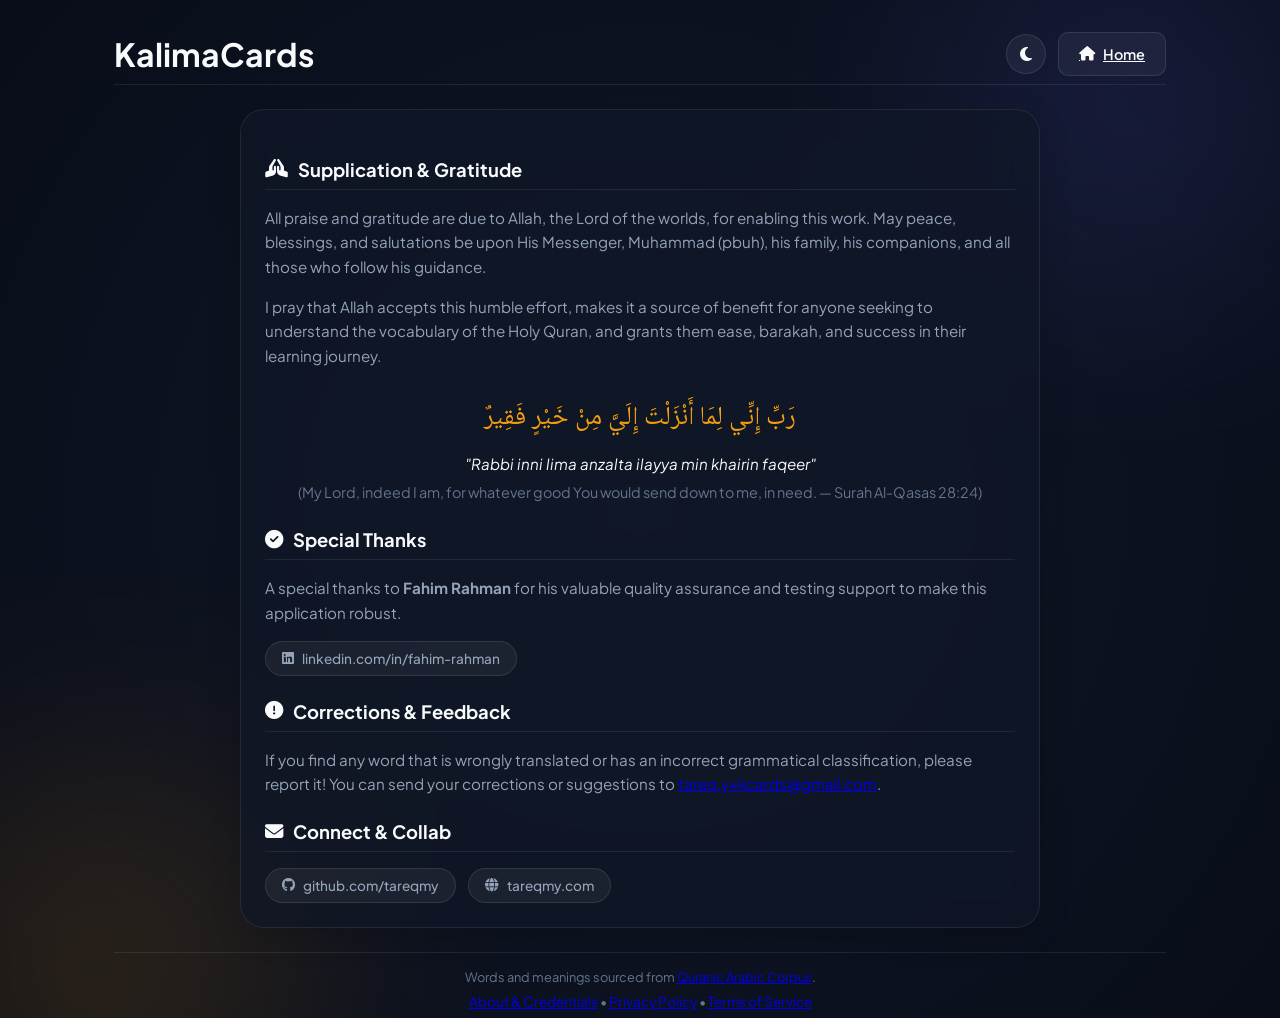
==== commit 351d341f: "thanks fahim in about page" ====
--- a/about.html
+++ b/about.html
@@ -25,8 +25,8 @@
   <link rel="icon" type="image/svg+xml" href="data:image/svg+xml,<svg xmlns=%22http://www.w3.org/2000/svg%22 viewBox=%220 0 100 100%22><text y=%22.9em%22 font-size=%2290%22>📖</text></svg>">
   
   <!-- PWA Manifest & Icons -->
-  <link rel="manifest" href="manifest.json">
-  <link rel="apple-touch-icon" href="icon.svg">
+  <link rel="manifest" href="assets/manifest.json">
+  <link rel="apple-touch-icon" href="assets/icon.svg">
   <meta name="theme-color" content="#0d0e15">
 
   <!-- JSON-LD Structured Data Schema -->
@@ -116,6 +116,18 @@
           </p>
         </div>
 
+        <h3 class="section-title"><i class="fa-solid fa-circle-check"></i> Special Thanks</h3>
+        <div class="profile-bio">
+          <p>
+            A special thanks to <strong>Fahim Rahman</strong> for his valuable quality assurance and testing support to make this application robust.
+          </p>
+        </div>
+        <div class="connect-links" style="margin-top: 10px; margin-bottom: 24px;">
+          <a href="https://www.linkedin.com/in/fahim-rahman-4b333791/" target="_blank" class="connect-item">
+            <i class="fa-brands fa-linkedin"></i> linkedin.com/in/fahim-rahman
+          </a>
+        </div>
+
         <h3 class="section-title"><i class="fa-solid fa-circle-exclamation"></i> Corrections & Feedback</h3>
         <div class="profile-bio">
           <p>
--- a/assets/style.css
+++ b/assets/style.css
@@ -359,7 +359,7 @@
 
 .select-wrapper select {
   width: 100%;
-  background: var(--btn-secondary-bg);
+  background-color: #151a30; /* Solid dark background matching card gradients to prevent white flash */
   border: 1px solid var(--btn-secondary-border);
   border-radius: var(--border-radius-sm);
   padding: 12px 16px;
@@ -370,15 +370,22 @@
   appearance: none;
   -webkit-appearance: none;
   transition: var(--transition-smooth);
+  color-scheme: dark; /* Tells Windows browsers to use dark-themed native dropdown rendering */
+}
+
+.light-theme .select-wrapper select {
+  background-color: #f1f5f9; /* Solid light background matching light theme panel colors */
+  color-scheme: light; /* Tells Windows browsers to use light-themed native dropdown rendering */
 }
 
 .select-wrapper select option {
-  background-color: #111827;
-  color: var(--text-primary);
+  background-color: #151a30; /* Match parent select solid background */
+  color: #F8FAFC; /* Literal value — Windows browsers don't resolve CSS vars on <option> elements */
 }
 
 .light-theme .select-wrapper select option {
   background-color: #ffffff;
+  color: #0F172A; /* Literal dark text for light theme options */
 }
 
 .select-wrapper select:focus {
@@ -810,6 +817,12 @@
   justify-content: center;
   gap: 8px;
   transition: var(--transition-smooth);
+}
+
+.btn-action:disabled {
+  opacity: 0.4;
+  cursor: not-allowed !important;
+  pointer-events: none;
 }
 
 .btn-action.reset {
@@ -1635,11 +1648,6 @@
     font-weight: 500;
   }
 
-  #about-btn::after {
-    content: "About Creator";
-    font-weight: 500;
-  }
-
   #theme-toggle::after {
     content: "Toggle Theme";
     font-weight: 500;
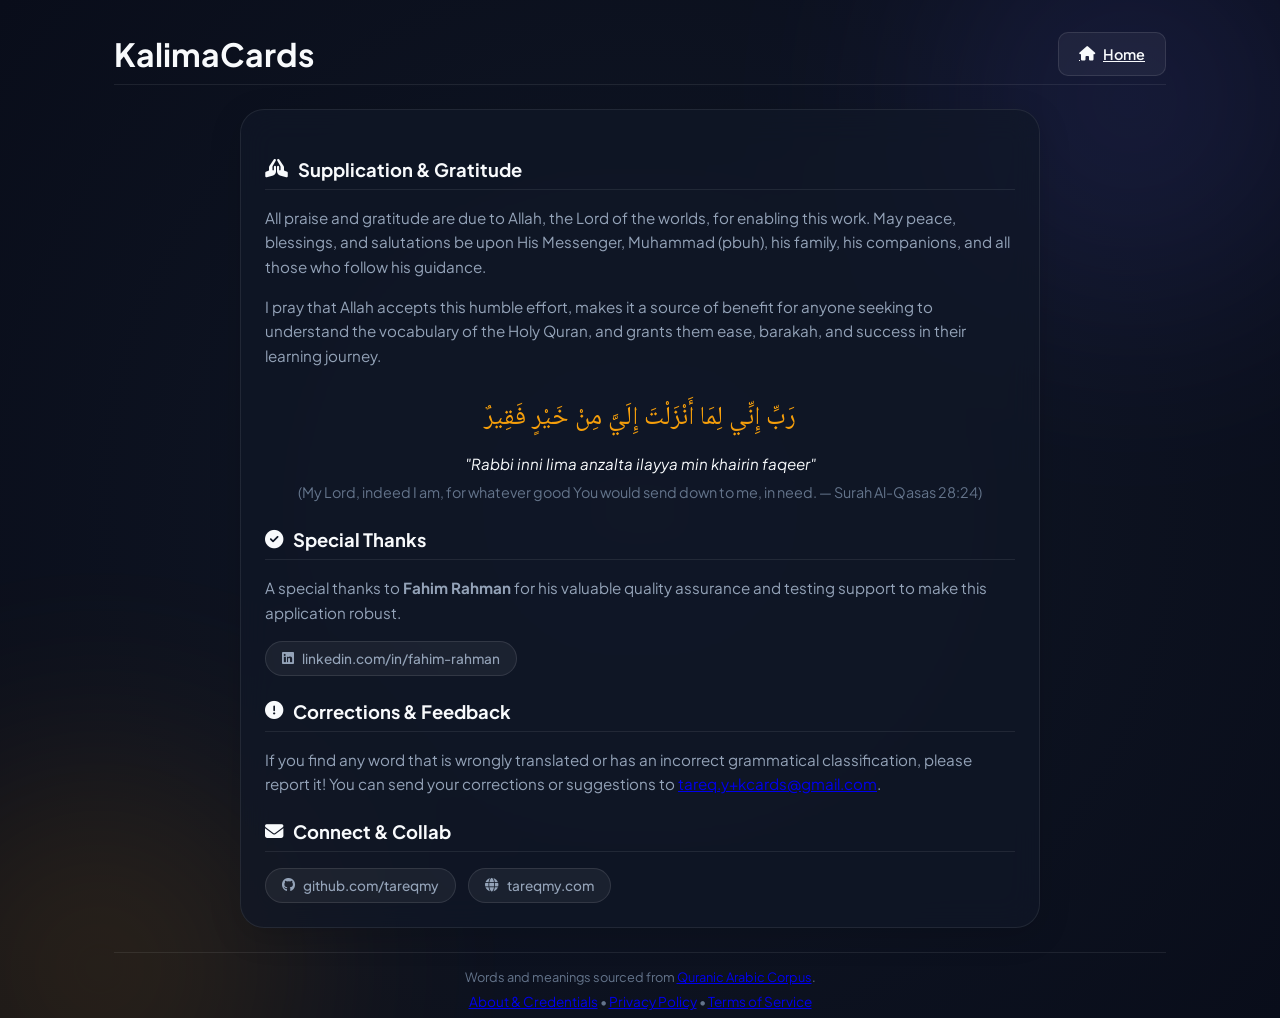
==== commit ec3b0079: "remove toggle theme button from about page" ====
--- a/about.html
+++ b/about.html
@@ -85,9 +85,6 @@
         <h1>KalimaCards</h1>
       </div>
       <div class="header-actions">
-        <button id="theme-toggle" class="icon-btn" aria-label="Toggle theme" title="Toggle Light/Dark Theme">
-          <i class="fa-solid fa-moon"></i>
-        </button>
         <a href="index.html" class="btn btn-secondary">
           <i class="fa-solid fa-house"></i> Home
         </a>
@@ -175,52 +172,6 @@
       }
     }
 
-    // Theme Management
-    const themeToggle = document.getElementById('theme-toggle');
-    
-    function updateToggleIcon(theme) {
-      if (theme === 'light') {
-        themeToggle.innerHTML = '<i class="fa-solid fa-sun"></i>';
-      } else {
-        themeToggle.innerHTML = '<i class="fa-solid fa-moon"></i>';
-      }
-    }
-    
-    // Set initial icon state
-    let savedTheme = 'dark';
-    try {
-      savedTheme = localStorage.getItem('theme') || 'dark';
-    } catch (e) {
-      console.warn('localStorage not accessible:', e);
-    }
-    updateToggleIcon(savedTheme);
-    
-    themeToggle.addEventListener('click', () => {
-      let currentTheme = 'dark';
-      try {
-        currentTheme = localStorage.getItem('theme') || 'dark';
-      } catch (e) {}
-      
-      const newTheme = currentTheme === 'light' ? 'dark' : 'light';
-      
-      try {
-        localStorage.setItem('theme', newTheme);
-      } catch (e) {
-        console.warn('localStorage not accessible:', e);
-      }
-      
-      document.documentElement.setAttribute('data-theme', newTheme);
-      
-      if (newTheme === 'light') {
-        document.documentElement.classList.add('light-theme');
-        document.body.classList.add('light-theme');
-      } else {
-        document.documentElement.classList.remove('light-theme');
-        document.body.classList.remove('light-theme');
-      }
-      
-      updateToggleIcon(newTheme);
-    });
 
     // Run on load
     detectDevice();
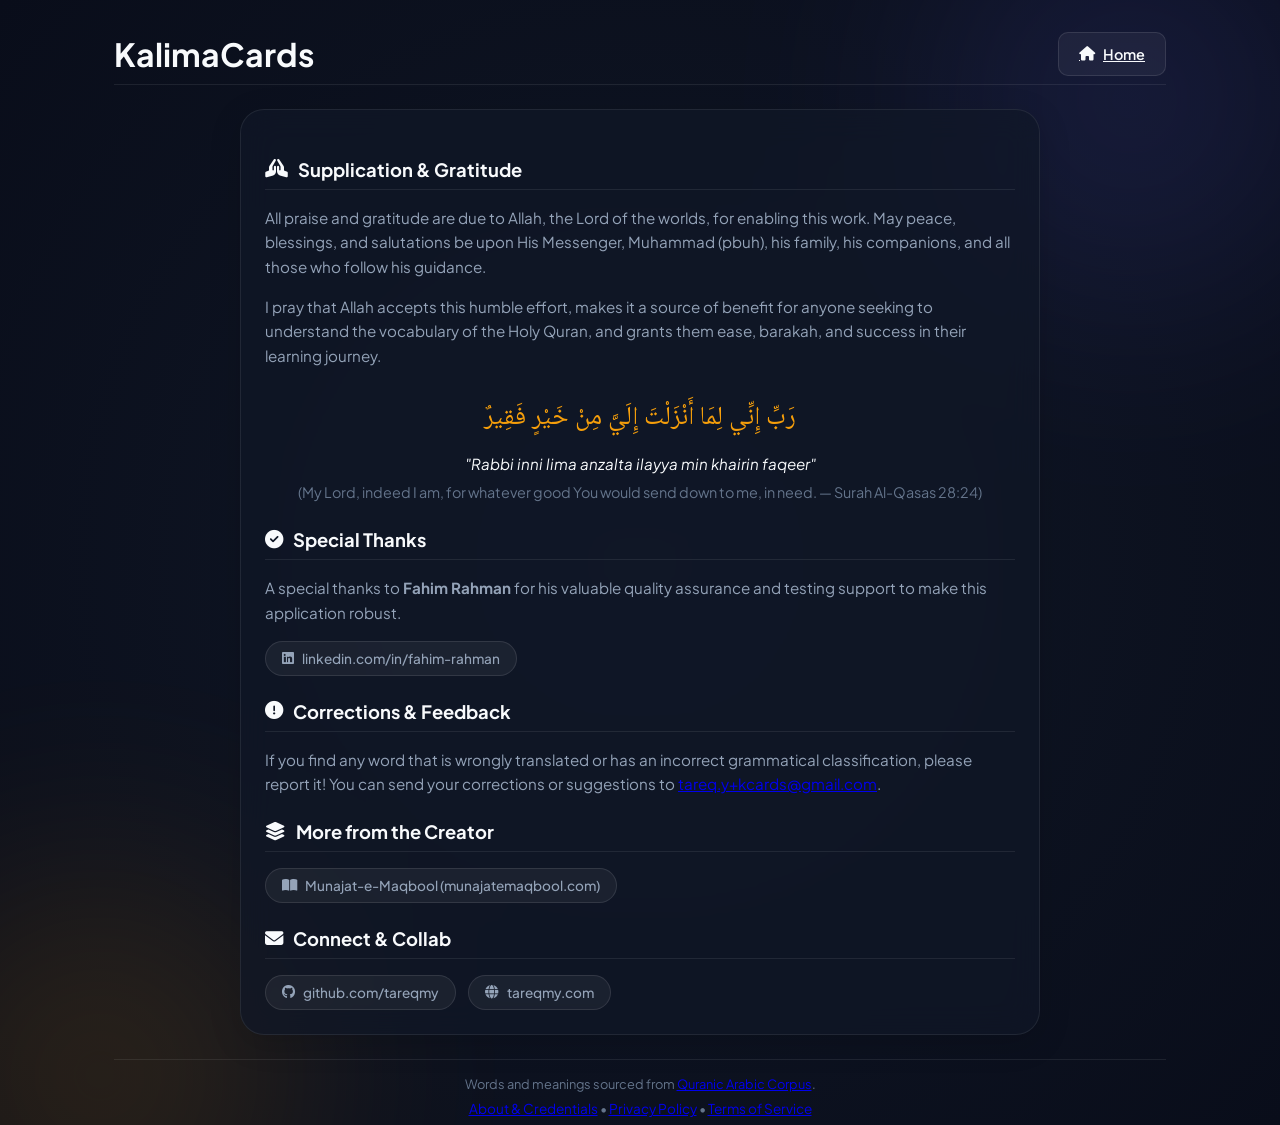
==== commit c1994b18: "Add More from the Creator section with link to munajatemaqbool.com" ====
--- a/about.html
+++ b/about.html
@@ -132,6 +132,13 @@
           </p>
         </div>
 
+        <h3 class="section-title"><i class="fa-solid fa-layer-group"></i> More from the Creator</h3>
+        <div class="connect-links" style="margin-top: 10px; margin-bottom: 24px;">
+          <a href="https://munajatemaqbool.com/" target="_blank" rel="noopener noreferrer" class="connect-item">
+            <i class="fa-solid fa-book-open"></i> Munajat-e-Maqbool (munajatemaqbool.com)
+          </a>
+        </div>
+
         <h3 class="section-title"><i class="fa-solid fa-envelope"></i> Connect & Collab</h3>
         <div class="connect-links">
           <a href="https://github.com/tareqmy" target="_blank" class="connect-item">
--- a/assets/style.css
+++ b/assets/style.css
@@ -1280,6 +1280,7 @@
   display: flex;
   gap: 12px;
   flex: 1;
+  align-items: center;
 }
 
 .btn-danger {
@@ -1314,6 +1315,42 @@
   opacity: 0.3;
   cursor: not-allowed;
   transform: none;
+}
+
+/* --- Undo Button Styling --- */
+#undo-btn {
+  flex: 0 0 56px;
+  width: 56px;
+  height: 56px;
+  border-radius: 50%;
+  padding: 0;
+  display: flex;
+  align-items: center;
+  justify-content: center;
+  background: var(--panel-bg);
+  backdrop-filter: blur(16px);
+  -webkit-backdrop-filter: blur(16px);
+  border: 1px solid var(--panel-border);
+  color: var(--text-primary);
+  font-size: 1.1rem;
+  box-shadow: 0 4px 15px rgba(0, 0, 0, 0.1);
+  transition: var(--transition-smooth);
+}
+
+body.desktop-device #undo-btn:hover:not(:disabled) {
+  background: var(--btn-secondary-hover);
+  border-color: var(--accent-blue);
+  color: var(--accent-blue);
+  transform: translateY(-2px);
+  box-shadow: 0 4px 15px rgba(99, 102, 241, 0.2);
+}
+
+#undo-btn:disabled {
+  opacity: 0.3;
+  cursor: not-allowed;
+  transform: none !important;
+  border-color: var(--panel-border);
+  color: var(--text-muted);
 }
 
 /* --- Keyboard Shortcuts Help Banner --- */
@@ -1668,6 +1705,11 @@
     font-weight: 500;
   }
 
+  #help-btn::after {
+    content: "Help & Shortcuts";
+    font-weight: 500;
+  }
+
   .actions-wrapper .sync-indicator {
     order: -1;
     background: rgba(99, 102, 241, 0.08) !important;
@@ -1726,6 +1768,7 @@
     display: flex;
     gap: 8px;
     width: 100%;
+    align-items: center;
   }
 
   .assessment-buttons .btn {
@@ -1734,6 +1777,13 @@
     padding: 10px 8px;
     font-size: 0.8rem;
     white-space: nowrap;
+  }
+
+  #undo-btn {
+    flex: 0 0 42px !important;
+    width: 42px !important;
+    height: 42px !important;
+    font-size: 0.95rem;
   }
 
   #prev-btn {
@@ -3566,3 +3616,156 @@
   }
 }
 
+/* --- Help & Shortcuts Modal Overlay --- */
+.help-modal-overlay {
+  position: fixed;
+  top: 0;
+  left: 0;
+  width: 100%;
+  height: 100%;
+  background: rgba(4, 6, 14, 0.7);
+  backdrop-filter: blur(12px);
+  -webkit-backdrop-filter: blur(12px);
+  z-index: 1500;
+  display: flex;
+  align-items: center;
+  justify-content: center;
+  opacity: 0;
+  pointer-events: none;
+  transition: opacity 0.3s ease;
+}
+
+.help-modal-overlay.active {
+  opacity: 1;
+  pointer-events: auto;
+}
+
+.help-modal-card {
+  width: 90%;
+  max-width: 480px;
+  background: var(--card-bg-front);
+  border: 1px solid var(--card-border);
+  box-shadow: var(--card-shadow);
+  border-radius: var(--border-radius-lg);
+  padding: 32px;
+  position: relative;
+  transform: scale(0.9);
+  transition: transform 0.3s cubic-bezier(0.34, 1.56, 0.64, 1);
+  display: flex;
+  flex-direction: column;
+  gap: 20px;
+}
+
+.help-modal-overlay.active .help-modal-card {
+  transform: scale(1);
+}
+
+.help-modal-close {
+  position: absolute;
+  top: 20px;
+  right: 20px;
+  background: none;
+  border: none;
+  color: var(--text-muted);
+  font-size: 1.2rem;
+  cursor: pointer;
+  transition: var(--transition-smooth);
+}
+
+.help-modal-close:hover {
+  color: var(--text-primary);
+  transform: rotate(90deg);
+}
+
+.help-modal-header {
+  display: flex;
+  align-items: center;
+  gap: 10px;
+  border-bottom: 1px solid var(--panel-border);
+  padding-bottom: 15px;
+}
+
+.help-modal-header h3 {
+  font-size: 1.25rem;
+  color: var(--text-primary);
+  margin: 0;
+  display: flex;
+  align-items: center;
+  gap: 10px;
+}
+
+.help-modal-body {
+  max-height: 60vh;
+  overflow-y: auto;
+  padding-right: 5px;
+  display: flex;
+  flex-direction: column;
+  gap: 24px;
+}
+
+.help-modal-body::-webkit-scrollbar {
+  width: 6px;
+}
+.help-modal-body::-webkit-scrollbar-track {
+  background: transparent;
+}
+.help-modal-body::-webkit-scrollbar-thumb {
+  background: var(--panel-border);
+  border-radius: 3px;
+}
+
+.help-section h4 {
+  font-size: 1.05rem;
+  color: var(--primary-color);
+  margin-top: 0;
+  margin-bottom: 12px;
+  display: flex;
+  align-items: center;
+  gap: 8px;
+}
+
+.help-grid {
+  display: flex;
+  flex-direction: column;
+  gap: 10px;
+}
+
+.help-row {
+  display: flex;
+  align-items: center;
+  justify-content: space-between;
+  padding: 8px 12px;
+  background: rgba(255, 255, 255, 0.02);
+  border-radius: var(--border-radius-sm);
+  border: 1px solid rgba(255, 255, 255, 0.04);
+}
+
+.light-theme .help-row {
+  background: rgba(0, 0, 0, 0.01);
+  border: 1px solid rgba(0, 0, 0, 0.03);
+}
+
+.help-key kbd {
+  background: var(--btn-secondary-bg);
+  color: var(--text-primary);
+  border: 1px solid var(--btn-secondary-border);
+  padding: 2px 6px;
+  border-radius: 4px;
+  font-family: inherit;
+  font-weight: 600;
+  font-size: 0.85rem;
+}
+
+.help-gesture {
+  display: flex;
+  align-items: center;
+  gap: 8px;
+  font-weight: 500;
+  color: var(--text-secondary);
+}
+
+.help-desc {
+  color: var(--text-secondary);
+  font-size: 0.9rem;
+}
+
